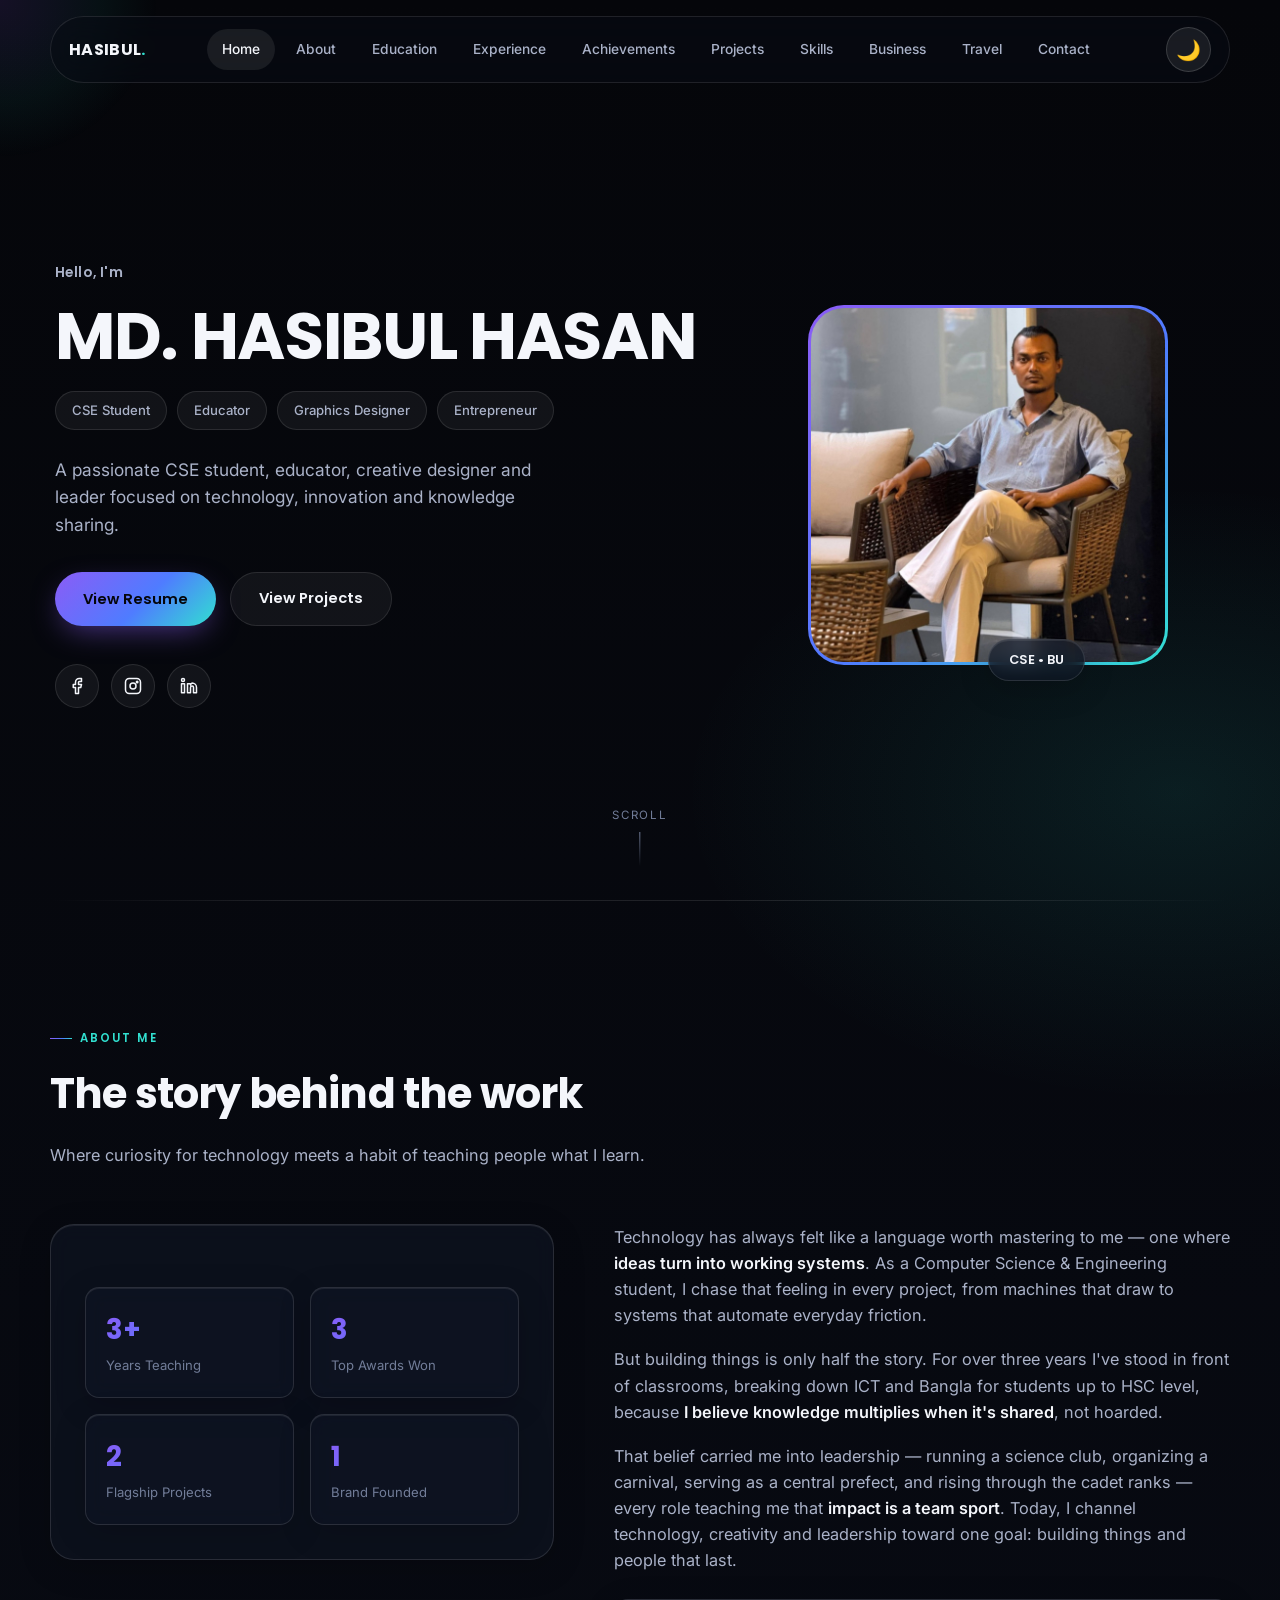
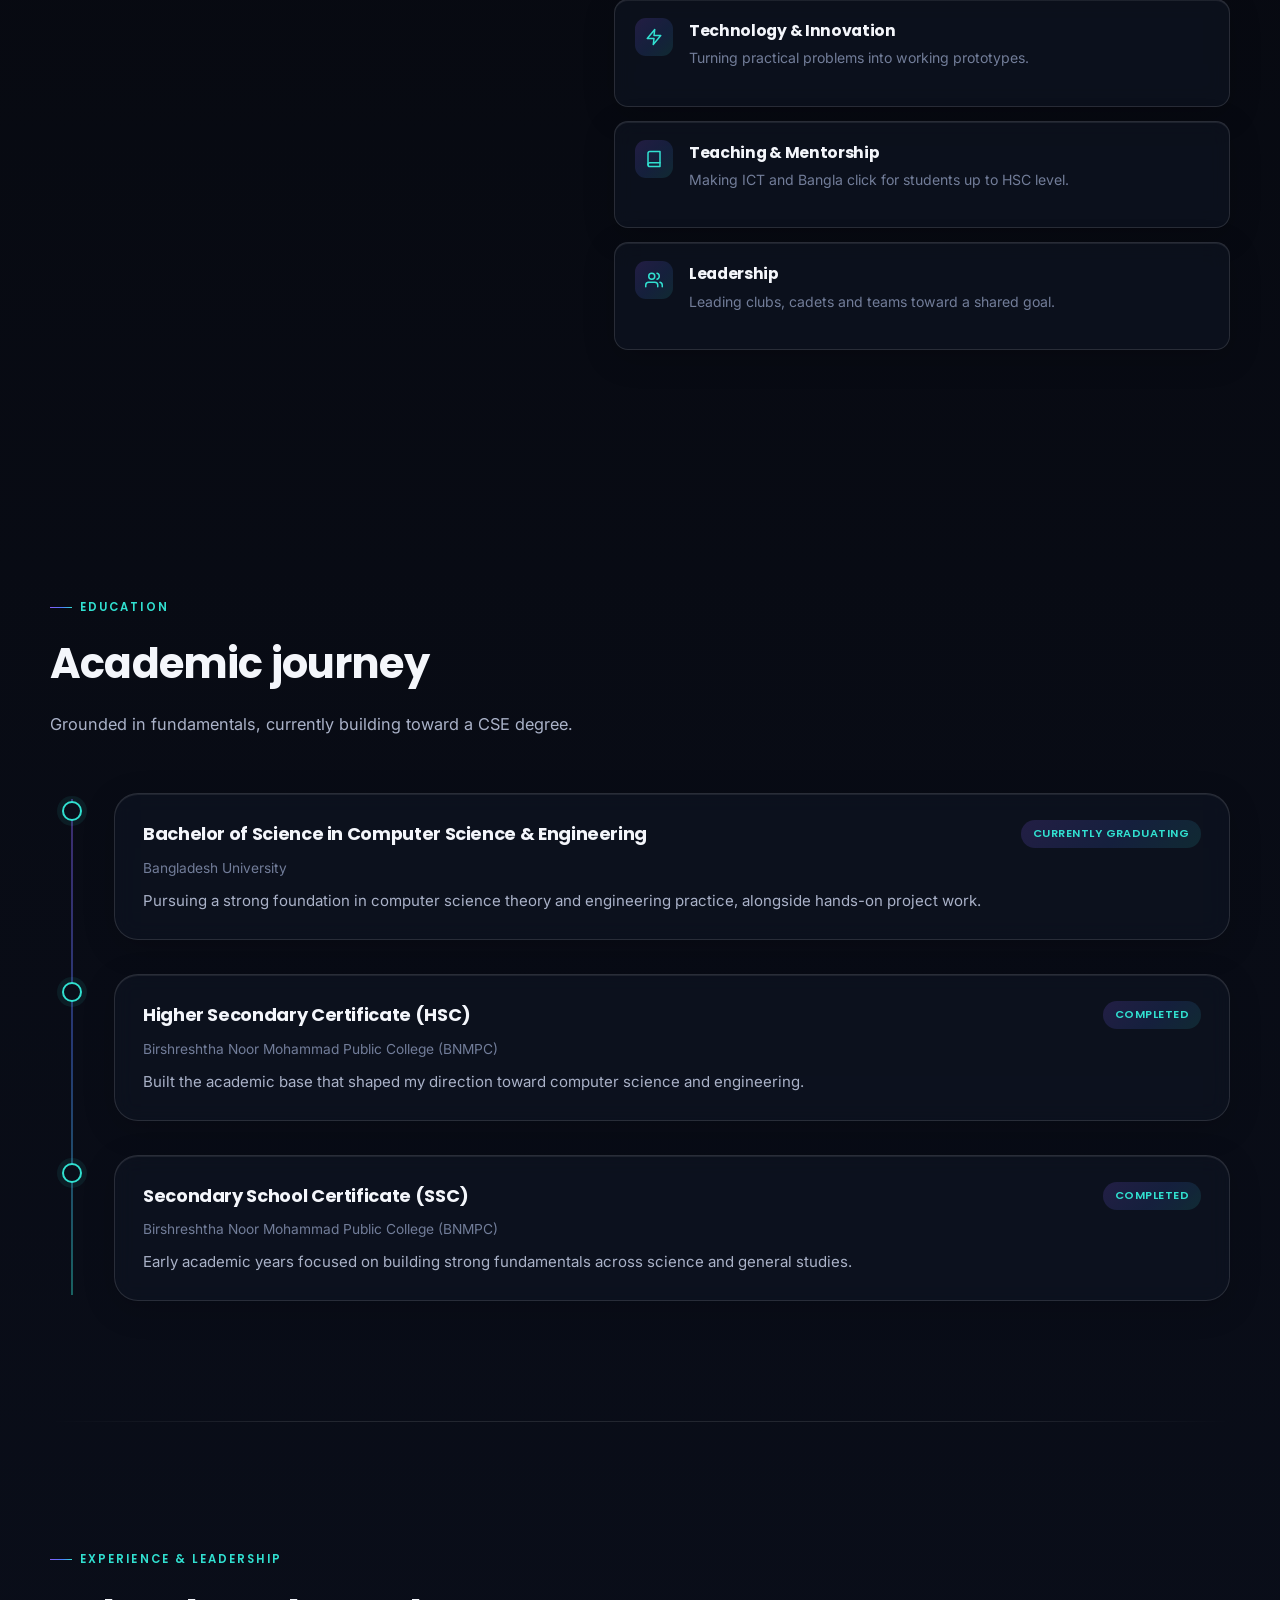
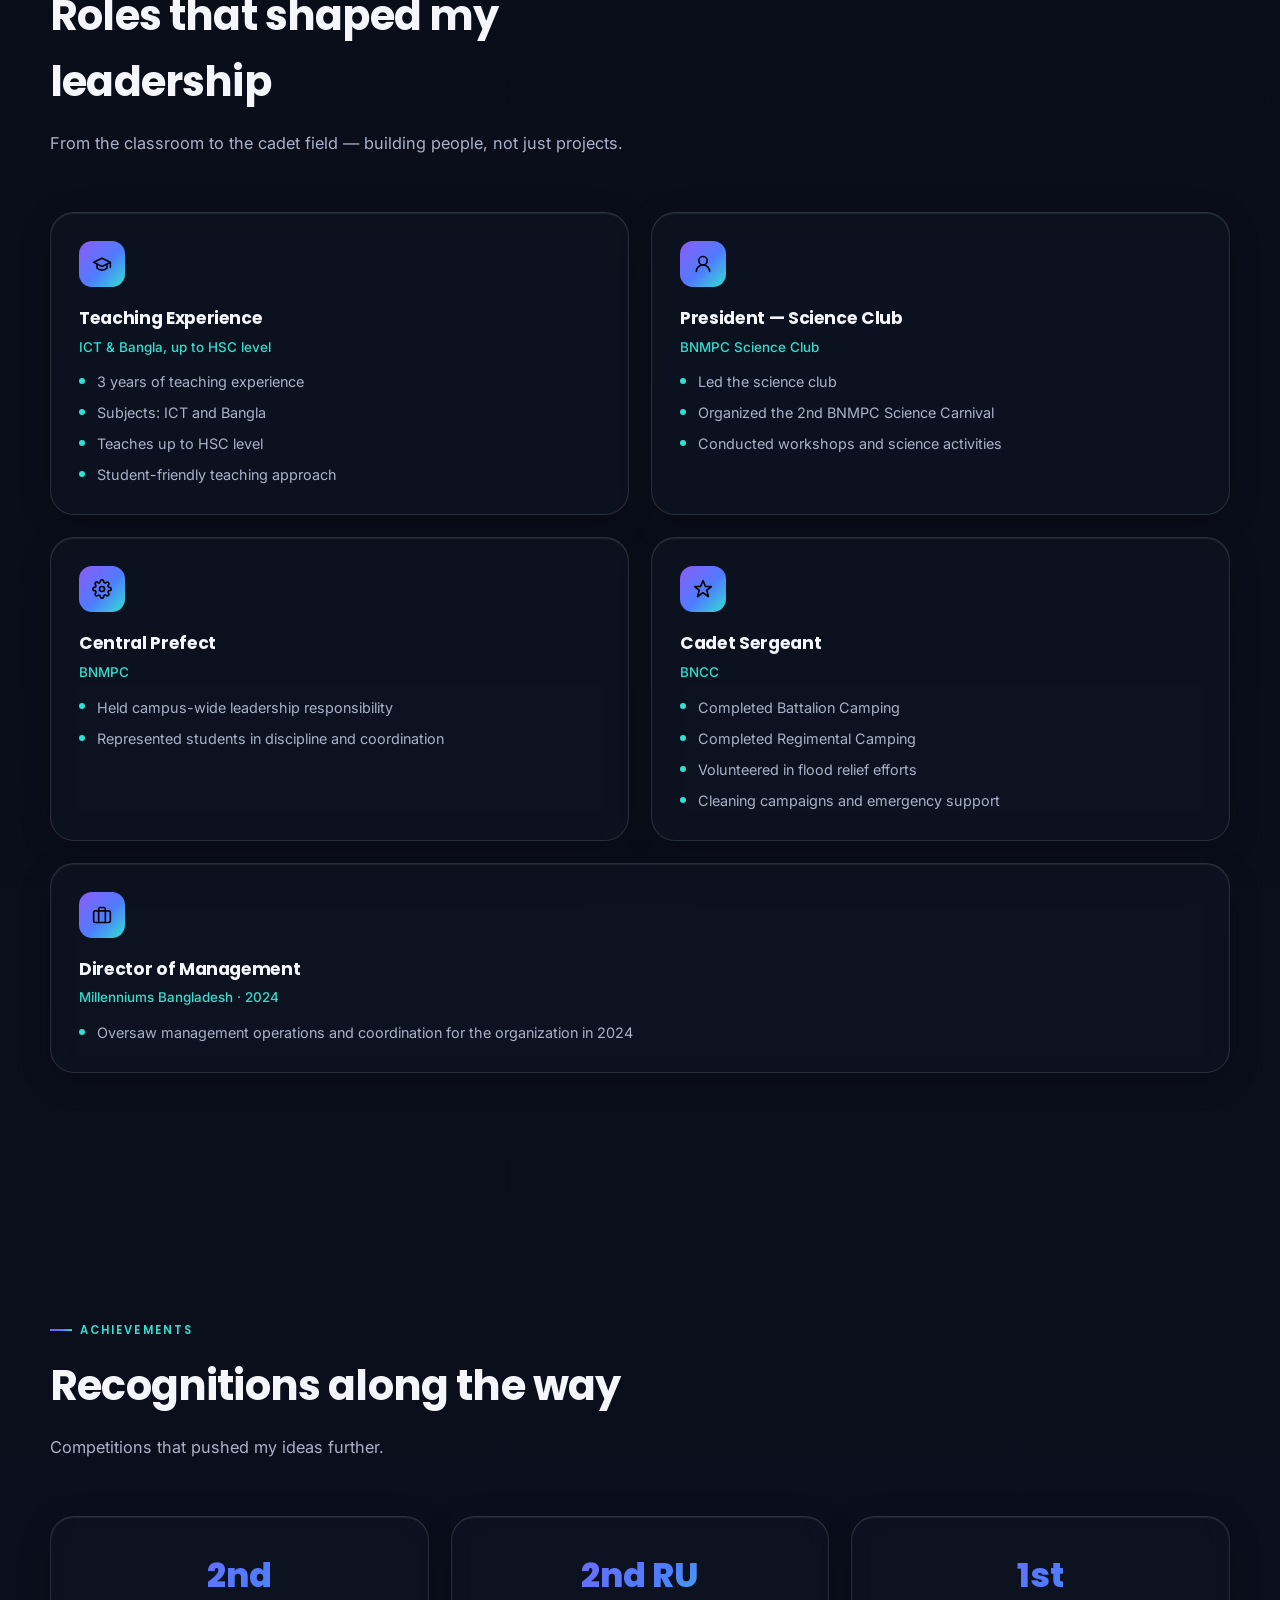
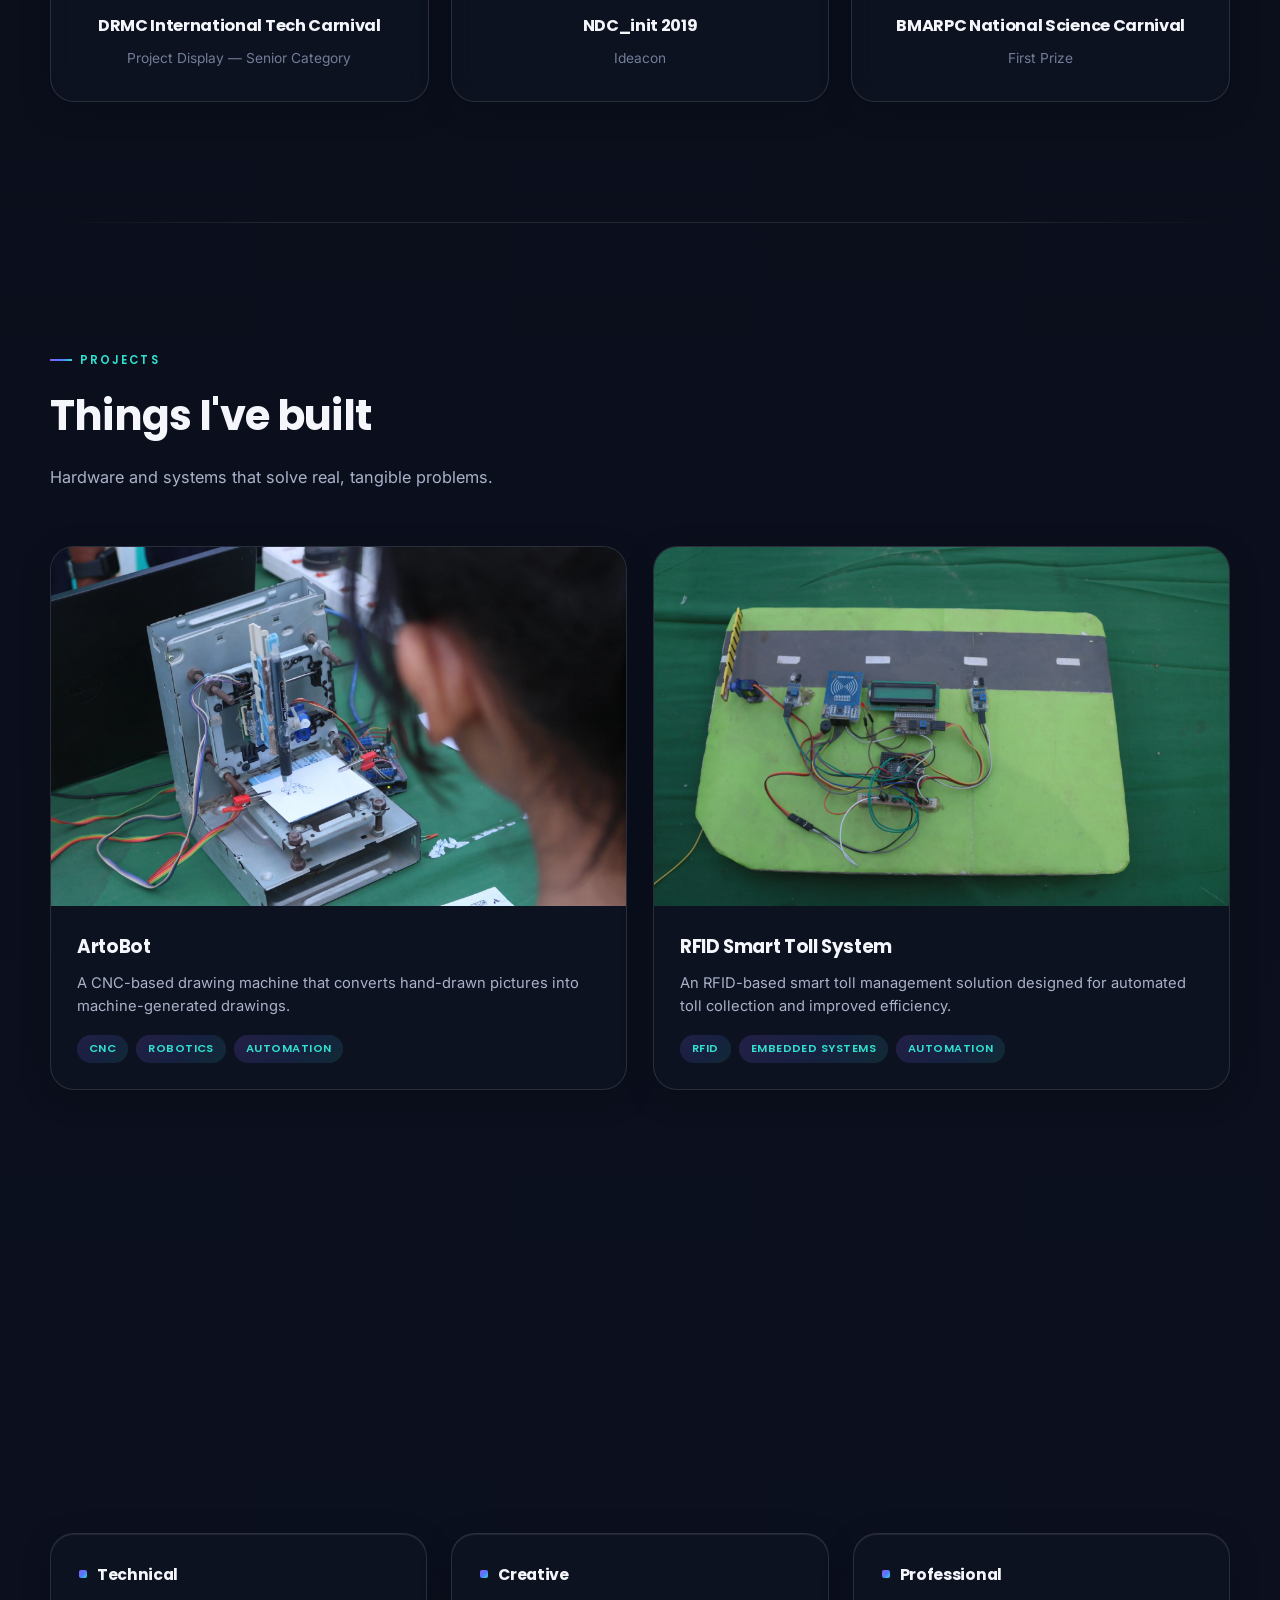
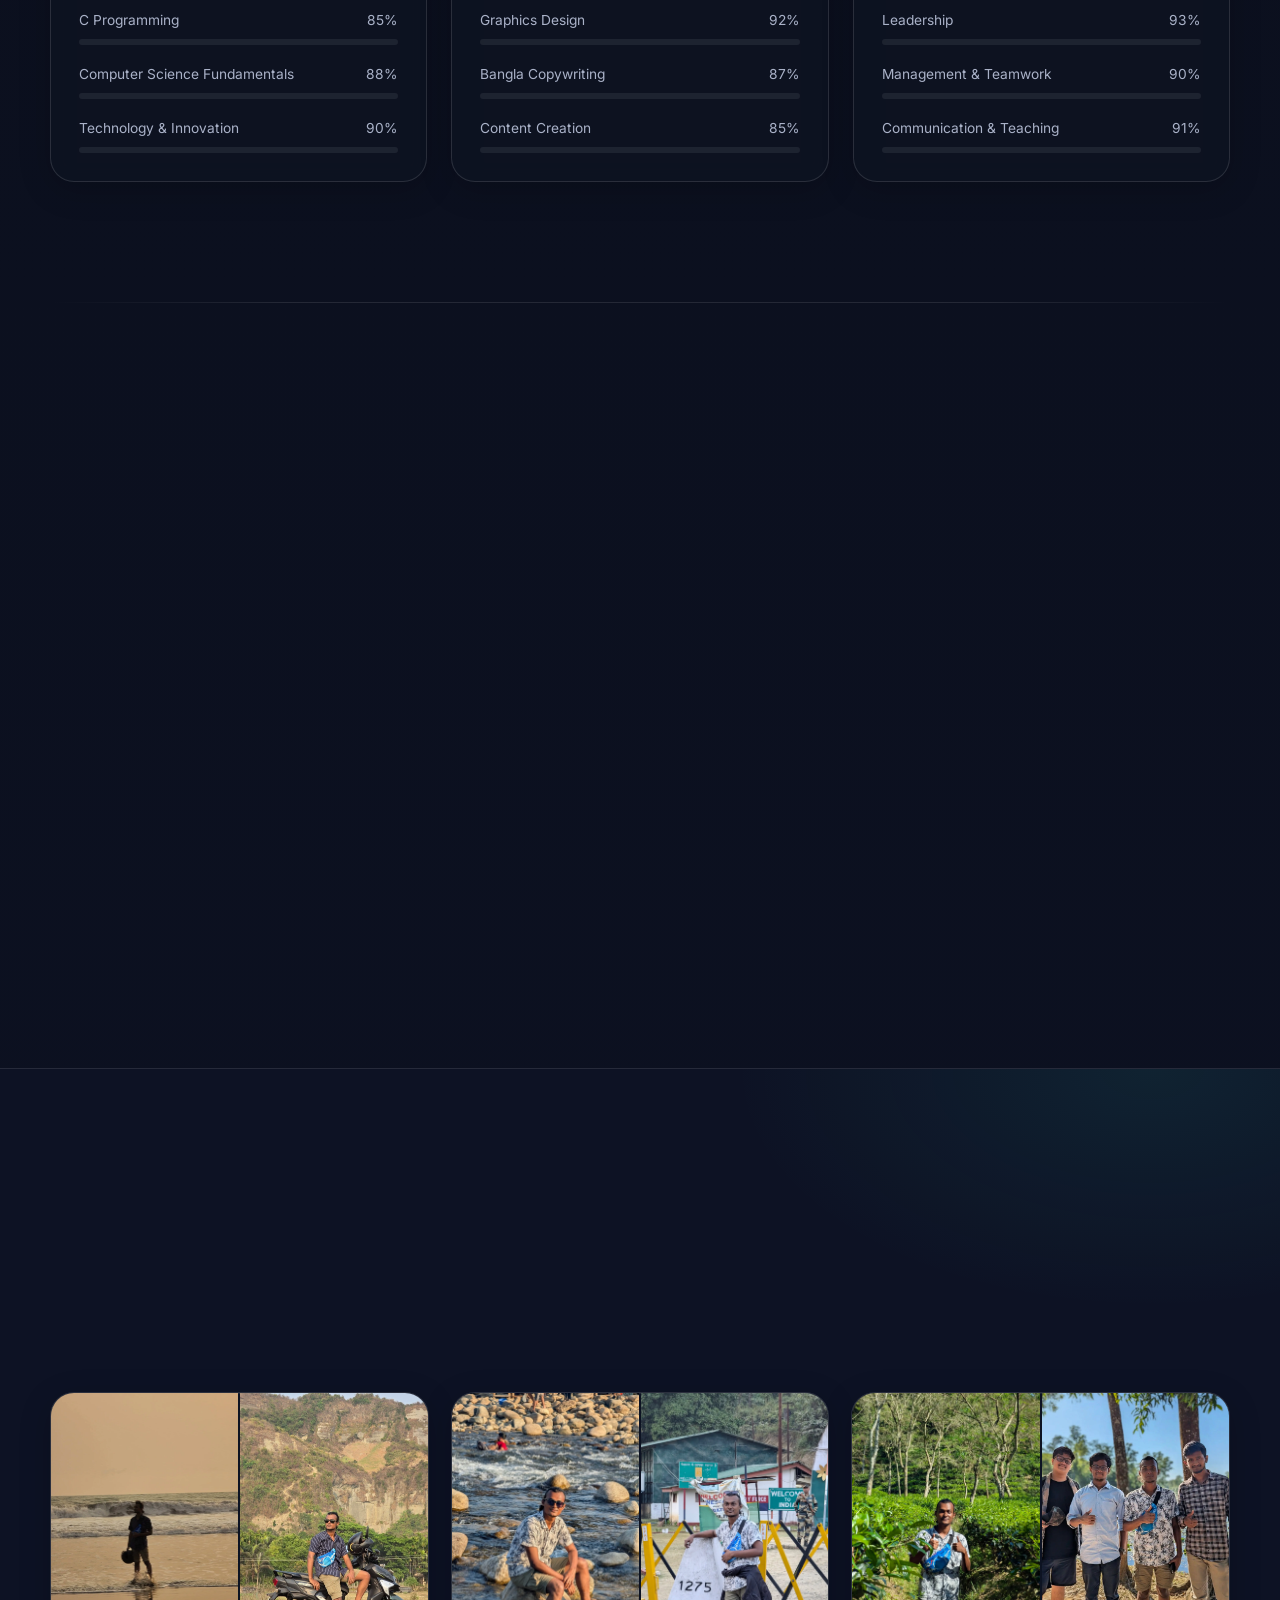
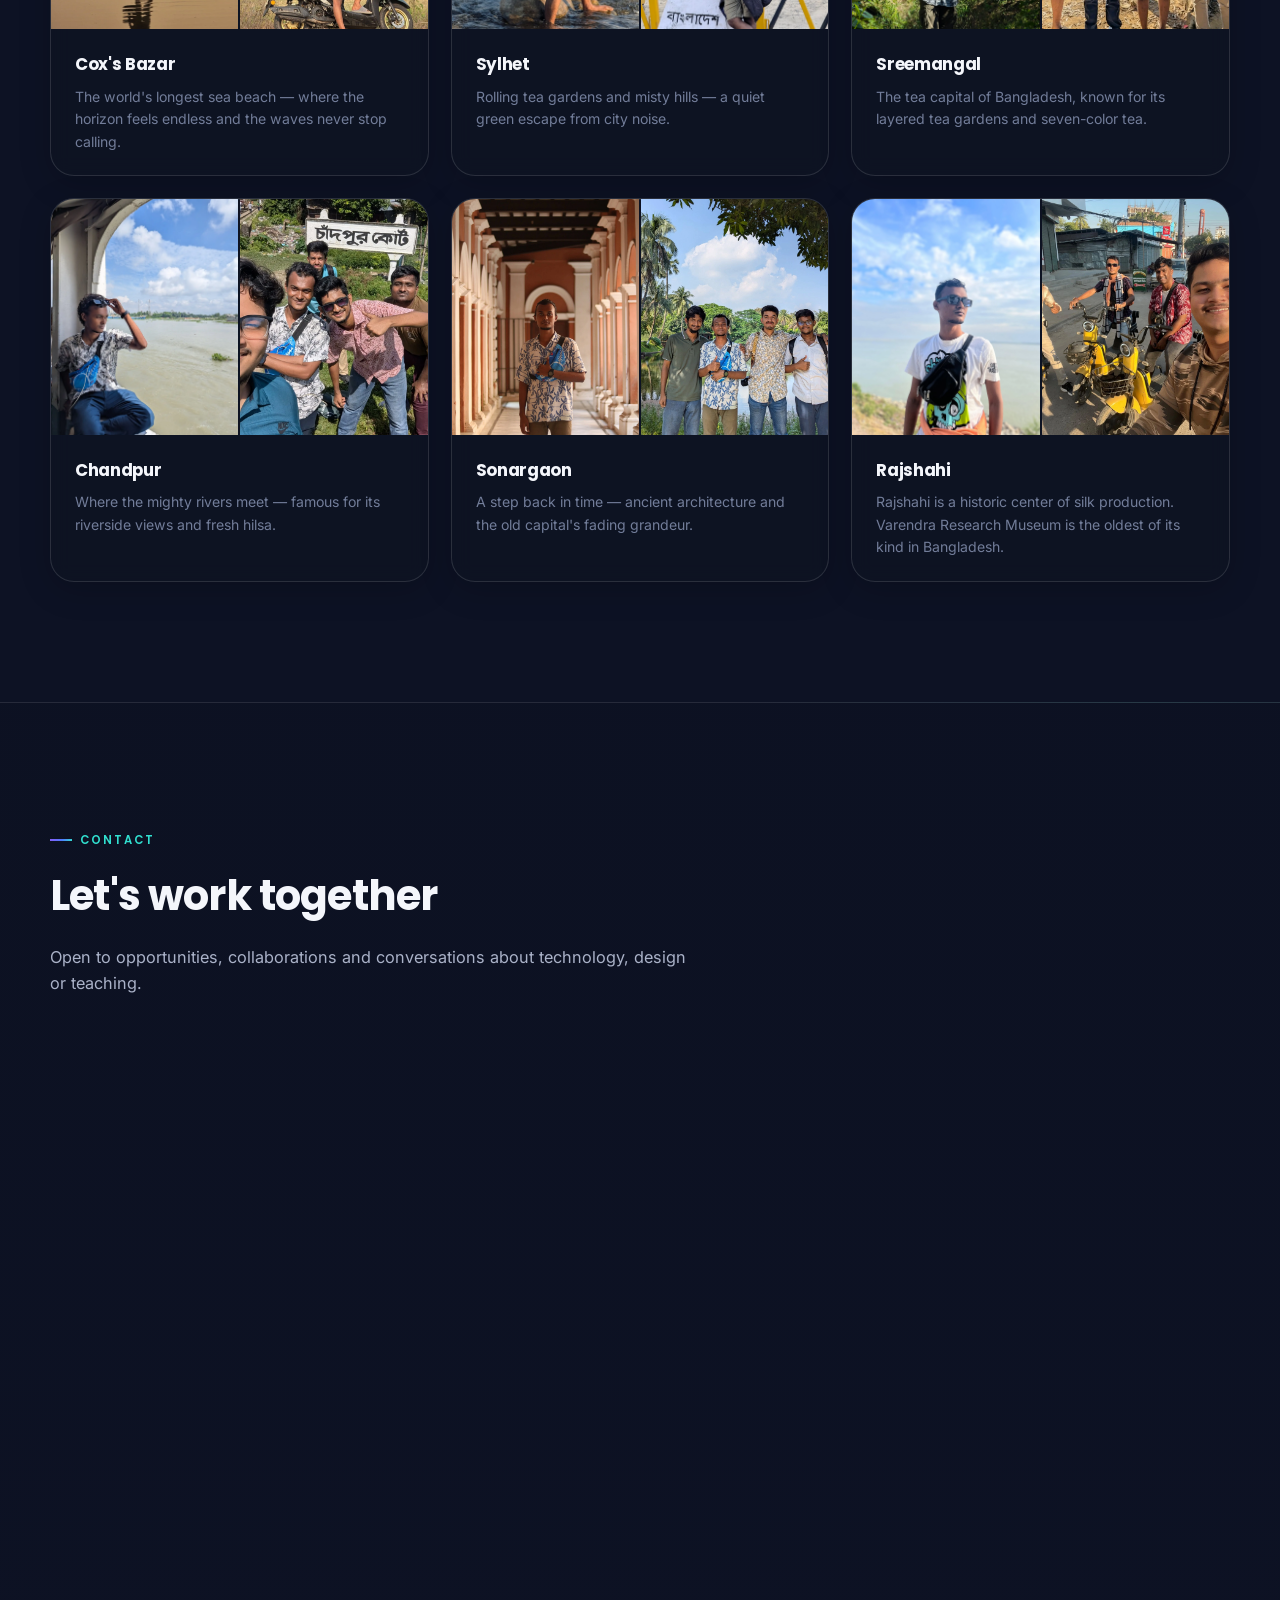
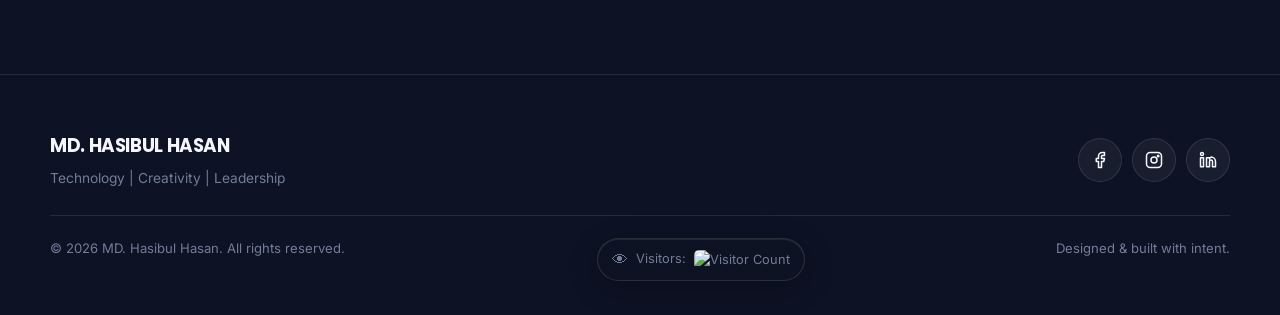
==== index.html @ 478b95ca "Update index.html" ====
<!DOCTYPE html>
<html lang="en">
<head>

<meta charset="UTF-8">
<meta name="viewport" content="width=device-width, initial-scale=1.0">

<title>MD. Hasibul Hasan | CSE Student, Educator & Portfolio</title>

<meta name="description"
content="Official portfolio of MD. Hasibul Hasan, a CSE student, educator, graphics designer, entrepreneur and technology enthusiast. Explore projects, achievements, leadership experience and travel.">

<meta name="keywords"
content="MD Hasibul Hasan, Hasibul Hasan, CSE Student Bangladesh, Bangladesh University, Portfolio, Graphics Designer, Educator, ArtoBot, RFID Smart Toll System">

<meta name="author" content="MD. Hasibul Hasan">

<meta name="robots" content="index, follow">

<link rel="canonical" href="https://mdhasibulhasann.github.io/">

<link rel="icon" type="image/png" href="images/logo.png">

<meta name="theme-color" content="#08111f">

<!-- Open Graph -->
<meta property="og:type" content="website">
<meta property="og:title" content="MD. Hasibul Hasan | Portfolio">
<meta property="og:description"
content="CSE Student • Educator • Graphics Designer • Entrepreneur">
<meta property="og:url" content="https://mdhasibulhasann.github.io/">
<meta property="og:image" content="https://mdhasibulhasann.github.io/images/profile-image.jpg">

<!-- Twitter -->
<meta name="twitter:card" content="summary_large_image">
<meta name="twitter:title" content="MD. Hasibul Hasan | Portfolio">
<meta name="twitter:description"
content="CSE Student • Educator • Graphics Designer • Entrepreneur">
<meta name="twitter:image" content="https://mdhasibulhasann.github.io/images/profile-image.jpg">

<!-- PWA -->
<link rel="manifest" href="manifest.json">

<!-- Fonts -->
<link rel="preconnect" href="https://fonts.googleapis.com">
<link rel="preconnect" href="https://fonts.gstatic.com" crossorigin>

<link href="https://fonts.googleapis.com/css2?family=Poppins:wght@500;600;700;800&family=Inter:wght@400;500;600&display=swap" rel="stylesheet">

<link rel="stylesheet" href="style.css">

     <script type="application/ld+json">
{
  "@context": "https://schema.org",
  "@type": "Person",
  "name": "MD. Hasibul Hasan",
  "url": "https://mdhasibulhasann.github.io/",
  "sameAs": [
    "https://www.facebook.com/hacccib",
    "https://www.instagram.com/hacccib",
    "https://www.linkedin.com/in/hasibul-hasan-bbb658238/"
  ],
  "jobTitle": "CSE Student"
}
</script>

</head>

<!-- Fonts: Poppins (headings) + Inter (body) -->
<link rel="preconnect" href="https://fonts.googleapis.com">
<link rel="preconnect" href="https://fonts.gstatic.com" crossorigin>
<link href="https://fonts.googleapis.com/css2?family=Poppins:wght@500;600;700;800&family=Inter:wght@400;500;600&display=swap" rel="stylesheet">

<link rel="stylesheet" href="style.css">

     <link rel="manifest" href="manifest.json">
<meta name="theme-color" content="#0a0a0f">
</head>
<body>

<div id="cursor-glow"></div>
<div id="progress-bar"></div>

<!-- ============================================================
     NAVBAR
     ============================================================ -->
<header class="nav">
  <div class="nav-inner">
   <a href="#home" class="nav-logo">HASIBUL<span>.</span></a>
    <nav class="nav-links" id="navLinks">
      <a href="#home">Home</a>
      <a href="#about">About</a>
      <a href="#education">Education</a>
      <a href="#experience">Experience</a>
      <a href="#achievements">Achievements</a>
      <a href="#projects">Projects</a>
      <a href="#skills">Skills</a>
      <a href="#entrepreneurship">Business</a>
      <a href="#travel">Travel</a>
      <a href="#contact">Contact</a>
    </nav>
       <button class="theme-toggle" id="themeToggle" aria-label="Toggle Theme">
    🌙
</button>
    <button class="nav-toggle" id="navToggle" aria-label="Toggle menu"><span></span></button>
  </div>
</header>

<!-- ============================================================
     1. HERO
     ============================================================ -->
<section class="hero" id="home">
  <div class="wrap hero-grid">
    <div class="reveal-stagger is-visible">
      <div class="hero-kicker">Hello, I'm</div>
      <h1>MD. HASIBUL HASAN</h1>
      <div class="role-strip">
        <span class="role-chip">CSE Student</span>
        <span class="role-chip">Educator</span>
        <span class="role-chip">Graphics Designer</span>
        <span class="role-chip">Entrepreneur</span>
      </div>
      <p class="lead">A passionate CSE student, educator, creative designer and leader focused on technology, innovation and knowledge sharing.</p>
      <div class="hero-actions">
        <!-- CV placeholder: replace with the real file at cv/Hasibul_Hasan_CV.pdf -->
       <button class="btn btn-primary" onclick="openCV()">
    View Resume
</button>
        <a class="btn btn-ghost" href="#projects">View Projects</a>
      </div>
      <div class="social-row">
        <a class="social-btn" href="https://www.facebook.com/hacccib" target="_blank" rel="noopener" aria-label="Facebook">
          <svg viewBox="0 0 24 24" fill="none" stroke-width="2" stroke-linecap="round" stroke-linejoin="round"><path d="M18 2h-3a5 5 0 0 0-5 5v3H7v4h3v8h4v-8h3l1-4h-4V7a1 1 0 0 1 1-1h3z"/></svg>
        </a>
        <a class="social-btn" href="https://www.instagram.com/hacccib" target="_blank" rel="noopener" aria-label="Instagram">
          <svg viewBox="0 0 24 24" fill="none" stroke-width="2" stroke-linecap="round" stroke-linejoin="round"><rect x="2" y="2" width="20" height="20" rx="5"/><circle cx="12" cy="12" r="4"/><circle cx="17.5" cy="6.5" r="1"/></svg>
        </a>
        <a class="social-btn" href="https://www.linkedin.com/in/hasibul-hasan-bbb658238/" target="_blank" rel="noopener" aria-label="LinkedIn">
          <svg viewBox="0 0 24 24" fill="none" stroke-width="2" stroke-linecap="round" stroke-linejoin="round"><path d="M16 8a6 6 0 0 1 6 6v7h-4v-7a2 2 0 0 0-4 0v7h-4V9h4v1.5A6 6 0 0 1 16 8z"/><rect x="2" y="9" width="4" height="12"/><circle cx="4" cy="4" r="2"/></svg>
        </a>
      </div>
    </div>

    <div class="hero-portrait reveal-stagger is-visible">
      <div class="portrait-ring">
        <div class="portrait-inner">
          <!-- Profile image placeholder: replace src with images/profile-image.jpg -->
         <img src="images/profile-image.jpg"
     alt="MD. Hasibul Hasan"
     fetchpriority="high"
     decoding="async"
     onerror="this.style.display='none'; this.parentElement.querySelector('.portrait-placeholder').style.display='flex';">
          
          </div>
        </div>
        <div class="portrait-badge glass">CSE • BU</div>
      </div>
    </div>
  </div>

  <div class="scroll-cue">
    <span>Scroll</span>
    <span class="line"></span>
  </div>
</section>

<div class="divider"></div>

<!-- ============================================================
     2. ABOUT
     ============================================================ -->
<section id="about">
  <div class="wrap">
    <div class="section-head reveal">
      <div class="eyebrow">About Me</div>
      <h2>The story behind the work</h2>
      <p>Where curiosity for technology meets a habit of teaching people what I learn.</p>
    </div>

    <div class="about-grid">
      <div class="about-card glass reveal">
        <div class="about-stat-grid">
          <div class="stat glass"><b>3+</b><span>Years Teaching</span></div>
          <div class="stat glass"><b>3</b><span>Top Awards Won</span></div>
          <div class="stat glass"><b>2</b><span>Flagship Projects</span></div>
          <div class="stat glass"><b>1</b><span>Brand Founded</span></div>
        </div>
      </div>

      <div class="about-copy reveal">
        <p>Technology has always felt like a language worth mastering to me — one where <strong>ideas turn into working systems</strong>. As a Computer Science & Engineering student, I chase that feeling in every project, from machines that draw to systems that automate everyday friction.</p>
        <p>But building things is only half the story. For over three years I've stood in front of classrooms, breaking down ICT and Bangla for students up to HSC level, because <strong>I believe knowledge multiplies when it's shared</strong>, not hoarded.</p>
        <p>That belief carried me into leadership — running a science club, organizing a carnival, serving as a central prefect, and rising through the cadet ranks — every role teaching me that <strong>impact is a team sport</strong>. Today, I channel technology, creativity and leadership toward one goal: building things and people that last.</p>

        <div class="pillar-list">
          <div class="pillar glass">
            <div class="pillar-icon">
              <svg width="18" height="18" viewBox="0 0 24 24" fill="none" stroke="currentColor" stroke-width="2" stroke-linecap="round" stroke-linejoin="round"><polygon points="13 2 3 14 12 14 11 22 21 10 12 10 13 2"/></svg>
            </div>
            <div><h4>Technology &amp; Innovation</h4><p>Turning practical problems into working prototypes.</p></div>
          </div>
          <div class="pillar glass">
            <div class="pillar-icon">
              <svg width="18" height="18" viewBox="0 0 24 24" fill="none" stroke="currentColor" stroke-width="2" stroke-linecap="round" stroke-linejoin="round"><path d="M4 19.5A2.5 2.5 0 0 1 6.5 17H20"/><path d="M6.5 2H20v20H6.5A2.5 2.5 0 0 1 4 19.5v-15A2.5 2.5 0 0 1 6.5 2z"/></svg>
            </div>
            <div><h4>Teaching &amp; Mentorship</h4><p>Making ICT and Bangla click for students up to HSC level.</p></div>
          </div>
          <div class="pillar glass">
            <div class="pillar-icon">
              <svg width="18" height="18" viewBox="0 0 24 24" fill="none" stroke="currentColor" stroke-width="2" stroke-linecap="round" stroke-linejoin="round"><path d="M17 21v-2a4 4 0 0 0-4-4H5a4 4 0 0 0-4 4v2"/><circle cx="9" cy="7" r="4"/><path d="M23 21v-2a4 4 0 0 0-3-3.87"/><path d="M16 3.13a4 4 0 0 1 0 7.75"/></svg>
            </div>
            <div><h4>Leadership</h4><p>Leading clubs, cadets and teams toward a shared goal.</p></div>
          </div>
        </div>
      </div>
    </div>
  </div>
</section>

<!-- ============================================================
     3. EDUCATION
     ============================================================ -->
     
<section id="education">
  <div class="wrap">
    <div class="section-head reveal">
      <div class="eyebrow">Education</div>
      <h2>Academic journey</h2>
      <p>Grounded in fundamentals, currently building toward a CSE degree.</p>
    </div>

    <div class="timeline reveal-stagger is-visible">
      <div class="timeline-item">
        <div class="timeline-dot"></div>
        <div class="timeline-card glass">
          <div class="tc-top">
            <h3>Bachelor of Science in Computer Science &amp; Engineering</h3>
            <span class="tag">Currently Graduating</span>
          </div>
          <div class="org">Bangladesh University</div>
          <p>Pursuing a strong foundation in computer science theory and engineering practice, alongside hands-on project work.</p>
        </div>
      </div>

      <div class="timeline-item">
        <div class="timeline-dot"></div>
        <div class="timeline-card glass">
          <div class="tc-top">
            <h3>Higher Secondary Certificate (HSC)</h3>
            <span class="tag">Completed</span>
          </div>
          <div class="org">Birshreshtha Noor Mohammad Public College (BNMPC)</div>
          <p>Built the academic base that shaped my direction toward computer science and engineering.</p>
        </div>
      </div>

      <div class="timeline-item">
        <div class="timeline-dot"></div>
        <div class="timeline-card glass">
          <div class="tc-top">
            <h3>Secondary School Certificate (SSC)</h3>
            <span class="tag">Completed</span>
          </div>
          <div class="org">Birshreshtha Noor Mohammad Public College (BNMPC)</div>
          <p>Early academic years focused on building strong fundamentals across science and general studies.</p>
        </div>
      </div>
    </div>
  </div>
</section>

<div class="divider"></div>

<!-- ============================================================
     4. EXPERIENCE & LEADERSHIP
     ============================================================ -->
<section id="experience">
  <div class="wrap">
    <div class="section-head reveal">
      <div class="eyebrow">Experience &amp; Leadership</div>
      <h2>Roles that shaped my leadership</h2>
      <p>From the classroom to the cadet field — building people, not just projects.</p>
    </div>

    <div class="exp-grid reveal-stagger is-visible">
      <div class="exp-card glass">
        <div class="exp-icon">
          <svg width="20" height="20" viewBox="0 0 24 24" fill="none" stroke="currentColor" stroke-width="2" stroke-linecap="round" stroke-linejoin="round"><path d="M22 10v6M2 10l10-5 10 5-10 5-10-5z"/><path d="M6 12v5c3 3 9 3 12 0v-5"/></svg>
        </div>
        <h3>Teaching Experience</h3>
        <div class="org">ICT &amp; Bangla, up to HSC level</div>
        <ul>
          <li>3 years of teaching experience</li>
          <li>Subjects: ICT and Bangla</li>
          <li>Teaches up to HSC level</li>
          <li>Student-friendly teaching approach</li>
        </ul>
      </div>

      <div class="exp-card glass">
        <div class="exp-icon">
          <svg width="20" height="20" viewBox="0 0 24 24" fill="none" stroke="currentColor" stroke-width="2" stroke-linecap="round" stroke-linejoin="round"><circle cx="12" cy="8" r="5"/><path d="M20 21a8 8 0 0 0-16 0"/></svg>
        </div>
        <h3>President — Science Club</h3>
        <div class="org">BNMPC Science Club</div>
        <ul>
          <li>Led the science club</li>
          <li>Organized the 2nd BNMPC Science Carnival</li>
          <li>Conducted workshops and science activities</li>
        </ul>
      </div>

      <div class="exp-card glass">
        <div class="exp-icon">
          <svg width="20" height="20" viewBox="0 0 24 24" fill="none" stroke="currentColor" stroke-width="2" stroke-linecap="round" stroke-linejoin="round"><path d="M12 15a3 3 0 1 0 0-6 3 3 0 0 0 0 6z"/><path d="M19.4 15a1.65 1.65 0 0 0 .33 1.82l.06.06a2 2 0 1 1-2.83 2.83l-.06-.06a1.65 1.65 0 0 0-1.82-.33 1.65 1.65 0 0 0-1 1.51V21a2 2 0 0 1-4 0v-.09A1.65 1.65 0 0 0 9 19.4a1.65 1.65 0 0 0-1.82.33l-.06.06a2 2 0 1 1-2.83-2.83l.06-.06A1.65 1.65 0 0 0 4.6 15a1.65 1.65 0 0 0-1.51-1H3a2 2 0 0 1 0-4h.09A1.65 1.65 0 0 0 4.6 9a1.65 1.65 0 0 0-.33-1.82l-.06-.06a2 2 0 1 1 2.83-2.83l.06.06A1.65 1.65 0 0 0 9 4.6a1.65 1.65 0 0 0 1-1.51V3a2 2 0 0 1 4 0v.09a1.65 1.65 0 0 0 1 1.51 1.65 1.65 0 0 0 1.82-.33l.06-.06a2 2 0 1 1 2.83 2.83l-.06.06A1.65 1.65 0 0 0 19.4 9a1.65 1.65 0 0 0 1.51 1H21a2 2 0 0 1 0 4h-.09a1.65 1.65 0 0 0-1.51 1z"/></svg>
        </div>
        <h3>Central Prefect</h3>
        <div class="org">BNMPC</div>
        <ul>
          <li>Held campus-wide leadership responsibility</li>
          <li>Represented students in discipline and coordination</li>
        </ul>
      </div>

      <div class="exp-card glass">
        <div class="exp-icon">
          <svg width="20" height="20" viewBox="0 0 24 24" fill="none" stroke="currentColor" stroke-width="2" stroke-linecap="round" stroke-linejoin="round"><path d="M12 2l3 7h7l-5.5 4.5L18.5 21 12 16.5 5.5 21l2-7.5L2 9h7l3-7z"/></svg>
        </div>
        <h3>Cadet Sergeant</h3>
        <div class="org">BNCC</div>
        <ul>
          <li>Completed Battalion Camping</li>
          <li>Completed Regimental Camping</li>
          <li>Volunteered in flood relief efforts</li>
          <li>Cleaning campaigns and emergency support</li>
        </ul>
      </div>

      <div class="exp-card glass" style="grid-column:1 / -1;">
        <div class="exp-icon">
          <svg width="20" height="20" viewBox="0 0 24 24" fill="none" stroke="currentColor" stroke-width="2" stroke-linecap="round" stroke-linejoin="round"><rect x="2" y="7" width="20" height="14" rx="2"/><path d="M16 21V5a2 2 0 0 0-2-2h-4a2 2 0 0 0-2 2v16"/></svg>
        </div>
        <h3>Director of Management</h3>
        <div class="org">Millenniums Bangladesh · 2024</div>
        <ul>
          <li>Oversaw management operations and coordination for the organization in 2024</li>
        </ul>
      </div>
    </div>
  </div>
</section>

<!-- ============================================================
     5. ACHIEVEMENTS
     ============================================================ -->
<section id="achievements">
  <div class="wrap">
    <div class="section-head reveal">
      <div class="eyebrow">Achievements</div>
      <h2>Recognitions along the way</h2>
      <p>Competitions that pushed my ideas further.</p>
    </div>

    <div class="ach-grid reveal-stagger is-visible">
      <div class="ach-card glass">
        <div class="ach-rank">2nd</div>
        <h3>DRMC International Tech Carnival</h3>
        <p>Project Display — Senior Category</p>
      </div>
      <div class="ach-card glass">
        <div class="ach-rank">2nd RU</div>
        <h3>NDC_init 2019</h3>
        <p>Ideacon</p>
      </div>
      <div class="ach-card glass">
        <div class="ach-rank">1st</div>
        <h3>BMARPC National Science Carnival</h3>
        <p>First Prize</p>
      </div>
    </div>
  </div>
</section>

<div class="divider"></div>

<!-- ============================================================
     6. PROJECTS
     ============================================================ -->
<section id="projects">
  <div class="wrap">
    <div class="section-head reveal">
      <div class="eyebrow">Projects</div>
      <h2>Things I've built</h2>
      <p>Hardware and systems that solve real, tangible problems.</p>
    </div>

    <div class="proj-grid reveal-stagger is-visible">
      <div class="proj-card glass">
        <div class="proj-media">
          <!-- Project image placeholder: replace with images/artobot.webp-->
          <img src="images/artobot.webp" alt="ArtoBot"
               onerror="this.style.display='none'; this.nextElementSibling.style.display='block';">
          <div class="proj-media-label" style="display:none;">Project Image<br>images/artobot.webp</div>
        </div>
        <div class="proj-body">
          <h3>ArtoBot</h3>
          <p>A CNC-based drawing machine that converts hand-drawn pictures into machine-generated drawings.</p>
          <div class="proj-tags">
            <span class="tag">CNC</span>
            <span class="tag">Robotics</span>
            <span class="tag">Automation</span>
          </div>
        </div>
      </div>

      <div class="proj-card glass">
        <div class="proj-media">
          <!-- Project image placeholder: replace with images/rfid-smart-toll-system.jpg -->
          <img src="images/rfid-smart-toll-system.webp" alt="RFID Smart Toll System"
               onerror="this.style.display='none'; this.nextElementSibling.style.display='block';">
          <div class="proj-media-label" style="display:none;">Project Image<br>images/rfid-smart-toll-system.webp</div>
        </div>
        <div class="proj-body">
          <h3>RFID Smart Toll System</h3>
          <p>An RFID-based smart toll management solution designed for automated toll collection and improved efficiency.</p>
          <div class="proj-tags">
            <span class="tag">RFID</span>
            <span class="tag">Embedded Systems</span>
            <span class="tag">Automation</span>
          </div>
        </div>
      </div>
    </div>
  </div>
</section>

<!-- ============================================================
     7. SKILLS
     ============================================================ -->
<section id="skills">
  <div class="wrap">
    <div class="section-head reveal">
      <div class="eyebrow">Skills</div>
      <h2>What I bring to the table</h2>
      <p>A blend of technical depth, creative craft and people skills.</p>
    </div>

    <div class="skills-cols reveal-stagger is-visible">
      <div class="skill-col glass">
        <h3>Technical</h3>
        <div class="skill-item">
          <div class="skill-label"><span>C Programming</span><span>85%</span></div>
          <div class="skill-track"><div class="skill-fill" data-fill="85"></div></div>
        </div>
        <div class="skill-item">
          <div class="skill-label"><span>Computer Science Fundamentals</span><span>88%</span></div>
          <div class="skill-track"><div class="skill-fill" data-fill="88"></div></div>
        </div>
        <div class="skill-item">
          <div class="skill-label"><span>Technology &amp; Innovation</span><span>90%</span></div>
          <div class="skill-track"><div class="skill-fill" data-fill="90"></div></div>
        </div>
      </div>

      <div class="skill-col glass">
        <h3>Creative</h3>
        <div class="skill-item">
          <div class="skill-label"><span>Graphics Design</span><span>92%</span></div>
          <div class="skill-track"><div class="skill-fill" data-fill="92"></div></div>
        </div>
        <div class="skill-item">
          <div class="skill-label"><span>Bangla Copywriting</span><span>87%</span></div>
          <div class="skill-track"><div class="skill-fill" data-fill="87"></div></div>
        </div>
        <div class="skill-item">
          <div class="skill-label"><span>Content Creation</span><span>85%</span></div>
          <div class="skill-track"><div class="skill-fill" data-fill="85"></div></div>
        </div>
      </div>

      <div class="skill-col glass">
        <h3>Professional</h3>
        <div class="skill-item">
          <div class="skill-label"><span>Leadership</span><span>93%</span></div>
          <div class="skill-track"><div class="skill-fill" data-fill="93"></div></div>
        </div>
        <div class="skill-item">
          <div class="skill-label"><span>Management &amp; Teamwork</span><span>90%</span></div>
          <div class="skill-track"><div class="skill-fill" data-fill="90"></div></div>
        </div>
        <div class="skill-item">
          <div class="skill-label"><span>Communication &amp; Teaching</span><span>91%</span></div>
          <div class="skill-track"><div class="skill-fill" data-fill="91"></div></div>
        </div>
      </div>
    </div>
  </div>
</section>

<div class="divider"></div>

<!-- ============================================================
     8. ENTREPRENEURSHIP
     ============================================================ -->
<section id="entrepreneurship">
  <div class="wrap">
    <div class="section-head reveal">
      <div class="eyebrow">Entrepreneurship</div>
      <h2>Building a brand</h2>
      <p>Where creativity meets business.</p>
    </div>

    <div class="brand-card glass reveal">
      <div class="brand-media">
        <!-- Brand image placeholder: replace with images/equinox-attire.jpg -->
        <img src="images/equinox-attire.jpg" alt="Equinox Attire"
             onerror="this.style.display='none'; this.nextElementSibling.style.display='block';">
        <div class="brand-media-label" style="display:none;">Brand Image<br>images/equinox-attire.jpg</div>
      </div>
      <div class="brand-body">
        <div class="eyebrow">Founder</div>
        <h3>Equinox Attire</h3>
        <p>A clothing brand crafting t-shirts and hoodies with anime-inspired designs and creative merchandise — built for a generation that wears its interests proudly.</p>
        <div class="brand-tags">
          <span class="tag">T-Shirts</span>
          <span class="tag">Hoodies</span>
          <span class="tag">Anime-Inspired</span>
          <span class="tag">Merchandise</span>
        </div>
      </div>
    </div>
  </div>
</section>

<!-- ============================================================
     9. TRAVELLING
     ============================================================ -->
<section id="travel" class="travel-section">
  <div class="wrap">
    <div class="section-head reveal">
      <div class="eyebrow">Travelling</div>
      <h2>Places that stayed with me</h2>
      <p>A few corners of Bangladesh worth remembering.</p>
    </div>

    <div class="travel-grid reveal-stagger is-visible">
      <div class="travel-card glass">
        <div class="travel-photos">
          <!-- Travel image placeholder: replace with images/travel/coxs-bazar-1.jpg -->
          <div class="travel-photo"><img src="images/travel/coxs-bazar-1.webp" alt="Cox's Bazar" onerror="this.style.display='none'; this.nextElementSibling.style.display='block';"><div class="travel-photo-label" style="display:none;">images/travel/coxs-bazar-1.jpg</div></div>
          <!-- Travel image placeholder: replace with images/travel/coxs-bazar-2.jpg -->
          <div class="travel-photo"><img src="images/travel/coxs-bazar-2.webp" alt="Cox's Bazar" onerror="this.style.display='none'; this.nextElementSibling.style.display='block';"><div class="travel-photo-label" style="display:none;">images/travel/coxs-bazar-2.jpg</div></div>
        </div>
        <div class="travel-body">
          <h3>Cox's Bazar</h3>
          <p>The world's longest sea beach — where the horizon feels endless and the waves never stop calling.</p>
        </div>
      </div>

      <div class="travel-card glass">
        <div class="travel-photos">
          <!-- Travel image placeholder: replace with images/travel/sylhet-1.jpg -->
          <div class="travel-photo"><img src="images/travel/sylhet-1.webp" alt="Sylhet" onerror="this.style.display='none'; this.nextElementSibling.style.display='block';"><div class="travel-photo-label" style="display:none;">images/travel/sylhet-1.jpg</div></div>
          <!-- Travel image placeholder: replace with images/travel/sylhet-2.jpg -->
          <div class="travel-photo"><img src="images/travel/sylhet-2.webp" alt="Sylhet" onerror="this.style.display='none'; this.nextElementSibling.style.display='block';"><div class="travel-photo-label" style="display:none;">images/travel/sylhet-2.jpg</div></div>
        </div>
        <div class="travel-body">
          <h3>Sylhet</h3>
          <p>Rolling tea gardens and misty hills — a quiet green escape from city noise.</p>
        </div>
      </div>

      <div class="travel-card glass">
        <div class="travel-photos">
          <!-- Travel image placeholder: replace with images/travel/sreemangal-1.jpg -->
          <div class="travel-photo"><img src="images/travel/sreemangal-1.webp" alt="Sreemangal" onerror="this.style.display='none'; this.nextElementSibling.style.display='block';"><div class="travel-photo-label" style="display:none;">images/travel/sreemangal-1.jpg</div></div>
          <!-- Travel image placeholder: replace with images/travel/sreemangal-2.jpg -->
          <div class="travel-photo"><img src="images/travel/sreemangal-2.webp" alt="Sreemangal" onerror="this.style.display='none'; this.nextElementSibling.style.display='block';"><div class="travel-photo-label" style="display:none;">images/travel/sreemangal-2.jpg</div></div>
        </div>
        <div class="travel-body">
          <h3>Sreemangal</h3>
          <p>The tea capital of Bangladesh, known for its layered tea gardens and seven-color tea.</p>
        </div>
      </div>

      <div class="travel-card glass">
        <div class="travel-photos">
          <!-- Travel image placeholder: replace with images/travel/chandpur-1.jpg -->
          <div class="travel-photo"><img src="images/travel/chandpur-1.webp" alt="Chandpur" onerror="this.style.display='none'; this.nextElementSibling.style.display='block';"><div class="travel-photo-label" style="display:none;">images/travel/chandpur-1.jpg</div></div>
          <!-- Travel image placeholder: replace with images/travel/chandpur-2.jpg -->
          <div class="travel-photo"><img src="images/travel/chandpur-2.webp" alt="Chandpur" onerror="this.style.display='none'; this.nextElementSibling.style.display='block';"><div class="travel-photo-label" style="display:none;">images/travel/chandpur-2.jpg</div></div>
        </div>
        <div class="travel-body">
          <h3>Chandpur</h3>
          <p>Where the mighty rivers meet — famous for its riverside views and fresh hilsa.</p>
        </div>
      </div>

      <div class="travel-card glass">
        <div class="travel-photos">
          <!-- Travel image placeholder: replace with images/travel/sonargaon-1.jpg -->
          <div class="travel-photo"><img src="images/travel/sonargaon-1.webp" alt="Sonargaon" onerror="this.style.display='none'; this.nextElementSibling.style.display='block';"><div class="travel-photo-label" style="display:none;">images/travel/sonargaon-1.jpg</div></div>
          <!-- Travel image placeholder: replace with images/travel/sonargaon-2.jpg -->
          <div class="travel-photo"><img src="images/travel/sonargaon-2.webp" alt="Sonargaon" onerror="this.style.display='none'; this.nextElementSibling.style.display='block';"><div class="travel-photo-label" style="display:none;">images/travel/sonargaon-2.jpg</div></div>
        </div>
        <div class="travel-body">
          <h3>Sonargaon</h3>
          <p>A step back in time — ancient architecture and the old capital's fading grandeur.</p>
        </div>
      </div>
         
          <div class="travel-card glass">
        <div class="travel-photos">
          <!-- Travel image placeholder: replace with images/travel/rajshahi-1.jpg -->
          <div class="travel-photo"><img src="images/travel/rajshahi-1.webp" alt="rajshahi" onerror="this.style.display='none'; this.nextElementSibling.style.display='block';"><div class="travel-photo-label" style="display:none;">images/travel/rajshahi-1.jpg</div></div>
          <!-- Travel image placeholder: replace with images/travel/rajshahi-2.jpg -->
          <div class="travel-photo"><img src="images/travel/rajshahi-2.webp" alt="rajshahi" onerror="this.style.display='none'; this.nextElementSibling.style.display='block';"><div class="travel-photo-label" style="display:none;">images/travel/rajshahi-2.jpg</div></div>
        </div>
        <div class="travel-body">
          <h3>Rajshahi</h3>
          <p>Rajshahi is a historic center of silk production. Varendra Research Museum is the oldest of its kind in Bangladesh.</p>
        </div>
      </div>
    </div>
  </div>
     
     
</section>

<!-- ============================================================
     10. CONTACT
     ============================================================ -->
<section id="contact">
  <div class="wrap">
    <div class="section-head reveal">
      <div class="eyebrow">Contact</div>
      <h2>Let's work together</h2>
      <p>Open to opportunities, collaborations and conversations about technology, design or teaching.</p>
    </div>

    <div class="contact-grid reveal">
      <div class="contact-info glass">
        <div>
          <div class="contact-line">
            <div class="contact-icon">
              <svg width="18" height="18" viewBox="0 0 24 24" fill="none" stroke="currentColor" stroke-width="2" stroke-linecap="round" stroke-linejoin="round"><path d="M22 16.92v3a2 2 0 0 1-2.18 2 19.79 19.79 0 0 1-8.63-3.07 19.5 19.5 0 0 1-6-6 19.79 19.79 0 0 1-3.07-8.67A2 2 0 0 1 4.11 2h3a2 2 0 0 1 2 1.72c.127.96.361 1.903.7 2.81a2 2 0 0 1-.45 2.11L8.09 9.91a16 16 0 0 0 6 6l1.27-1.27a2 2 0 0 1 2.11-.45c.907.339 1.85.573 2.81.7A2 2 0 0 1 22 16.92z"/></svg>
            </div>
            <a href="tel:01332392247">+880 1332-392247</a>
          </div>
          <div class="contact-line">
            <div class="contact-icon">
              <svg width="18" height="18" viewBox="0 0 24 24" fill="none" stroke="currentColor" stroke-width="2" stroke-linecap="round" stroke-linejoin="round"><path d="M4 4h16v16H4z" opacity="0"/><path d="M22 6l-10 7L2 6"/><rect x="2" y="4" width="20" height="16" rx="2"/></svg>
            </div>
            <a href="mailto:himelhasib2001@gmail.com">himelhasib2001@gmail.com</a>
          </div>
        </div>
        <div>
          <p style="color:var(--text-2);font-size:.82rem;margin-bottom:14px;letter-spacing:.08em;text-transform:uppercase;">Find me on</p>
          <div class="social-row">
            <a class="social-btn" href="https://www.facebook.com/hacccib" target="_blank" rel="noopener" aria-label="Facebook">
              <svg viewBox="0 0 24 24" fill="none" stroke-width="2" stroke-linecap="round" stroke-linejoin="round"><path d="M18 2h-3a5 5 0 0 0-5 5v3H7v4h3v8h4v-8h3l1-4h-4V7a1 1 0 0 1 1-1h3z"/></svg>
            </a>
            <a class="social-btn" href="https://www.instagram.com/hacccib" target="_blank" rel="noopener" aria-label="Instagram">
              <svg viewBox="0 0 24 24" fill="none" stroke-width="2" stroke-linecap="round" stroke-linejoin="round"><rect x="2" y="2" width="20" height="20" rx="5"/><circle cx="12" cy="12" r="4"/><circle cx="17.5" cy="6.5" r="1"/></svg>
            </a>
            <a class="social-btn" href="https://www.linkedin.com/in/hasibul-hasan-bbb658238/" target="_blank" rel="noopener" aria-label="LinkedIn">
              <svg viewBox="0 0 24 24" fill="none" stroke-width="2" stroke-linecap="round" stroke-linejoin="round"><path d="M16 8a6 6 0 0 1 6 6v7h-4v-7a2 2 0 0 0-4 0v7h-4V9h4v1.5A6 6 0 0 1 16 8z"/><rect x="2" y="9" width="4" height="12"/><circle cx="4" cy="4" r="2"/></svg>
            </a>
          </div>
        </div>
      </div>

     <form 
    class="contact-form glass"
    id="contactForm"
    action="https://formsubmit.co/ajax/himelhasib2001@gmail.com"
    method="POST"
>

    <!-- FormSubmit Settings -->
    <input type="hidden" name="_captcha" value="false">

    <!-- Redirect back to website after successful submission -->
   <input type="hidden" name="_captcha" value="false">

<input 
    type="hidden" 
    name="_subject" 
    value="New Message from Hasibul Hasan Portfolio!"
>

<input type="text" name="_honey" style="display:none">

    <!-- Email Subject -->
    <input 
        type="hidden" 
        name="_subject" 
        value="New Message from Hasibul Hasan Portfolio!"
    >

    <!-- Anti-spam -->
    <input type="text" name="_honey" style="display:none">

    <div class="form-row">

        <div class="field">
            <label for="cf-name">Name</label>
            <input 
                id="cf-name"
                name="name"
                type="text"
                placeholder="Your name"
                required
            >
        </div>

        <div class="field">
            <label for="cf-email">Email</label>
            <input 
                id="cf-email"
                name="email"
                type="email"
                placeholder="you@example.com"
                required
            >
        </div>

    </div>

    <div class="field full" style="margin-bottom:16px;">
        <label for="cf-subject">Subject</label>
        <input 
            id="cf-subject"
            name="subject"
            type="text"
            placeholder="What's this about?"
            required
        >
    </div>

    <div class="field full" style="margin-bottom:20px;">
        <label for="cf-message">Message</label>
        <textarea 
            id="cf-message"
            name="message"
            placeholder="Write your message..."
            required
        ></textarea>
    </div>

    <button type="submit" class="btn btn-primary">
        Send Message
    </button>

    <p class="form-note" id="formNote"></p>

</form>
    </div>
  </div>
</section>

<!-- ============================================================
     FOOTER
     ============================================================ -->
<footer>
  <div class="footer-inner">
    <div class="footer-brand">
      <h3>MD. HASIBUL HASAN</h3>
      <p>Technology | Creativity | Leadership</p>
    </div>
    <div class="footer-social">
      <a class="social-btn" href="https://www.facebook.com/hacccib" target="_blank" rel="noopener" aria-label="Facebook">
        <svg viewBox="0 0 24 24" fill="none" stroke-width="2" stroke-linecap="round" stroke-linejoin="round"><path d="M18 2h-3a5 5 0 0 0-5 5v3H7v4h3v8h4v-8h3l1-4h-4V7a1 1 0 0 1 1-1h3z"/></svg>
      </a>
      <a class="social-btn" href="https://www.instagram.com/hacccib" target="_blank" rel="noopener" aria-label="Instagram">
        <svg viewBox="0 0 24 24" fill="none" stroke-width="2" stroke-linecap="round" stroke-linejoin="round"><rect x="2" y="2" width="20" height="20" rx="5"/><circle cx="12" cy="12" r="4"/><circle cx="17.5" cy="6.5" r="1"/></svg>
      </a>
      <a class="social-btn" href="https://www.linkedin.com/in/hasibul-hasan-bbb658238/" target="_blank" rel="noopener" aria-label="LinkedIn">
        <svg viewBox="0 0 24 24" fill="none" stroke-width="2" stroke-linecap="round" stroke-linejoin="round"><path d="M16 8a6 6 0 0 1 6 6v7h-4v-7a2 2 0 0 0-4 0v7h-4V9h4v1.5A6 6 0 0 1 16 8z"/><rect x="2" y="9" width="4" height="12"/><circle cx="4" cy="4" r="2"/></svg>
      </a>
    </div>
  </div>
  <div class="footer-bottom">
    <span>&copy; <span id="year"></span> MD. Hasibul Hasan. All rights reserved.</span>
       <div class="visitor-counter glass">
    <span class="visitor-icon">👁</span>
    <span>Visitors:</span>
    
    <img 
        src="https://visitor-badge.laobi.icu/badge?page_id=mdhasibulhasann.github.io"
        alt="Visitor Count"
    >
</div>
    <span>Designed &amp; built with intent.</span>
  </div>
</footer>

     <!-- Success Popup -->
<div class="success-popup" id="successPopup">
  <div class="success-popup-box">

    <div class="success-icon">
      ✓
    </div>

    <h3>Message Sent!</h3>

    <p>
      Thank you for reaching out. Your message has been sent successfully.
    </p>

    <button id="closePopup">
      Awesome!
    </button>

  </div>
</div>

<script src="script.js"></script>
<!-- CV Preview Popup -->

<div id="cvModal" class="cv-modal">

    <div class="cv-box">

        <button class="cv-close" onclick="closeCV()">
            ✕
        </button>

        <h2>My Resume</h2>

        <iframe 
        src="cv/Hasibul_Hasan_CV.pdf">
        </iframe>


        <a 
        href="cv/Hasibul_Hasan_CV.pdf" 
        download 
        class="btn btn-primary cv-download">
            Download CV
        </a>

    </div>

</div>

     <script src="https://cdn.counter.dev/script.js" data-id="d47bc0b9-fb80-4392-a248-371542a888fc" data-utcoffset="6"></script>
</body>
</html>
---- style.css ----
/* ============================================================
   0. TOKENS
   ============================================================ */
:root{
  --bg-0:#05060a;
  --bg-1:#0a0e1a;
  --bg-2:#0d1224;
  --glass:rgba(255,255,255,0.05);
  --glass-strong:rgba(255,255,255,0.08);
  --glass-border:rgba(255,255,255,0.10);
  --text-0:#f4f6fb;
  --text-1:#aab2c8;
  --text-2:#727d99;
  --accent-purple:#8b5cf6;
  --accent-blue:#4f7cff;
  --accent-cyan:#31e0d0;
  --grad-main:linear-gradient(135deg,var(--accent-purple),var(--accent-blue) 55%,var(--accent-cyan));
  --grad-soft:linear-gradient(135deg,rgba(139,92,246,.18),rgba(79,124,255,.14) 55%,rgba(49,224,208,.12));
  --radius-lg:22px;
  --radius-md:14px;
  --radius-sm:8px;
  --ease:cubic-bezier(.16,.84,.44,1);
  --maxw:1180px;
}

*,*::before,*::after{box-sizing:border-box;margin:0;padding:0;}
html{scroll-behavior:smooth;}
@media (prefers-reduced-motion:reduce){
  html{scroll-behavior:auto;}
  *,*::before,*::after{animation-duration:.01ms !important;animation-iteration-count:1 !important;transition-duration:.01ms !important;scroll-behavior:auto !important;}
}

body{
  font-family:'Inter',sans-serif;
  background:
    radial-gradient(1100px 620px at 12% -8%, rgba(139,92,246,.16), transparent 60%),
    radial-gradient(900px 560px at 92% 8%, rgba(49,224,208,.10), transparent 55%),
    radial-gradient(1000px 700px at 50% 110%, rgba(79,124,255,.12), transparent 60%),
    linear-gradient(180deg,var(--bg-0),var(--bg-1) 35%,var(--bg-2));
  
  color:var(--text-0);
  line-height:1.6;
  min-height:100vh;
  overflow-x:hidden;
}

h1,h2,h3,h4{font-family:'Poppins',sans-serif;font-weight:700;letter-spacing:-0.02em;color:var(--text-0);}
a{color:inherit;text-decoration:none;}
img{max-width:100%;display:block;}
ul{list-style:none;}
button{font-family:inherit;cursor:pointer;border:none;background:none;color:inherit;}
section{position:relative;padding:120px 24px;}
.wrap{max-width:var(--maxw);margin:0 auto;}

/* ============================================================
   1. UTILITIES
   ============================================================ */
.eyebrow{
  display:inline-flex;align-items:center;gap:8px;
  font-family:'Poppins',sans-serif;font-weight:600;font-size:.72rem;
  letter-spacing:.18em;text-transform:uppercase;color:var(--accent-cyan);
  margin-bottom:14px;
}
.eyebrow::before{content:'';width:22px;height:1.5px;background:var(--grad-main);display:inline-block;}

.section-head{max-width:640px;margin-bottom:56px;}
.section-head h2{font-size:clamp(1.8rem,3.4vw,2.6rem);margin-bottom:14px;}
.section-head p{color:var(--text-1);font-size:1.02rem;}

.glass{
  background: rgba(15,20,35,0.65);
  border: 1px solid rgba(255,255,255,0.12);

  border-radius: 24px;

  backdrop-filter: blur(10px);
  -webkit-backdrop-filter: blur(10px);

  box-shadow:
    0 8px 32px rgba(0,0,0,0.18),
    inset 0 1px 0 rgba(255,255,255,0.08);

  overflow: hidden;
}
.btn{
  display:inline-flex;align-items:center;gap:10px;
  padding:14px 28px;border-radius:999px;
  font-family:'Poppins',sans-serif;font-weight:600;font-size:.92rem;
  transition:transform .35s var(--ease),box-shadow .35s var(--ease);
  white-space:nowrap;
}
.btn-primary{
  background:var(--grad-main);color:#05060a;
  box-shadow:0 10px 30px -8px rgba(139,92,246,.55);
}
.btn-primary:hover{transform:translateY(-3px);box-shadow:0 16px 38px -8px rgba(139,92,246,.7);}
.btn-ghost{
  border:1px solid var(--glass-border);color:var(--text-0);
  background:var(--glass);
}
.btn-ghost:hover{border-color:rgba(255,255,255,.32);transform:translateY(-3px);}

.reveal{opacity:0;transform:translateY(34px);transition:opacity .8s var(--ease),transform .8s var(--ease);}
.reveal.is-visible{opacity:1;transform:translateY(0);}
.reveal-stagger > *{opacity:0;transform:translateY(28px);transition:opacity .7s var(--ease),transform .7s var(--ease);}
.reveal-stagger.is-visible > *{opacity:1;transform:translateY(0);}
.reveal-stagger.is-visible > *:nth-child(1){transition-delay:.05s;}
.reveal-stagger.is-visible > *:nth-child(2){transition-delay:.14s;}
.reveal-stagger.is-visible > *:nth-child(3){transition-delay:.23s;}
.reveal-stagger.is-visible > *:nth-child(4){transition-delay:.32s;}
.reveal-stagger.is-visible > *:nth-child(5){transition-delay:.41s;}
.reveal-stagger.is-visible > *:nth-child(6){transition-delay:.5s;}

.grad-text{
  background:var(--grad-main);
  -webkit-background-clip:text;background-clip:text;color:transparent;
}

/* ============================================================
   2. cursor-glow
   ============================================================ */

#cursor-glow{
  position:fixed;
  top:0;
  left:0;

  width:320px;
  height:320px;

  border-radius:50%;
  pointer-events:none;
  z-index:1;

  background:radial-gradient(
    circle,
    rgba(139,92,246,.12),
    rgba(49,224,208,.05) 45%,
    transparent 70%
  );

  transform:translate(-50%,-50%);
  will-change:transform;
}
/* ============================================================
   3. SCROLL PROGRESS
   ============================================================ */
#progress-bar{
  position:fixed;top:0;left:0;height:3px;width:0%;
  background:var(--grad-main);z-index:999;
  transition:width .1s linear;
}

/* ============================================================
   4. NAVBAR
   ============================================================ */
header.nav{
  position:fixed;top:0;left:0;right:0;z-index:900;
  padding:16px 24px;
}
.nav-inner{
  max-width:var(--maxw);margin:0 auto;
  display:flex;align-items:center;justify-content:space-between;
  padding:10px 18px;border-radius:999px;
  background:rgba(9,11,20,.55);
  border:1px solid var(--glass-border);
  backdrop-filter:blur(16px);
  -webkit-backdrop-filter:blur(16px);
  transition:box-shadow .3s ease;
}
.nav-logo{font-family:'Poppins',sans-serif;font-weight:700;font-size:1rem;letter-spacing:.02em;}
.nav-logo span{color:var(--accent-cyan);}
.nav-links{display:flex;align-items:center;gap:6px;}
.nav-links a{
  padding:9px 15px;border-radius:999px;font-size:.86rem;font-weight:500;
  color:var(--text-1);transition:color .25s ease,background .25s ease;
}
.nav-links a:hover,.nav-links a.active{color:var(--text-0);background:var(--glass-strong);}
.nav-cta{display:none;}
.nav-toggle{display:none;width:38px;height:38px;border-radius:10px;background:var(--glass-strong);align-items:center;justify-content:center;}
.nav-toggle span,.nav-toggle span::before,.nav-toggle span::after{
  content:'';display:block;width:16px;height:2px;background:var(--text-0);position:relative;transition:.3s;
}
.nav-toggle span::before{position:absolute;top:-5px;}
.nav-toggle span::after{position:absolute;top:5px;}
.nav-toggle.open span{background:transparent;}
.nav-toggle.open span::before{transform:rotate(45deg);top:0;}
.nav-toggle.open span::after{transform:rotate(-45deg);top:0;}

@media (max-width:880px){
  .nav-links{
    position:fixed;top:74px;left:16px;right:16px;
    flex-direction:column;align-items:stretch;gap:2px;
    padding:14px;border-radius:18px;
    background:rgba(9,11,20,.92);border:1px solid var(--glass-border);
    backdrop-filter:blur(20px);
    transform:translateY(-14px);opacity:0;pointer-events:none;
    transition:.3s var(--ease);
  }
  .nav-links.open{transform:translateY(0);opacity:1;pointer-events:auto;}
  .nav-links a{text-align:center;padding:12px;}
  .nav-toggle{display:flex;}
}

/* ============================================================
   5. HERO
   ============================================================ */
.hero{
  min-height:100vh;display:flex;align-items:center;
  padding-top:150px;padding-bottom:80px;
}
.hero-grid{
  display:grid;grid-template-columns:1.15fr .85fr;gap:56px;align-items:center;
}
.hero-kicker{
  font-family:'Poppins',sans-serif;font-size:.85rem;font-weight:600;
  color:var(--text-1);letter-spacing:.04em;margin-bottom:18px;
}
.hero h1{
  font-size:clamp(2.4rem,5.6vw,4.1rem);line-height:1.05;margin-bottom:20px;
}
.role-strip{
  display:flex;flex-wrap:wrap;gap:10px;margin-bottom:26px;
}
.role-chip{
  padding:8px 16px;border-radius:999px;font-size:.82rem;font-weight:500;
  color:var(--text-1);border:1px solid var(--glass-border);background:var(--glass);
}
.hero p.lead{color:var(--text-1);font-size:1.08rem;max-width:520px;margin-bottom:34px;}
.hero-actions{display:flex;flex-wrap:wrap;gap:14px;margin-bottom:38px;}
.social-row{display:flex;gap:12px;}
.social-btn{
  width:44px;height:44px;border-radius:50%;
  display:flex;align-items:center;justify-content:center;
  border:1px solid var(--glass-border);background:var(--glass);
  transition:.3s var(--ease);
}
.social-btn:hover{transform:translateY(-4px);border-color:transparent;background:var(--grad-main);}
.social-btn:hover svg{stroke:#05060a;}
.social-btn svg{width:18px;height:18px;stroke:var(--text-0);transition:.3s;}

.hero-portrait{position:relative;display:flex;justify-content:center;}
.portrait-ring{
  position:relative;width:min(360px,80vw);aspect-ratio:1;
  border-radius:36px;padding:3px;
  background:var(--grad-main);
  animation:ring-glow 6s ease-in-out infinite;
}
@keyframes ring-glow{
  0%,100%{filter:drop-shadow(0 0 24px rgba(139,92,246,.35));}
  50%{filter:drop-shadow(0 0 40px rgba(49,224,208,.4));}
}
.portrait-inner{
  width:100%;height:100%;border-radius:33px;overflow:hidden;
  background:linear-gradient(160deg,#12162a,#0a0d18);
  display:flex;align-items:center;justify-content:center;position:relative;
}
/* Replace this image tag src with the real headshot */
.portrait-inner img{width:100%;height:100%;object-fit:cover;}
.portrait-placeholder{
  color:var(--text-2);font-family:'Poppins',sans-serif;font-size:.78rem;
  text-align:center;padding:20px;line-height:1.5;
}
.portrait-badge{
  position:absolute;bottom:-16px;left:50%;transform:translateX(-50%);
  padding:10px 20px;border-radius:999px;white-space:nowrap;
  font-family:'Poppins',sans-serif;font-weight:600;font-size:.8rem;
}

.scroll-cue{
  position:absolute;bottom:34px;left:50%;transform:translateX(-50%);
  display:flex;flex-direction:column;align-items:center;gap:8px;
  color:var(--text-2);font-size:.72rem;letter-spacing:.15em;text-transform:uppercase;
}
.scroll-cue .line{width:1px;height:34px;background:linear-gradient(var(--text-2),transparent);
  animation:cue-move 1.8s ease-in-out infinite;}
@keyframes cue-move{0%{opacity:0;}50%{opacity:1;}100%{opacity:0;}}

@media (max-width:940px){
  .hero-grid{grid-template-columns:1fr;text-align:center;}
  .hero p.lead{margin-left:auto;margin-right:auto;}
  .hero-actions,.social-row,.role-strip{justify-content:center;}
  .hero-portrait{order:-1;}
}

/* ============================================================
   6. ABOUT
   ============================================================ */
.about-grid{display:grid;grid-template-columns:.9fr 1.1fr;gap:60px;align-items:start;}
.about-card{padding:34px;}
.about-stat-grid{display:grid;grid-template-columns:repeat(2,1fr);gap:16px;margin-top:28px;}
.stat{padding:20px;border-radius:var(--radius-md);}
.stat b{font-family:'Poppins',sans-serif;font-size:1.7rem;display:block;background:var(--grad-main);-webkit-background-clip:text;background-clip:text;color:transparent;}
.stat span{color:var(--text-2);font-size:.82rem;}
.about-copy p{color:var(--text-1);margin-bottom:18px;font-size:1.02rem;}
.about-copy p strong{color:var(--text-0);font-weight:600;}
.pillar-list{display:grid;gap:14px;margin-top:26px;}
.pillar{
  display:flex;gap:16px;align-items:flex-start;padding:18px 20px;
  border-radius:var(--radius-md);transition:.3s var(--ease);
}
.pillar:hover{transform:translateX(6px);background:var(--glass-strong);}
.pillar-icon{
  flex-shrink:0;width:38px;height:38px;border-radius:11px;
  display:flex;align-items:center;justify-content:center;
  background:var(--grad-soft);color:var(--accent-cyan);
}
.pillar h4{font-size:.98rem;margin-bottom:4px;}
.pillar p{color:var(--text-2);font-size:.88rem;}

@media (max-width:900px){.about-grid{grid-template-columns:1fr;}}

/* ============================================================
   7. TIMELINE (Education / Experience)
   ============================================================ */
.timeline{position:relative;margin-top:10px;}
.timeline::before{
  content:'';position:absolute;left:21px;top:6px;bottom:6px;width:2px;
  background:linear-gradient(var(--accent-purple),var(--accent-blue),var(--accent-cyan));
  opacity:.4;
}
.timeline-item{position:relative;padding-left:64px;margin-bottom:34px;}
.timeline-item:last-child{margin-bottom:0;}
.timeline-dot{
  position:absolute;left:12px;top:8px;width:20px;height:20px;border-radius:50%;
  background:var(--bg-1);border:2px solid var(--accent-cyan);
  box-shadow:0 0 0 5px rgba(49,224,208,.08);
}
.timeline-card{padding:26px 28px;transition:.35s var(--ease);}
.timeline-card:hover{transform:translateY(-4px);border-color:rgba(255,255,255,.22);}
.tc-top{display:flex;flex-wrap:wrap;justify-content:space-between;gap:10px;margin-bottom:8px;}
.tc-top h3{font-size:1.12rem;}
.tag{
  font-family:'Poppins',sans-serif;font-size:.7rem;font-weight:600;
  padding:5px 12px;border-radius:999px;letter-spacing:.04em;text-transform:uppercase;
  background:var(--grad-soft);color:var(--accent-cyan);white-space:nowrap;height:fit-content;
}
.timeline-card p{color:var(--text-1);font-size:.94rem;}
.timeline-card .org{color:var(--text-2);font-size:.86rem;margin-bottom:10px;}
.timeline-card ul{margin-top:10px;display:grid;gap:6px;}
.timeline-card ul li{color:var(--text-1);font-size:.9rem;padding-left:18px;position:relative;}
.timeline-card ul li::before{content:'';position:absolute;left:0;top:.55em;width:6px;height:6px;border-radius:50%;background:var(--accent-cyan);}

/* ============================================================
   8. EXPERIENCE CARDS GRID
   ============================================================ */
.exp-grid{display:grid;grid-template-columns:repeat(2,1fr);gap:22px;}
.exp-card{padding:28px;transition:.35s var(--ease);}
.exp-card:hover{transform:translateY(-6px);border-color:rgba(255,255,255,.22);box-shadow:0 20px 40px -20px rgba(0,0,0,.6);}
.exp-icon{
  width:46px;height:46px;border-radius:13px;display:flex;align-items:center;justify-content:center;
  background:var(--grad-main);margin-bottom:18px;color:#05060a;
}
.exp-card h3{font-size:1.08rem;margin-bottom:4px;}
.exp-card .org{color:var(--accent-cyan);font-size:.84rem;font-weight:500;margin-bottom:12px;}
.exp-card ul{display:grid;gap:8px;}
.exp-card ul li{color:var(--text-1);font-size:.9rem;padding-left:18px;position:relative;}
.exp-card ul li::before{content:'';position:absolute;left:0;top:.55em;width:6px;height:6px;border-radius:50%;background:var(--accent-cyan);}
@media (max-width:760px){.exp-grid{grid-template-columns:1fr;}}

/* ============================================================
   9. ACHIEVEMENTS
   ============================================================ */
.ach-grid{display:grid;grid-template-columns:repeat(3,1fr);gap:22px;}
.ach-card{
  padding:32px 26px;text-align:center;position:relative;overflow:hidden;
  transition:.35s var(--ease);
}
.ach-card::before{
  content:'';position:absolute;inset:0;background:var(--grad-soft);opacity:0;transition:.35s ease;
}
.ach-card:hover::before{opacity:1;}
.ach-card:hover{transform:translateY(-6px);}
.ach-rank{
  font-family:'Poppins',sans-serif;font-weight:800;font-size:2.1rem;
  background:var(--grad-main);-webkit-background-clip:text;background-clip:text;color:transparent;
  margin-bottom:10px;position:relative;
}
.ach-card h3{font-size:1.02rem;margin-bottom:8px;position:relative;}
.ach-card p{color:var(--text-2);font-size:.86rem;position:relative;}
@media (max-width:820px){.ach-grid{grid-template-columns:1fr;}}

/* ============================================================
   10. PROJECTS
   ============================================================ */
.proj-grid{display:grid;grid-template-columns:repeat(2,1fr);gap:26px;}
.proj-card{overflow:hidden;transition:.4s var(--ease);}
.proj-card:hover{transform:translateY(-6px);border-color:rgba(255,255,255,.22);}
.proj-media{
  aspect-ratio:16/10;position:relative;overflow:hidden;
  background:linear-gradient(150deg,#141a30,#0b0e1a);
  display:flex;align-items:center;justify-content:center;
}
.proj-media img{width:100%;height:100%;object-fit:cover;transition:transform .6s var(--ease);}
.proj-card:hover .proj-media img{transform:scale(1.06);}
.proj-media-label{color:var(--text-2);font-size:.78rem;font-family:'Poppins',sans-serif;text-align:center;padding:16px;}
.proj-body{padding:26px;}
.proj-body h3{font-size:1.15rem;margin-bottom:10px;}
.proj-body p{color:var(--text-1);font-size:.92rem;margin-bottom:16px;}
.proj-tags{display:flex;flex-wrap:wrap;gap:8px;}
@media (max-width:820px){.proj-grid{grid-template-columns:1fr;}}

/* ============================================================
   11. SKILLS
   ============================================================ */
.skills-cols{display:grid;grid-template-columns:repeat(3,1fr);gap:24px;}
.skill-col{padding:28px;}
.skill-col h3{
  font-size:.98rem;margin-bottom:22px;display:flex;align-items:center;gap:10px;
}
.skill-col h3::before{content:'';width:8px;height:8px;border-radius:2px;background:var(--grad-main);display:inline-block;}
.skill-item{margin-bottom:18px;}
.skill-item:last-child{margin-bottom:0;}
.skill-label{display:flex;justify-content:space-between;font-size:.86rem;color:var(--text-1);margin-bottom:8px;}
.skill-track{height:6px;border-radius:999px;background:rgba(255,255,255,.07);overflow:hidden;}
.skill-fill{
  height:100%;border-radius:999px;background:var(--grad-main);width:0;
  transition:width 1.2s var(--ease);
}
@media (max-width:900px){.skills-cols{grid-template-columns:1fr;}}

/* ============================================================
   12. ENTREPRENEURSHIP
   ============================================================ */
.brand-card{
  display:grid;grid-template-columns:.9fr 1.1fr;gap:0;overflow:hidden;
}
.brand-media{
  position:relative;min-height:320px;
  background:linear-gradient(150deg,#171225,#0a0d18);
  display:flex;align-items:center;justify-content:center;
}
.brand-media img{width:100%;height:100%;object-fit:cover;position:absolute;inset:0;}
.brand-media-label{color:var(--text-2);font-size:.8rem;text-align:center;padding:20px;position:relative;font-family:'Poppins',sans-serif;}
.brand-body{padding:44px;display:flex;flex-direction:column;justify-content:center;}
.brand-body .eyebrow{margin-bottom:10px;}
.brand-body h3{font-size:1.7rem;margin-bottom:14px;}
.brand-body p{color:var(--text-1);margin-bottom:22px;}
.brand-tags{display:flex;flex-wrap:wrap;gap:10px;}
@media (max-width:820px){.brand-card{grid-template-columns:1fr;}.brand-body{padding:30px;}}

/* ============================================================
   13. TRAVELLING
   ============================================================ */
.travel-section{
  background:
    radial-gradient(700px 400px at 90% 0%, rgba(49,224,208,.08), transparent 60%),
    var(--bg-2);
  border-top:1px solid var(--glass-border);
  border-bottom:1px solid var(--glass-border);
}
.travel-grid{display:grid;grid-template-columns:repeat(3,1fr);gap:22px;}
.travel-card{overflow:hidden;transition:.35s var(--ease);}
.travel-card:hover{transform:translateY(-6px);border-color:rgba(255,255,255,.22);}
.travel-photos{display:grid;grid-template-columns:1fr 1fr;gap:2px;aspect-ratio:16/10;}
.travel-photo{
  position:relative;overflow:hidden;background:linear-gradient(150deg,#141a30,#0b0e1a);
  display:flex;align-items:center;justify-content:center;
}
.travel-photo img{width:100%;height:100%;object-fit:cover;}
.travel-photo-label{color:var(--text-2);font-size:.68rem;text-align:center;padding:8px;font-family:'Poppins',sans-serif;}
.travel-body{padding:22px 24px;}
.travel-body h3{font-size:1.05rem;margin-bottom:8px;}
.travel-body p{color:var(--text-2);font-size:.88rem;}
@media (max-width:900px){.travel-grid{grid-template-columns:1fr 1fr;}}
@media (max-width:600px){.travel-grid{grid-template-columns:1fr;}}

/* ============================================================
   14. CONTACT
   ============================================================ */
.contact-grid{display:grid;grid-template-columns:.85fr 1.15fr;gap:40px;}
.contact-info{padding:36px;display:flex;flex-direction:column;justify-content:space-between;}
.contact-line{display:flex;gap:16px;align-items:center;margin-bottom:22px;}
.contact-line:last-of-type{margin-bottom:32px;}
.contact-icon{
  width:42px;height:42px;border-radius:12px;flex-shrink:0;
  display:flex;align-items:center;justify-content:center;
  background:var(--grad-soft);color:var(--accent-cyan);
}
.contact-line a, .contact-line span{color:var(--text-1);font-size:.95rem;}
.contact-line a:hover{color:var(--text-0);}
.contact-form{padding:36px;}
.form-row{display:grid;grid-template-columns:1fr 1fr;gap:16px;margin-bottom:16px;}
.field{display:flex;flex-direction:column;gap:8px;}
.field.full{grid-column:1/-1;}
.field label{font-size:.8rem;color:var(--text-2);font-weight:500;}
.field input,.field textarea{
  background:rgba(255,255,255,.04);border:1px solid var(--glass-border);
  border-radius:var(--radius-sm);padding:13px 16px;color:var(--text-0);
  font-family:'Inter',sans-serif;font-size:.92rem;transition:.25s ease;resize:vertical;
}
.field input:focus,.field textarea:focus{
  outline:none;border-color:var(--accent-cyan);background:rgba(255,255,255,.06);
}
.field textarea{min-height:120px;}
.form-note{margin-top:14px;font-size:.82rem;color:var(--text-2);min-height:1.2em;}
@media (max-width:880px){.contact-grid{grid-template-columns:1fr;}.form-row{grid-template-columns:1fr;}}

/* ============================================================
   15. FOOTER
   ============================================================ */
footer{padding:56px 24px 34px;border-top:1px solid var(--glass-border);}
.footer-inner{
  max-width:var(--maxw);margin:0 auto;
  display:flex;flex-wrap:wrap;justify-content:space-between;align-items:center;gap:22px;
}
.footer-brand h3{font-size:1.15rem;margin-bottom:6px;}
.footer-brand p{color:var(--text-2);font-size:.86rem;}
.footer-social{display:flex;gap:10px;}
.footer-bottom{
  max-width:var(--maxw);margin:26px auto 0;padding-top:22px;
  border-top:1px solid var(--glass-border);
  display:flex;flex-wrap:wrap;justify-content:space-between;gap:10px;
  color:var(--text-2);font-size:.82rem;
}

/* Section top divider glow */
.divider{
  height:1px;max-width:var(--maxw);margin:0 auto;
  background:linear-gradient(90deg,transparent,var(--glass-border) 20%,var(--glass-border) 80%,transparent);
}

/* ==============================
   SUCCESS MESSAGE POPUP
============================== */

.success-popup {
  position: fixed;
  inset: 0;
  display: none;
  align-items: center;
  justify-content: center;
  background: rgba(5, 10, 20, 0.72);
  backdrop-filter: blur(8px);
  z-index: 9999;
  padding: 20px;
}

.success-popup.show {
  display: flex;
  animation: popupFadeIn 0.3s ease;
}

.success-popup-box {
  width: min(420px, 100%);
  padding: 40px 32px;
  text-align: center;

  background: linear-gradient(
    135deg,
    rgba(30, 35, 60, 0.98),
    rgba(20, 25, 45, 0.98)
  );

  border: 1px solid rgba(120, 150, 255, 0.25);
  border-radius: 24px;

  box-shadow:
    0 20px 60px rgba(0, 0, 0, 0.45),
    0 0 40px rgba(100, 80, 255, 0.15);

  animation: popupScale 0.35s ease;
}

.success-icon {
  width: 70px;
  height: 70px;

  margin: 0 auto 20px;

  display: flex;
  align-items: center;
  justify-content: center;

  border-radius: 50%;

  font-size: 32px;
  font-weight: bold;

  color: white;

  background: linear-gradient(
    135deg,
    #7c5cff,
    #28d7f5
  );

  box-shadow:
    0 10px 30px rgba(100, 100, 255, 0.4);
}

.success-popup-box h3 {
  font-size: 1.6rem;
  margin-bottom: 12px;
}

.success-popup-box p {
  color: var(--text-2);
  line-height: 1.7;
  margin-bottom: 24px;
}

.success-popup-box button {
  border: none;
  cursor: pointer;

  padding: 12px 28px;

  border-radius: 999px;

  font-weight: 600;

  color: #fff;

  background: linear-gradient(
    135deg,
    #7c5cff,
    #28d7f5
  );

  transition: 0.3s ease;
}

.success-popup-box button:hover {
  transform: translateY(-2px);
  box-shadow:
    0 8px 25px rgba(100, 100, 255, 0.4);
}

@keyframes popupFadeIn {
  from {
    opacity: 0;
  }

  to {
    opacity: 1;
  }
}

@keyframes popupScale {
  from {
    opacity: 0;
    transform: scale(0.8) translateY(20px);
  }

  to {
    opacity: 1;
    transform: scale(1) translateY(0);
  }
}

/* ===== Theme Toggle ===== */

.theme-toggle{
    width:45px;
    height:45px;
    border-radius:50%;
    border:1px solid rgba(255,255,255,0.15);
    background:rgba(255,255,255,0.08);
    color:white;
    font-size:20px;
    cursor:pointer;
    display:flex;
    align-items:center;
    justify-content:center;
    transition:.3s ease;
}

.theme-toggle:hover{
    transform:rotate(15deg) scale(1.1);
}


/* ===== Light Mode ===== */

body.light-mode{

    --bg-0:#f8fafc;
    --bg-1:#eef2ff;
    --bg-2:#ffffff;

    --text-0:#111827;
    --text-1:#374151;
    --text-2:#6b7280;

    --glass:rgba(255,255,255,.65);
    --glass-border:rgba(0,0,0,.08);

}


body.light-mode .glass{
    background:rgba(255,255,255,.65);
    border-color:rgba(0,0,0,.08);
    box-shadow:
    0 8px 30px rgba(0,0,0,.08);
}


body.light-mode .theme-toggle{
    background:#111827;
    color:white;
}

/* CV Popup */

.cv-modal{
    display:none;
    position:fixed;
    inset:0;
    background:rgba(0,0,0,0.75);
    backdrop-filter:blur(10px);
    z-index:9999;
    align-items:center;
    justify-content:center;
}


.cv-box{

    position: relative;
    width:90%;
    max-width:900px;
    height:90vh;

    background:rgba(255,255,255,0.08);
    border:1px solid rgba(255,255,255,0.2);
    border-radius:25px;

    padding:25px;

    display:flex;
    flex-direction:column;
    gap:20px;

}


.cv-box h2{
    text-align:center;
}


.cv-box iframe{

    flex:1;
    width:100%;
    border:none;
    border-radius:15px;
    background:white;

}


.cv-close {
    position: absolute;
    top: 15px;
    right: 15px;

    width: 40px;
    height: 40px;

    display: flex;
    align-items: center;
    justify-content: center;

    background: linear-gradient(135deg, #7c5cff, #4f7cff, #22d3ee);
    color: #ffffff;

    border: none;
    border-radius: 50%;

    font-size: 19px;
    font-weight: 600;
    cursor: pointer;

    z-index: 100;

    box-shadow: 0 5px 20px rgba(79, 124, 255, 0.35);

    transition:
        transform 0.2s ease,
        box-shadow 0.2s ease;
}

.cv-close:hover {
    transform: scale(1.1) rotate(90deg);
    box-shadow: 0 7px 28px rgba(79, 124, 255, 0.55);
}

.cv-close:active {
    transform: scale(0.95);
}


.cv-download{

    align-self:center;
}

/* visitor */

.visitor-counter{
    display:flex;
    align-items:center;
    justify-content:center;
    gap:8px;

    padding:8px 14px;
    border-radius:50px;

    font-size:0.8rem;
}

.visitor-counter img{
    height:20px;
    width:auto;
    border-radius:5px;
}

.visitor-icon{
    font-size:1rem;
}

/* mobile scroll*/
@media (max-width:768px){

    .social-row{
        margin-bottom: 30px;
    }

}
---- style.css ----
/* ============================================================
   0. TOKENS
   ============================================================ */
:root{
  --bg-0:#05060a;
  --bg-1:#0a0e1a;
  --bg-2:#0d1224;
  --glass:rgba(255,255,255,0.05);
  --glass-strong:rgba(255,255,255,0.08);
  --glass-border:rgba(255,255,255,0.10);
  --text-0:#f4f6fb;
  --text-1:#aab2c8;
  --text-2:#727d99;
  --accent-purple:#8b5cf6;
  --accent-blue:#4f7cff;
  --accent-cyan:#31e0d0;
  --grad-main:linear-gradient(135deg,var(--accent-purple),var(--accent-blue) 55%,var(--accent-cyan));
  --grad-soft:linear-gradient(135deg,rgba(139,92,246,.18),rgba(79,124,255,.14) 55%,rgba(49,224,208,.12));
  --radius-lg:22px;
  --radius-md:14px;
  --radius-sm:8px;
  --ease:cubic-bezier(.16,.84,.44,1);
  --maxw:1180px;
}

*,*::before,*::after{box-sizing:border-box;margin:0;padding:0;}
html{scroll-behavior:smooth;}
@media (prefers-reduced-motion:reduce){
  html{scroll-behavior:auto;}
  *,*::before,*::after{animation-duration:.01ms !important;animation-iteration-count:1 !important;transition-duration:.01ms !important;scroll-behavior:auto !important;}
}

body{
  font-family:'Inter',sans-serif;
  background:
    radial-gradient(1100px 620px at 12% -8%, rgba(139,92,246,.16), transparent 60%),
    radial-gradient(900px 560px at 92% 8%, rgba(49,224,208,.10), transparent 55%),
    radial-gradient(1000px 700px at 50% 110%, rgba(79,124,255,.12), transparent 60%),
    linear-gradient(180deg,var(--bg-0),var(--bg-1) 35%,var(--bg-2));
  
  color:var(--text-0);
  line-height:1.6;
  min-height:100vh;
  overflow-x:hidden;
}

h1,h2,h3,h4{font-family:'Poppins',sans-serif;font-weight:700;letter-spacing:-0.02em;color:var(--text-0);}
a{color:inherit;text-decoration:none;}
img{max-width:100%;display:block;}
ul{list-style:none;}
button{font-family:inherit;cursor:pointer;border:none;background:none;color:inherit;}
section{position:relative;padding:120px 24px;}
.wrap{max-width:var(--maxw);margin:0 auto;}

/* ============================================================
   1. UTILITIES
   ============================================================ */
.eyebrow{
  display:inline-flex;align-items:center;gap:8px;
  font-family:'Poppins',sans-serif;font-weight:600;font-size:.72rem;
  letter-spacing:.18em;text-transform:uppercase;color:var(--accent-cyan);
  margin-bottom:14px;
}
.eyebrow::before{content:'';width:22px;height:1.5px;background:var(--grad-main);display:inline-block;}

.section-head{max-width:640px;margin-bottom:56px;}
.section-head h2{font-size:clamp(1.8rem,3.4vw,2.6rem);margin-bottom:14px;}
.section-head p{color:var(--text-1);font-size:1.02rem;}

.glass{
  background: rgba(15,20,35,0.65);
  border: 1px solid rgba(255,255,255,0.12);

  border-radius: 24px;

  backdrop-filter: blur(10px);
  -webkit-backdrop-filter: blur(10px);

  box-shadow:
    0 8px 32px rgba(0,0,0,0.18),
    inset 0 1px 0 rgba(255,255,255,0.08);

  overflow: hidden;
}
.btn{
  display:inline-flex;align-items:center;gap:10px;
  padding:14px 28px;border-radius:999px;
  font-family:'Poppins',sans-serif;font-weight:600;font-size:.92rem;
  transition:transform .35s var(--ease),box-shadow .35s var(--ease);
  white-space:nowrap;
}
.btn-primary{
  background:var(--grad-main);color:#05060a;
  box-shadow:0 10px 30px -8px rgba(139,92,246,.55);
}
.btn-primary:hover{transform:translateY(-3px);box-shadow:0 16px 38px -8px rgba(139,92,246,.7);}
.btn-ghost{
  border:1px solid var(--glass-border);color:var(--text-0);
  background:var(--glass);
}
.btn-ghost:hover{border-color:rgba(255,255,255,.32);transform:translateY(-3px);}

.reveal{opacity:0;transform:translateY(34px);transition:opacity .8s var(--ease),transform .8s var(--ease);}
.reveal.is-visible{opacity:1;transform:translateY(0);}
.reveal-stagger > *{opacity:0;transform:translateY(28px);transition:opacity .7s var(--ease),transform .7s var(--ease);}
.reveal-stagger.is-visible > *{opacity:1;transform:translateY(0);}
.reveal-stagger.is-visible > *:nth-child(1){transition-delay:.05s;}
.reveal-stagger.is-visible > *:nth-child(2){transition-delay:.14s;}
.reveal-stagger.is-visible > *:nth-child(3){transition-delay:.23s;}
.reveal-stagger.is-visible > *:nth-child(4){transition-delay:.32s;}
.reveal-stagger.is-visible > *:nth-child(5){transition-delay:.41s;}
.reveal-stagger.is-visible > *:nth-child(6){transition-delay:.5s;}

.grad-text{
  background:var(--grad-main);
  -webkit-background-clip:text;background-clip:text;color:transparent;
}

/* ============================================================
   2. cursor-glow
   ============================================================ */

#cursor-glow{
  position:fixed;
  top:0;
  left:0;

  width:320px;
  height:320px;

  border-radius:50%;
  pointer-events:none;
  z-index:1;

  background:radial-gradient(
    circle,
    rgba(139,92,246,.12),
    rgba(49,224,208,.05) 45%,
    transparent 70%
  );

  transform:translate(-50%,-50%);
  will-change:transform;
}
/* ============================================================
   3. SCROLL PROGRESS
   ============================================================ */
#progress-bar{
  position:fixed;top:0;left:0;height:3px;width:0%;
  background:var(--grad-main);z-index:999;
  transition:width .1s linear;
}

/* ============================================================
   4. NAVBAR
   ============================================================ */
header.nav{
  position:fixed;top:0;left:0;right:0;z-index:900;
  padding:16px 24px;
}
.nav-inner{
  max-width:var(--maxw);margin:0 auto;
  display:flex;align-items:center;justify-content:space-between;
  padding:10px 18px;border-radius:999px;
  background:rgba(9,11,20,.55);
  border:1px solid var(--glass-border);
  backdrop-filter:blur(16px);
  -webkit-backdrop-filter:blur(16px);
  transition:box-shadow .3s ease;
}
.nav-logo{font-family:'Poppins',sans-serif;font-weight:700;font-size:1rem;letter-spacing:.02em;}
.nav-logo span{color:var(--accent-cyan);}
.nav-links{display:flex;align-items:center;gap:6px;}
.nav-links a{
  padding:9px 15px;border-radius:999px;font-size:.86rem;font-weight:500;
  color:var(--text-1);transition:color .25s ease,background .25s ease;
}
.nav-links a:hover,.nav-links a.active{color:var(--text-0);background:var(--glass-strong);}
.nav-cta{display:none;}
.nav-toggle{display:none;width:38px;height:38px;border-radius:10px;background:var(--glass-strong);align-items:center;justify-content:center;}
.nav-toggle span,.nav-toggle span::before,.nav-toggle span::after{
  content:'';display:block;width:16px;height:2px;background:var(--text-0);position:relative;transition:.3s;
}
.nav-toggle span::before{position:absolute;top:-5px;}
.nav-toggle span::after{position:absolute;top:5px;}
.nav-toggle.open span{background:transparent;}
.nav-toggle.open span::before{transform:rotate(45deg);top:0;}
.nav-toggle.open span::after{transform:rotate(-45deg);top:0;}

@media (max-width:880px){
  .nav-links{
    position:fixed;top:74px;left:16px;right:16px;
    flex-direction:column;align-items:stretch;gap:2px;
    padding:14px;border-radius:18px;
    background:rgba(9,11,20,.92);border:1px solid var(--glass-border);
    backdrop-filter:blur(20px);
    transform:translateY(-14px);opacity:0;pointer-events:none;
    transition:.3s var(--ease);
  }
  .nav-links.open{transform:translateY(0);opacity:1;pointer-events:auto;}
  .nav-links a{text-align:center;padding:12px;}
  .nav-toggle{display:flex;}
}

/* ============================================================
   5. HERO
   ============================================================ */
.hero{
  min-height:100vh;display:flex;align-items:center;
  padding-top:150px;padding-bottom:80px;
}
.hero-grid{
  display:grid;grid-template-columns:1.15fr .85fr;gap:56px;align-items:center;
}
.hero-kicker{
  font-family:'Poppins',sans-serif;font-size:.85rem;font-weight:600;
  color:var(--text-1);letter-spacing:.04em;margin-bottom:18px;
}
.hero h1{
  font-size:clamp(2.4rem,5.6vw,4.1rem);line-height:1.05;margin-bottom:20px;
}
.role-strip{
  display:flex;flex-wrap:wrap;gap:10px;margin-bottom:26px;
}
.role-chip{
  padding:8px 16px;border-radius:999px;font-size:.82rem;font-weight:500;
  color:var(--text-1);border:1px solid var(--glass-border);background:var(--glass);
}
.hero p.lead{color:var(--text-1);font-size:1.08rem;max-width:520px;margin-bottom:34px;}
.hero-actions{display:flex;flex-wrap:wrap;gap:14px;margin-bottom:38px;}
.social-row{display:flex;gap:12px;}
.social-btn{
  width:44px;height:44px;border-radius:50%;
  display:flex;align-items:center;justify-content:center;
  border:1px solid var(--glass-border);background:var(--glass);
  transition:.3s var(--ease);
}
.social-btn:hover{transform:translateY(-4px);border-color:transparent;background:var(--grad-main);}
.social-btn:hover svg{stroke:#05060a;}
.social-btn svg{width:18px;height:18px;stroke:var(--text-0);transition:.3s;}

.hero-portrait{position:relative;display:flex;justify-content:center;}
.portrait-ring{
  position:relative;width:min(360px,80vw);aspect-ratio:1;
  border-radius:36px;padding:3px;
  background:var(--grad-main);
  animation:ring-glow 6s ease-in-out infinite;
}
@keyframes ring-glow{
  0%,100%{filter:drop-shadow(0 0 24px rgba(139,92,246,.35));}
  50%{filter:drop-shadow(0 0 40px rgba(49,224,208,.4));}
}
.portrait-inner{
  width:100%;height:100%;border-radius:33px;overflow:hidden;
  background:linear-gradient(160deg,#12162a,#0a0d18);
  display:flex;align-items:center;justify-content:center;position:relative;
}
/* Replace this image tag src with the real headshot */
.portrait-inner img{width:100%;height:100%;object-fit:cover;}
.portrait-placeholder{
  color:var(--text-2);font-family:'Poppins',sans-serif;font-size:.78rem;
  text-align:center;padding:20px;line-height:1.5;
}
.portrait-badge{
  position:absolute;bottom:-16px;left:50%;transform:translateX(-50%);
  padding:10px 20px;border-radius:999px;white-space:nowrap;
  font-family:'Poppins',sans-serif;font-weight:600;font-size:.8rem;
}

.scroll-cue{
  position:absolute;bottom:34px;left:50%;transform:translateX(-50%);
  display:flex;flex-direction:column;align-items:center;gap:8px;
  color:var(--text-2);font-size:.72rem;letter-spacing:.15em;text-transform:uppercase;
}
.scroll-cue .line{width:1px;height:34px;background:linear-gradient(var(--text-2),transparent);
  animation:cue-move 1.8s ease-in-out infinite;}
@keyframes cue-move{0%{opacity:0;}50%{opacity:1;}100%{opacity:0;}}

@media (max-width:940px){
  .hero-grid{grid-template-columns:1fr;text-align:center;}
  .hero p.lead{margin-left:auto;margin-right:auto;}
  .hero-actions,.social-row,.role-strip{justify-content:center;}
  .hero-portrait{order:-1;}
}

/* ============================================================
   6. ABOUT
   ============================================================ */
.about-grid{display:grid;grid-template-columns:.9fr 1.1fr;gap:60px;align-items:start;}
.about-card{padding:34px;}
.about-stat-grid{display:grid;grid-template-columns:repeat(2,1fr);gap:16px;margin-top:28px;}
.stat{padding:20px;border-radius:var(--radius-md);}
.stat b{font-family:'Poppins',sans-serif;font-size:1.7rem;display:block;background:var(--grad-main);-webkit-background-clip:text;background-clip:text;color:transparent;}
.stat span{color:var(--text-2);font-size:.82rem;}
.about-copy p{color:var(--text-1);margin-bottom:18px;font-size:1.02rem;}
.about-copy p strong{color:var(--text-0);font-weight:600;}
.pillar-list{display:grid;gap:14px;margin-top:26px;}
.pillar{
  display:flex;gap:16px;align-items:flex-start;padding:18px 20px;
  border-radius:var(--radius-md);transition:.3s var(--ease);
}
.pillar:hover{transform:translateX(6px);background:var(--glass-strong);}
.pillar-icon{
  flex-shrink:0;width:38px;height:38px;border-radius:11px;
  display:flex;align-items:center;justify-content:center;
  background:var(--grad-soft);color:var(--accent-cyan);
}
.pillar h4{font-size:.98rem;margin-bottom:4px;}
.pillar p{color:var(--text-2);font-size:.88rem;}

@media (max-width:900px){.about-grid{grid-template-columns:1fr;}}

/* ============================================================
   7. TIMELINE (Education / Experience)
   ============================================================ */
.timeline{position:relative;margin-top:10px;}
.timeline::before{
  content:'';position:absolute;left:21px;top:6px;bottom:6px;width:2px;
  background:linear-gradient(var(--accent-purple),var(--accent-blue),var(--accent-cyan));
  opacity:.4;
}
.timeline-item{position:relative;padding-left:64px;margin-bottom:34px;}
.timeline-item:last-child{margin-bottom:0;}
.timeline-dot{
  position:absolute;left:12px;top:8px;width:20px;height:20px;border-radius:50%;
  background:var(--bg-1);border:2px solid var(--accent-cyan);
  box-shadow:0 0 0 5px rgba(49,224,208,.08);
}
.timeline-card{padding:26px 28px;transition:.35s var(--ease);}
.timeline-card:hover{transform:translateY(-4px);border-color:rgba(255,255,255,.22);}
.tc-top{display:flex;flex-wrap:wrap;justify-content:space-between;gap:10px;margin-bottom:8px;}
.tc-top h3{font-size:1.12rem;}
.tag{
  font-family:'Poppins',sans-serif;font-size:.7rem;font-weight:600;
  padding:5px 12px;border-radius:999px;letter-spacing:.04em;text-transform:uppercase;
  background:var(--grad-soft);color:var(--accent-cyan);white-space:nowrap;height:fit-content;
}
.timeline-card p{color:var(--text-1);font-size:.94rem;}
.timeline-card .org{color:var(--text-2);font-size:.86rem;margin-bottom:10px;}
.timeline-card ul{margin-top:10px;display:grid;gap:6px;}
.timeline-card ul li{color:var(--text-1);font-size:.9rem;padding-left:18px;position:relative;}
.timeline-card ul li::before{content:'';position:absolute;left:0;top:.55em;width:6px;height:6px;border-radius:50%;background:var(--accent-cyan);}

/* ============================================================
   8. EXPERIENCE CARDS GRID
   ============================================================ */
.exp-grid{display:grid;grid-template-columns:repeat(2,1fr);gap:22px;}
.exp-card{padding:28px;transition:.35s var(--ease);}
.exp-card:hover{transform:translateY(-6px);border-color:rgba(255,255,255,.22);box-shadow:0 20px 40px -20px rgba(0,0,0,.6);}
.exp-icon{
  width:46px;height:46px;border-radius:13px;display:flex;align-items:center;justify-content:center;
  background:var(--grad-main);margin-bottom:18px;color:#05060a;
}
.exp-card h3{font-size:1.08rem;margin-bottom:4px;}
.exp-card .org{color:var(--accent-cyan);font-size:.84rem;font-weight:500;margin-bottom:12px;}
.exp-card ul{display:grid;gap:8px;}
.exp-card ul li{color:var(--text-1);font-size:.9rem;padding-left:18px;position:relative;}
.exp-card ul li::before{content:'';position:absolute;left:0;top:.55em;width:6px;height:6px;border-radius:50%;background:var(--accent-cyan);}
@media (max-width:760px){.exp-grid{grid-template-columns:1fr;}}

/* ============================================================
   9. ACHIEVEMENTS
   ============================================================ */
.ach-grid{display:grid;grid-template-columns:repeat(3,1fr);gap:22px;}
.ach-card{
  padding:32px 26px;text-align:center;position:relative;overflow:hidden;
  transition:.35s var(--ease);
}
.ach-card::before{
  content:'';position:absolute;inset:0;background:var(--grad-soft);opacity:0;transition:.35s ease;
}
.ach-card:hover::before{opacity:1;}
.ach-card:hover{transform:translateY(-6px);}
.ach-rank{
  font-family:'Poppins',sans-serif;font-weight:800;font-size:2.1rem;
  background:var(--grad-main);-webkit-background-clip:text;background-clip:text;color:transparent;
  margin-bottom:10px;position:relative;
}
.ach-card h3{font-size:1.02rem;margin-bottom:8px;position:relative;}
.ach-card p{color:var(--text-2);font-size:.86rem;position:relative;}
@media (max-width:820px){.ach-grid{grid-template-columns:1fr;}}

/* ============================================================
   10. PROJECTS
   ============================================================ */
.proj-grid{display:grid;grid-template-columns:repeat(2,1fr);gap:26px;}
.proj-card{overflow:hidden;transition:.4s var(--ease);}
.proj-card:hover{transform:translateY(-6px);border-color:rgba(255,255,255,.22);}
.proj-media{
  aspect-ratio:16/10;position:relative;overflow:hidden;
  background:linear-gradient(150deg,#141a30,#0b0e1a);
  display:flex;align-items:center;justify-content:center;
}
.proj-media img{width:100%;height:100%;object-fit:cover;transition:transform .6s var(--ease);}
.proj-card:hover .proj-media img{transform:scale(1.06);}
.proj-media-label{color:var(--text-2);font-size:.78rem;font-family:'Poppins',sans-serif;text-align:center;padding:16px;}
.proj-body{padding:26px;}
.proj-body h3{font-size:1.15rem;margin-bottom:10px;}
.proj-body p{color:var(--text-1);font-size:.92rem;margin-bottom:16px;}
.proj-tags{display:flex;flex-wrap:wrap;gap:8px;}
@media (max-width:820px){.proj-grid{grid-template-columns:1fr;}}

/* ============================================================
   11. SKILLS
   ============================================================ */
.skills-cols{display:grid;grid-template-columns:repeat(3,1fr);gap:24px;}
.skill-col{padding:28px;}
.skill-col h3{
  font-size:.98rem;margin-bottom:22px;display:flex;align-items:center;gap:10px;
}
.skill-col h3::before{content:'';width:8px;height:8px;border-radius:2px;background:var(--grad-main);display:inline-block;}
.skill-item{margin-bottom:18px;}
.skill-item:last-child{margin-bottom:0;}
.skill-label{display:flex;justify-content:space-between;font-size:.86rem;color:var(--text-1);margin-bottom:8px;}
.skill-track{height:6px;border-radius:999px;background:rgba(255,255,255,.07);overflow:hidden;}
.skill-fill{
  height:100%;border-radius:999px;background:var(--grad-main);width:0;
  transition:width 1.2s var(--ease);
}
@media (max-width:900px){.skills-cols{grid-template-columns:1fr;}}

/* ============================================================
   12. ENTREPRENEURSHIP
   ============================================================ */
.brand-card{
  display:grid;grid-template-columns:.9fr 1.1fr;gap:0;overflow:hidden;
}
.brand-media{
  position:relative;min-height:320px;
  background:linear-gradient(150deg,#171225,#0a0d18);
  display:flex;align-items:center;justify-content:center;
}
.brand-media img{width:100%;height:100%;object-fit:cover;position:absolute;inset:0;}
.brand-media-label{color:var(--text-2);font-size:.8rem;text-align:center;padding:20px;position:relative;font-family:'Poppins',sans-serif;}
.brand-body{padding:44px;display:flex;flex-direction:column;justify-content:center;}
.brand-body .eyebrow{margin-bottom:10px;}
.brand-body h3{font-size:1.7rem;margin-bottom:14px;}
.brand-body p{color:var(--text-1);margin-bottom:22px;}
.brand-tags{display:flex;flex-wrap:wrap;gap:10px;}
@media (max-width:820px){.brand-card{grid-template-columns:1fr;}.brand-body{padding:30px;}}

/* ============================================================
   13. TRAVELLING
   ============================================================ */
.travel-section{
  background:
    radial-gradient(700px 400px at 90% 0%, rgba(49,224,208,.08), transparent 60%),
    var(--bg-2);
  border-top:1px solid var(--glass-border);
  border-bottom:1px solid var(--glass-border);
}
.travel-grid{display:grid;grid-template-columns:repeat(3,1fr);gap:22px;}
.travel-card{overflow:hidden;transition:.35s var(--ease);}
.travel-card:hover{transform:translateY(-6px);border-color:rgba(255,255,255,.22);}
.travel-photos{display:grid;grid-template-columns:1fr 1fr;gap:2px;aspect-ratio:16/10;}
.travel-photo{
  position:relative;overflow:hidden;background:linear-gradient(150deg,#141a30,#0b0e1a);
  display:flex;align-items:center;justify-content:center;
}
.travel-photo img{width:100%;height:100%;object-fit:cover;}
.travel-photo-label{color:var(--text-2);font-size:.68rem;text-align:center;padding:8px;font-family:'Poppins',sans-serif;}
.travel-body{padding:22px 24px;}
.travel-body h3{font-size:1.05rem;margin-bottom:8px;}
.travel-body p{color:var(--text-2);font-size:.88rem;}
@media (max-width:900px){.travel-grid{grid-template-columns:1fr 1fr;}}
@media (max-width:600px){.travel-grid{grid-template-columns:1fr;}}

/* ============================================================
   14. CONTACT
   ============================================================ */
.contact-grid{display:grid;grid-template-columns:.85fr 1.15fr;gap:40px;}
.contact-info{padding:36px;display:flex;flex-direction:column;justify-content:space-between;}
.contact-line{display:flex;gap:16px;align-items:center;margin-bottom:22px;}
.contact-line:last-of-type{margin-bottom:32px;}
.contact-icon{
  width:42px;height:42px;border-radius:12px;flex-shrink:0;
  display:flex;align-items:center;justify-content:center;
  background:var(--grad-soft);color:var(--accent-cyan);
}
.contact-line a, .contact-line span{color:var(--text-1);font-size:.95rem;}
.contact-line a:hover{color:var(--text-0);}
.contact-form{padding:36px;}
.form-row{display:grid;grid-template-columns:1fr 1fr;gap:16px;margin-bottom:16px;}
.field{display:flex;flex-direction:column;gap:8px;}
.field.full{grid-column:1/-1;}
.field label{font-size:.8rem;color:var(--text-2);font-weight:500;}
.field input,.field textarea{
  background:rgba(255,255,255,.04);border:1px solid var(--glass-border);
  border-radius:var(--radius-sm);padding:13px 16px;color:var(--text-0);
  font-family:'Inter',sans-serif;font-size:.92rem;transition:.25s ease;resize:vertical;
}
.field input:focus,.field textarea:focus{
  outline:none;border-color:var(--accent-cyan);background:rgba(255,255,255,.06);
}
.field textarea{min-height:120px;}
.form-note{margin-top:14px;font-size:.82rem;color:var(--text-2);min-height:1.2em;}
@media (max-width:880px){.contact-grid{grid-template-columns:1fr;}.form-row{grid-template-columns:1fr;}}

/* ============================================================
   15. FOOTER
   ============================================================ */
footer{padding:56px 24px 34px;border-top:1px solid var(--glass-border);}
.footer-inner{
  max-width:var(--maxw);margin:0 auto;
  display:flex;flex-wrap:wrap;justify-content:space-between;align-items:center;gap:22px;
}
.footer-brand h3{font-size:1.15rem;margin-bottom:6px;}
.footer-brand p{color:var(--text-2);font-size:.86rem;}
.footer-social{display:flex;gap:10px;}
.footer-bottom{
  max-width:var(--maxw);margin:26px auto 0;padding-top:22px;
  border-top:1px solid var(--glass-border);
  display:flex;flex-wrap:wrap;justify-content:space-between;gap:10px;
  color:var(--text-2);font-size:.82rem;
}

/* Section top divider glow */
.divider{
  height:1px;max-width:var(--maxw);margin:0 auto;
  background:linear-gradient(90deg,transparent,var(--glass-border) 20%,var(--glass-border) 80%,transparent);
}

/* ==============================
   SUCCESS MESSAGE POPUP
============================== */

.success-popup {
  position: fixed;
  inset: 0;
  display: none;
  align-items: center;
  justify-content: center;
  background: rgba(5, 10, 20, 0.72);
  backdrop-filter: blur(8px);
  z-index: 9999;
  padding: 20px;
}

.success-popup.show {
  display: flex;
  animation: popupFadeIn 0.3s ease;
}

.success-popup-box {
  width: min(420px, 100%);
  padding: 40px 32px;
  text-align: center;

  background: linear-gradient(
    135deg,
    rgba(30, 35, 60, 0.98),
    rgba(20, 25, 45, 0.98)
  );

  border: 1px solid rgba(120, 150, 255, 0.25);
  border-radius: 24px;

  box-shadow:
    0 20px 60px rgba(0, 0, 0, 0.45),
    0 0 40px rgba(100, 80, 255, 0.15);

  animation: popupScale 0.35s ease;
}

.success-icon {
  width: 70px;
  height: 70px;

  margin: 0 auto 20px;

  display: flex;
  align-items: center;
  justify-content: center;

  border-radius: 50%;

  font-size: 32px;
  font-weight: bold;

  color: white;

  background: linear-gradient(
    135deg,
    #7c5cff,
    #28d7f5
  );

  box-shadow:
    0 10px 30px rgba(100, 100, 255, 0.4);
}

.success-popup-box h3 {
  font-size: 1.6rem;
  margin-bottom: 12px;
}

.success-popup-box p {
  color: var(--text-2);
  line-height: 1.7;
  margin-bottom: 24px;
}

.success-popup-box button {
  border: none;
  cursor: pointer;

  padding: 12px 28px;

  border-radius: 999px;

  font-weight: 600;

  color: #fff;

  background: linear-gradient(
    135deg,
    #7c5cff,
    #28d7f5
  );

  transition: 0.3s ease;
}

.success-popup-box button:hover {
  transform: translateY(-2px);
  box-shadow:
    0 8px 25px rgba(100, 100, 255, 0.4);
}

@keyframes popupFadeIn {
  from {
    opacity: 0;
  }

  to {
    opacity: 1;
  }
}

@keyframes popupScale {
  from {
    opacity: 0;
    transform: scale(0.8) translateY(20px);
  }

  to {
    opacity: 1;
    transform: scale(1) translateY(0);
  }
}

/* ===== Theme Toggle ===== */

.theme-toggle{
    width:45px;
    height:45px;
    border-radius:50%;
    border:1px solid rgba(255,255,255,0.15);
    background:rgba(255,255,255,0.08);
    color:white;
    font-size:20px;
    cursor:pointer;
    display:flex;
    align-items:center;
    justify-content:center;
    transition:.3s ease;
}

.theme-toggle:hover{
    transform:rotate(15deg) scale(1.1);
}


/* ===== Light Mode ===== */

body.light-mode{

    --bg-0:#f8fafc;
    --bg-1:#eef2ff;
    --bg-2:#ffffff;

    --text-0:#111827;
    --text-1:#374151;
    --text-2:#6b7280;

    --glass:rgba(255,255,255,.65);
    --glass-border:rgba(0,0,0,.08);

}


body.light-mode .glass{
    background:rgba(255,255,255,.65);
    border-color:rgba(0,0,0,.08);
    box-shadow:
    0 8px 30px rgba(0,0,0,.08);
}


body.light-mode .theme-toggle{
    background:#111827;
    color:white;
}

/* CV Popup */

.cv-modal{
    display:none;
    position:fixed;
    inset:0;
    background:rgba(0,0,0,0.75);
    backdrop-filter:blur(10px);
    z-index:9999;
    align-items:center;
    justify-content:center;
}


.cv-box{

    position: relative;
    width:90%;
    max-width:900px;
    height:90vh;

    background:rgba(255,255,255,0.08);
    border:1px solid rgba(255,255,255,0.2);
    border-radius:25px;

    padding:25px;

    display:flex;
    flex-direction:column;
    gap:20px;

}


.cv-box h2{
    text-align:center;
}


.cv-box iframe{

    flex:1;
    width:100%;
    border:none;
    border-radius:15px;
    background:white;

}


.cv-close {
    position: absolute;
    top: 15px;
    right: 15px;

    width: 40px;
    height: 40px;

    display: flex;
    align-items: center;
    justify-content: center;

    background: linear-gradient(135deg, #7c5cff, #4f7cff, #22d3ee);
    color: #ffffff;

    border: none;
    border-radius: 50%;

    font-size: 19px;
    font-weight: 600;
    cursor: pointer;

    z-index: 100;

    box-shadow: 0 5px 20px rgba(79, 124, 255, 0.35);

    transition:
        transform 0.2s ease,
        box-shadow 0.2s ease;
}

.cv-close:hover {
    transform: scale(1.1) rotate(90deg);
    box-shadow: 0 7px 28px rgba(79, 124, 255, 0.55);
}

.cv-close:active {
    transform: scale(0.95);
}


.cv-download{

    align-self:center;
}

/* visitor */

.visitor-counter{
    display:flex;
    align-items:center;
    justify-content:center;
    gap:8px;

    padding:8px 14px;
    border-radius:50px;

    font-size:0.8rem;
}

.visitor-counter img{
    height:20px;
    width:auto;
    border-radius:5px;
}

.visitor-icon{
    font-size:1rem;
}

/* mobile scroll*/
@media (max-width:768px){

    .social-row{
        margin-bottom: 30px;
    }

}
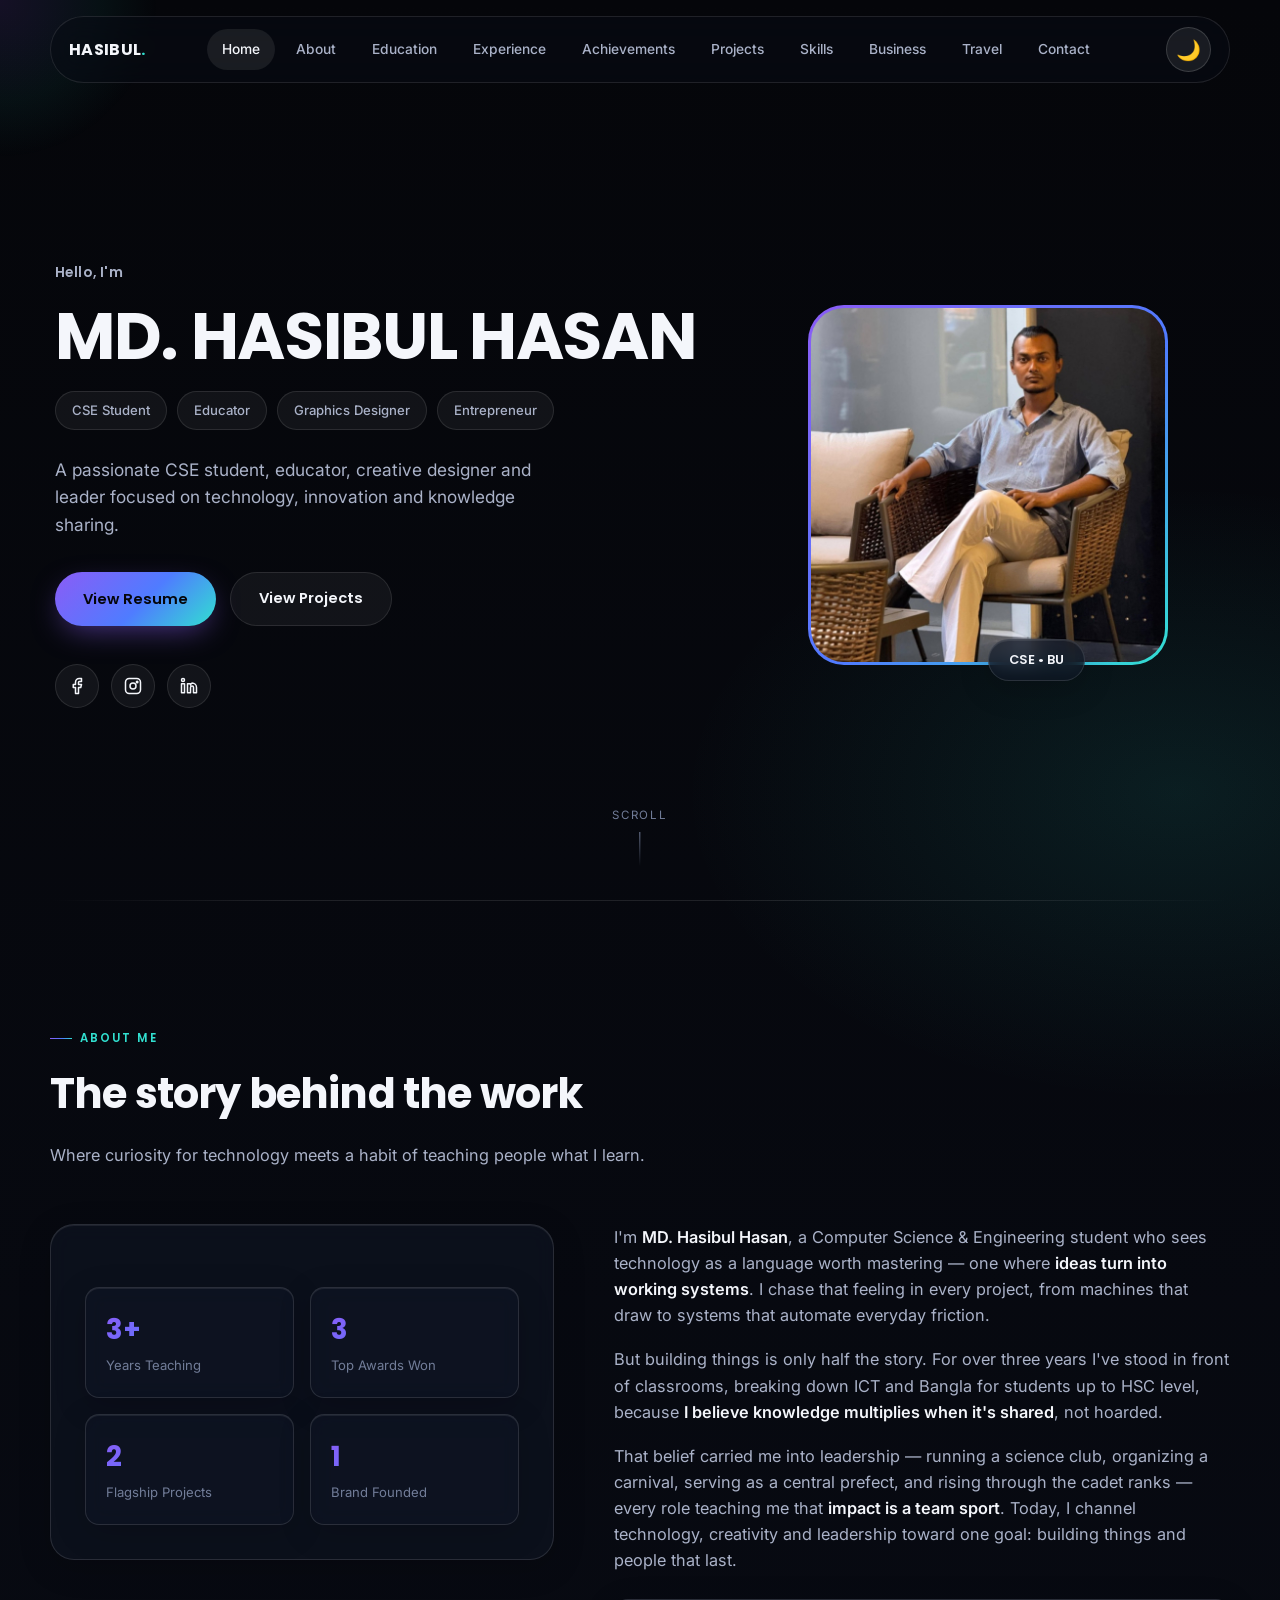
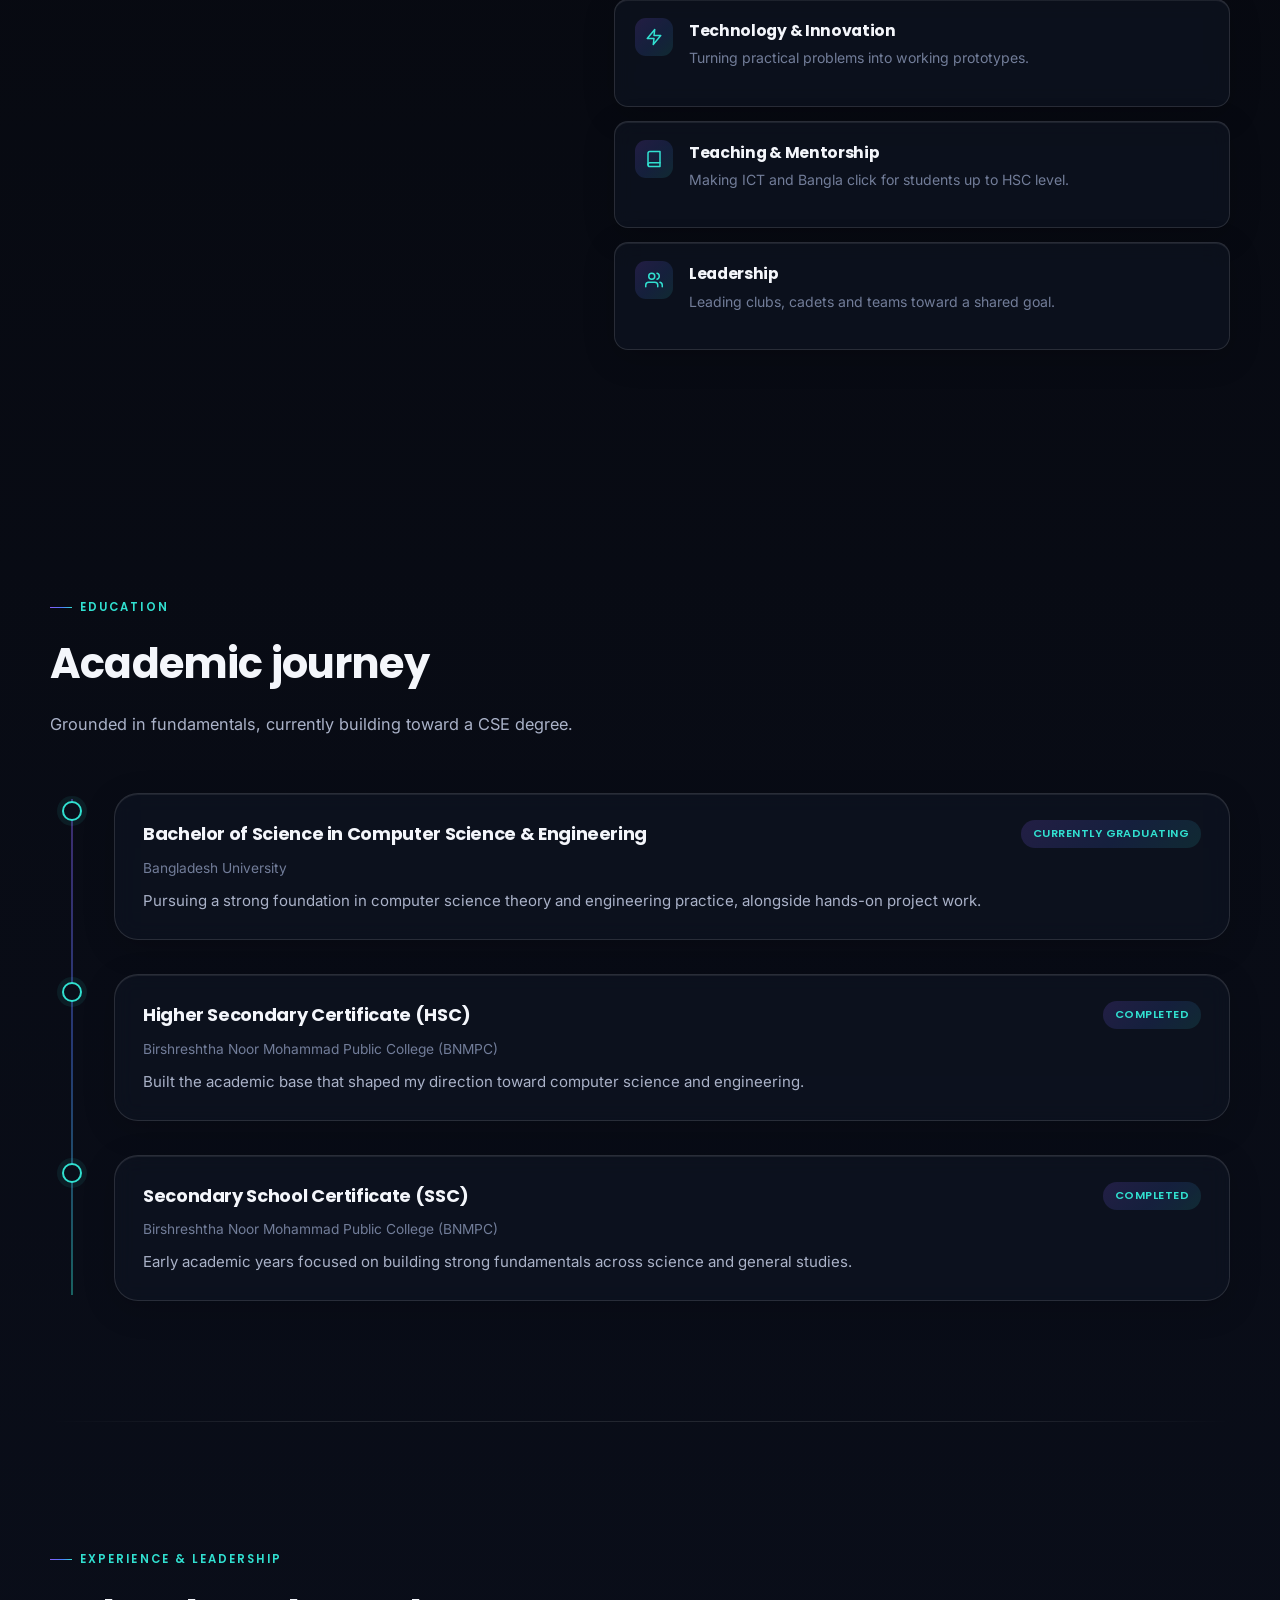
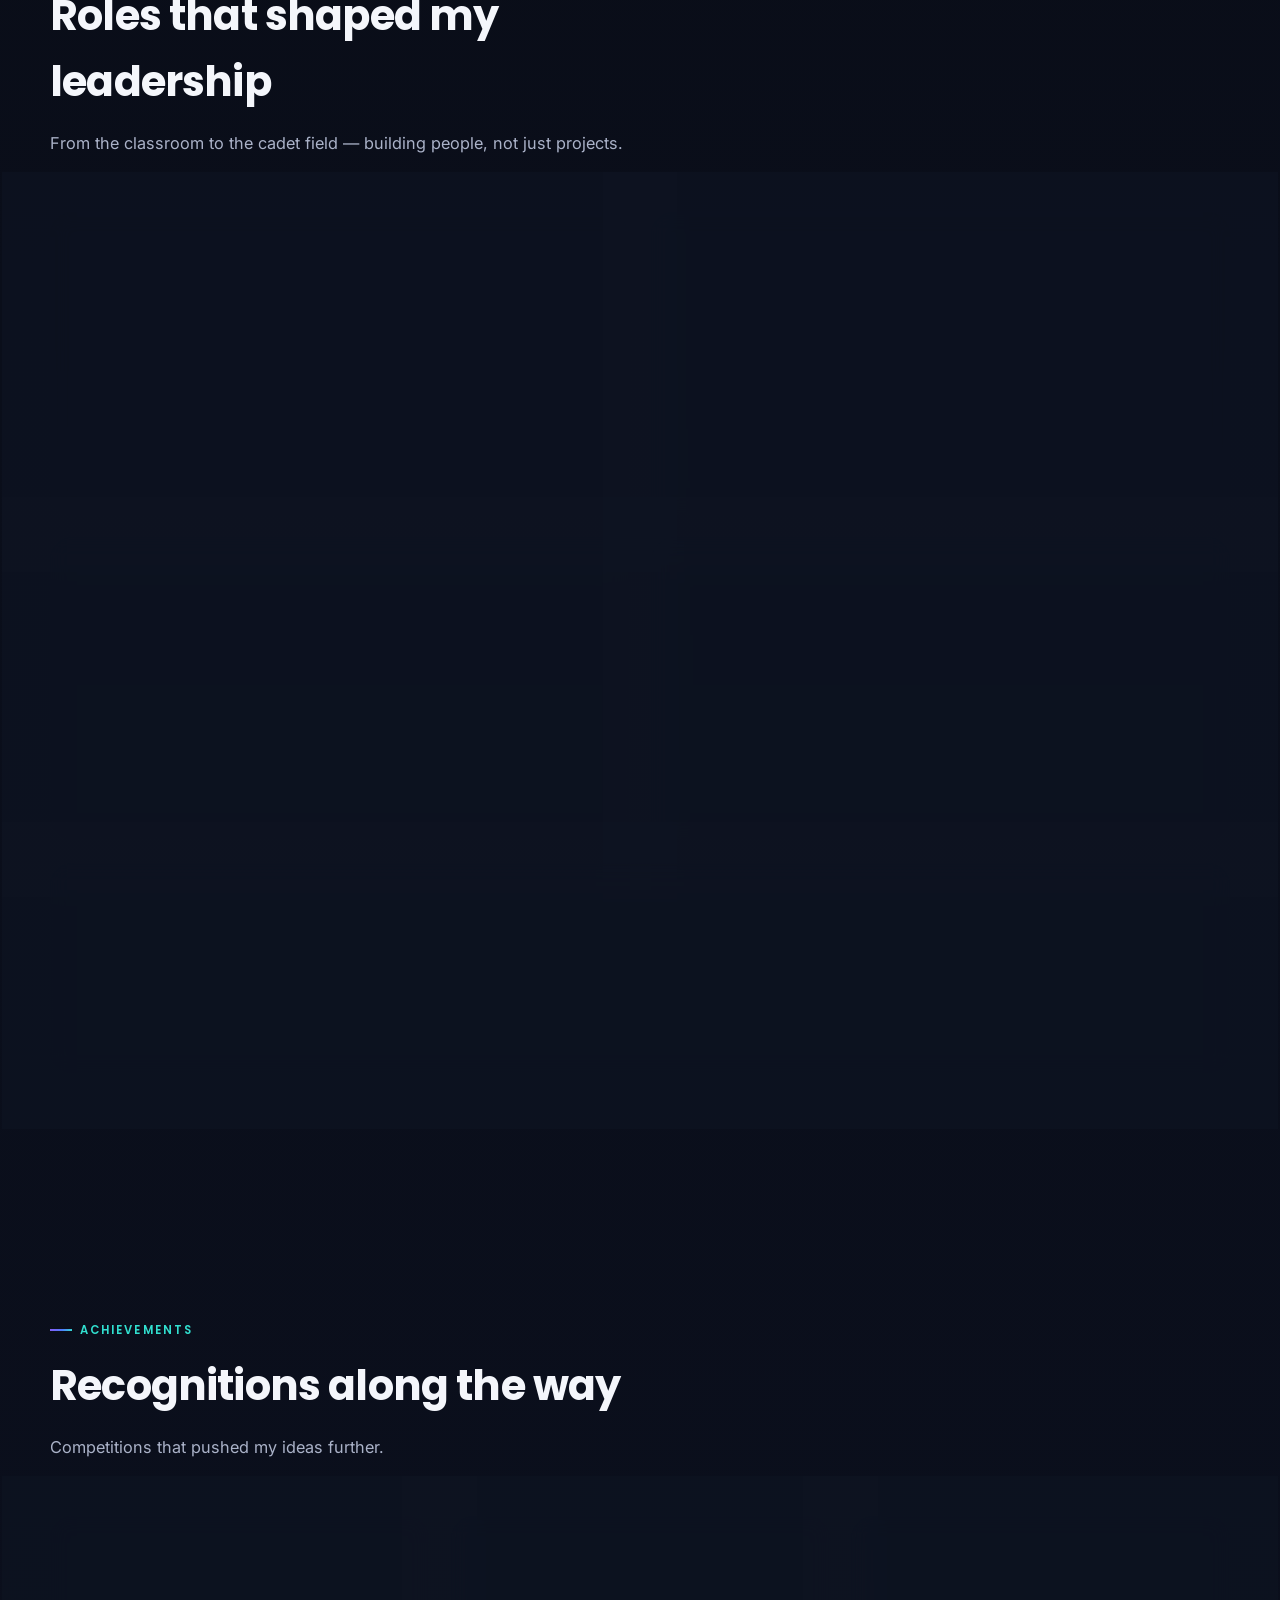
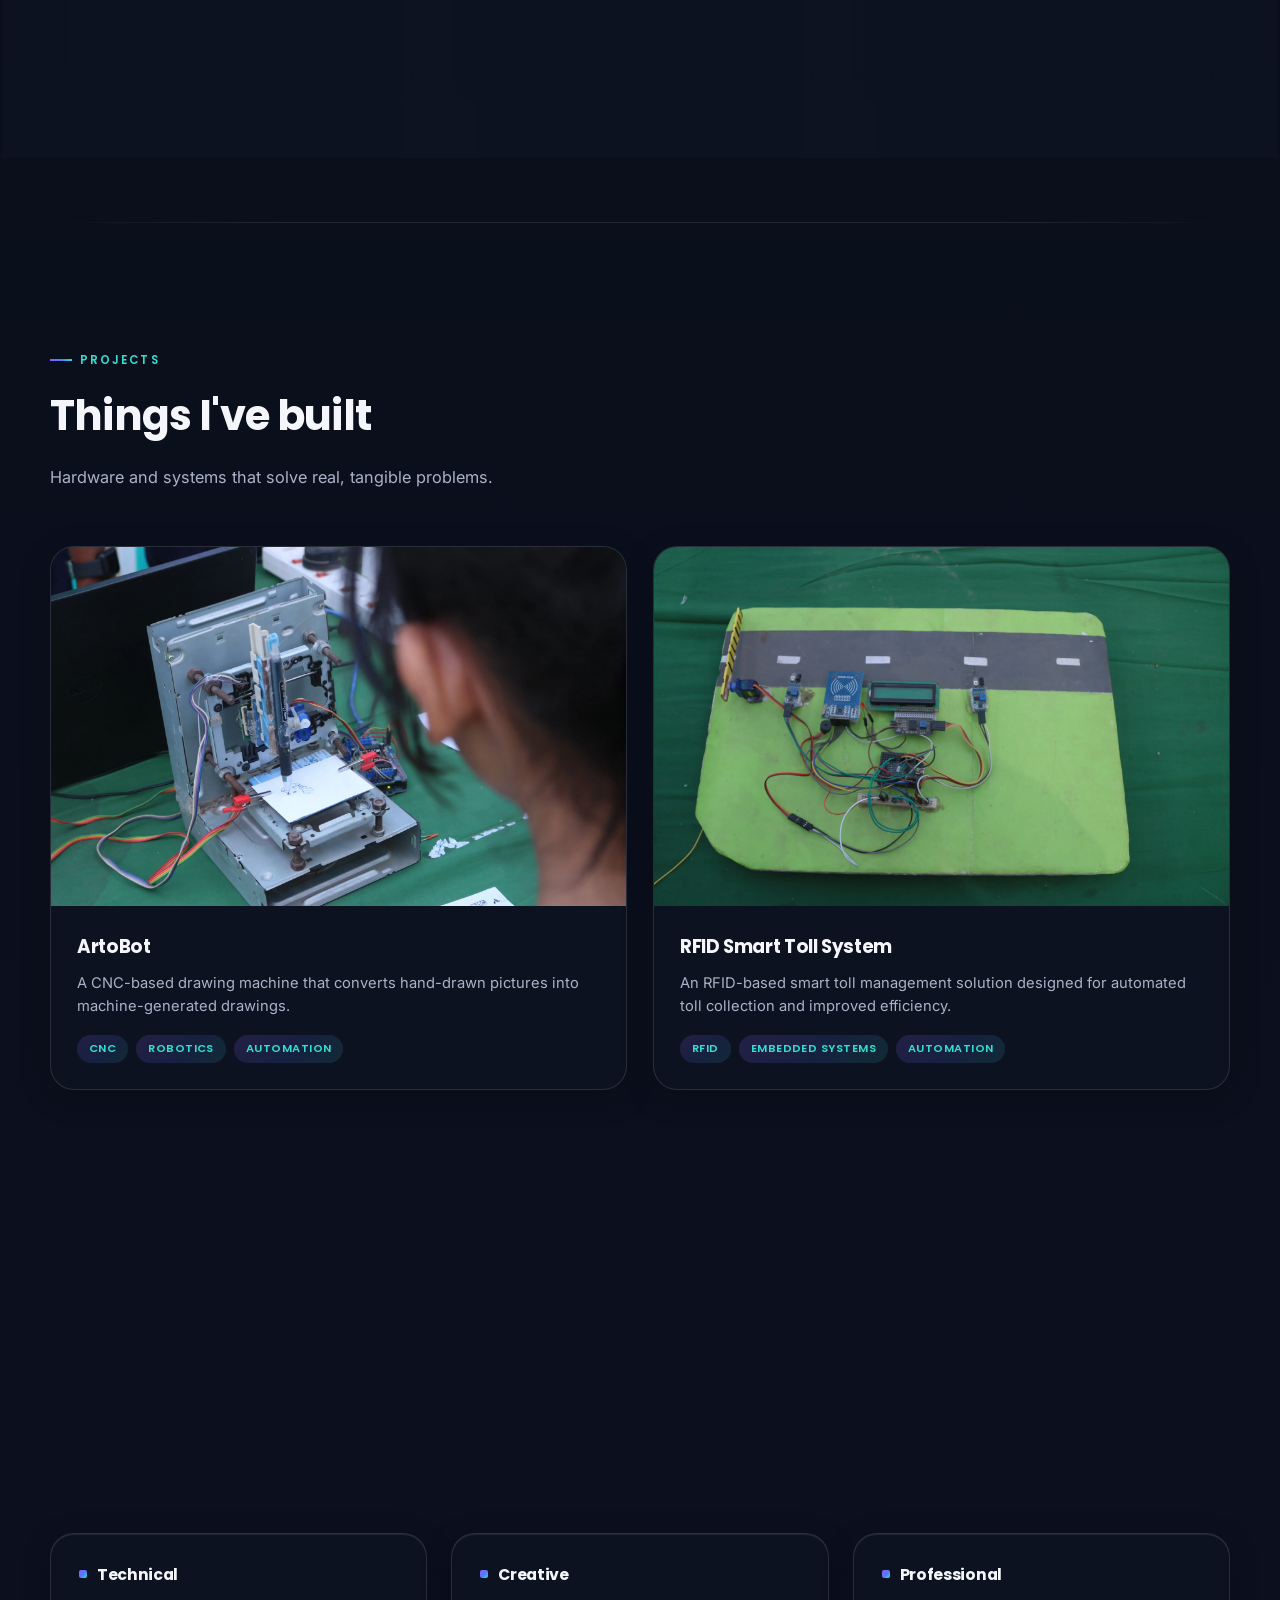
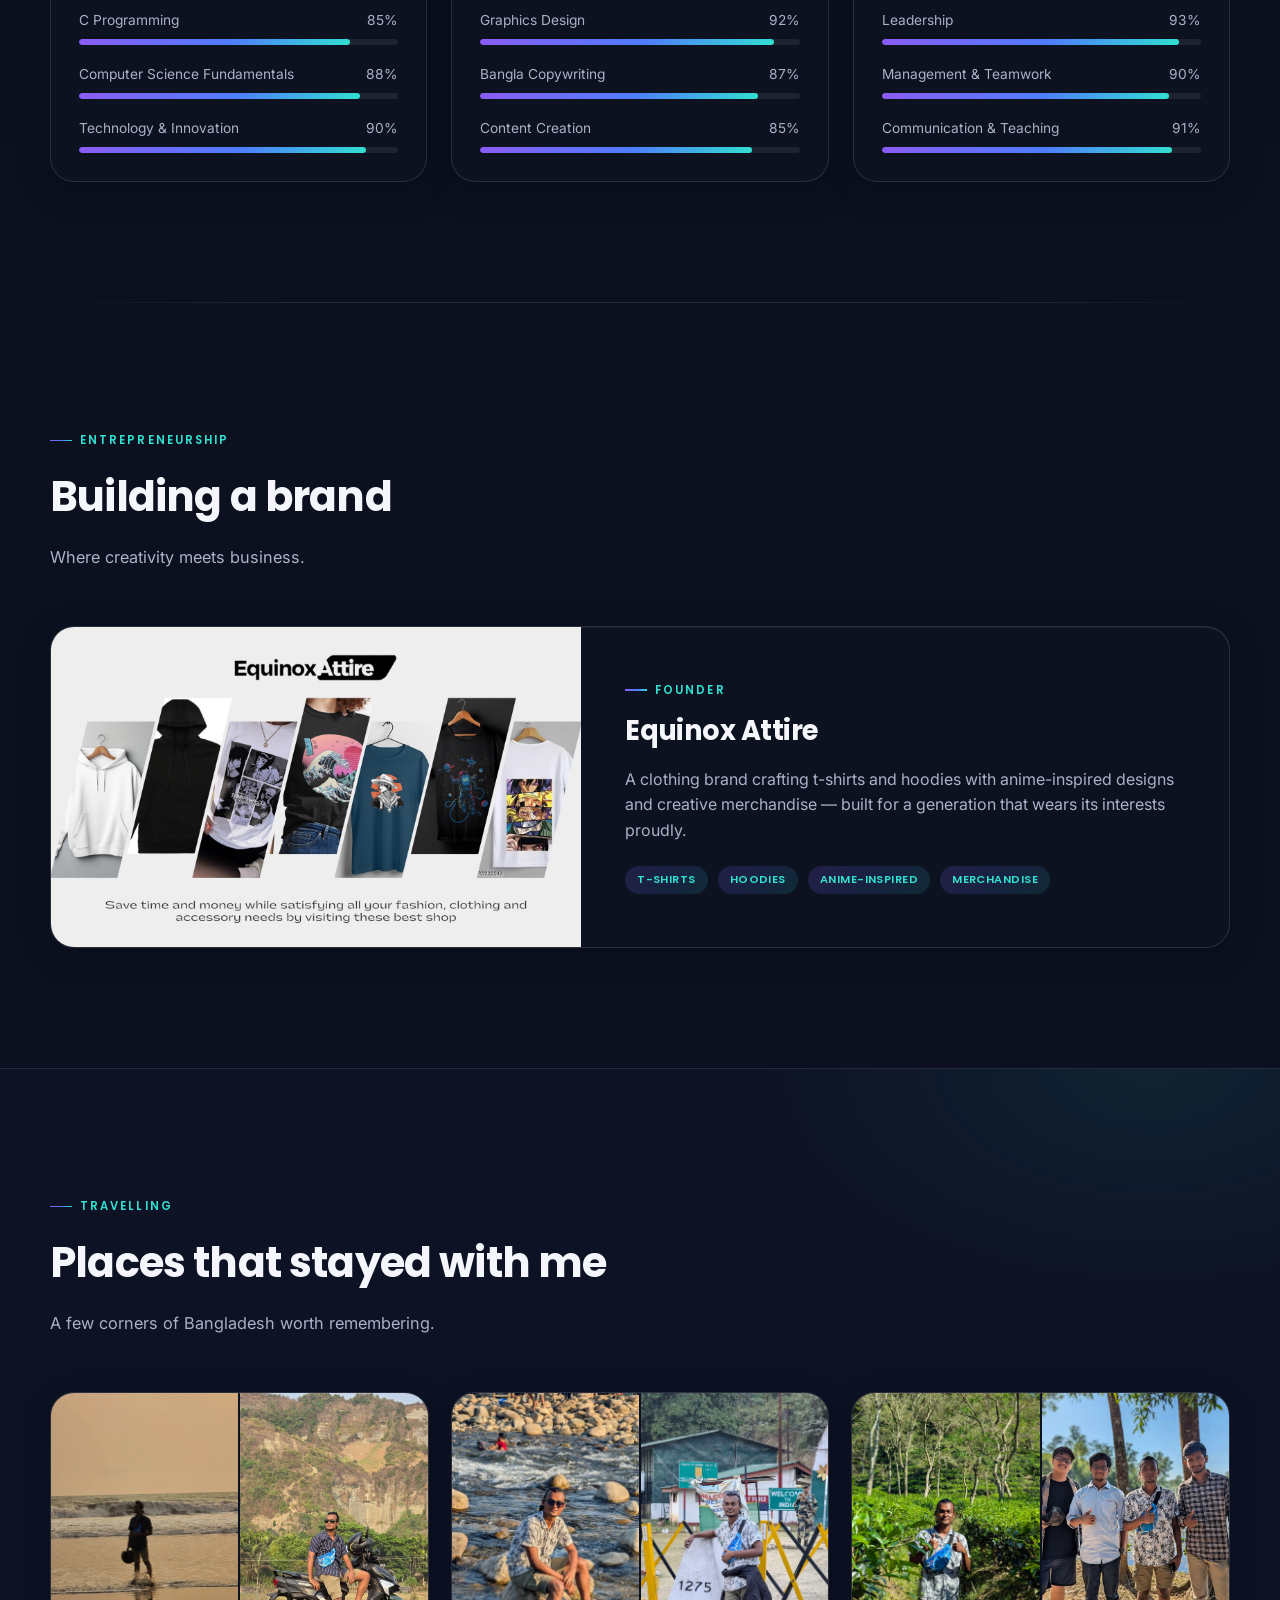
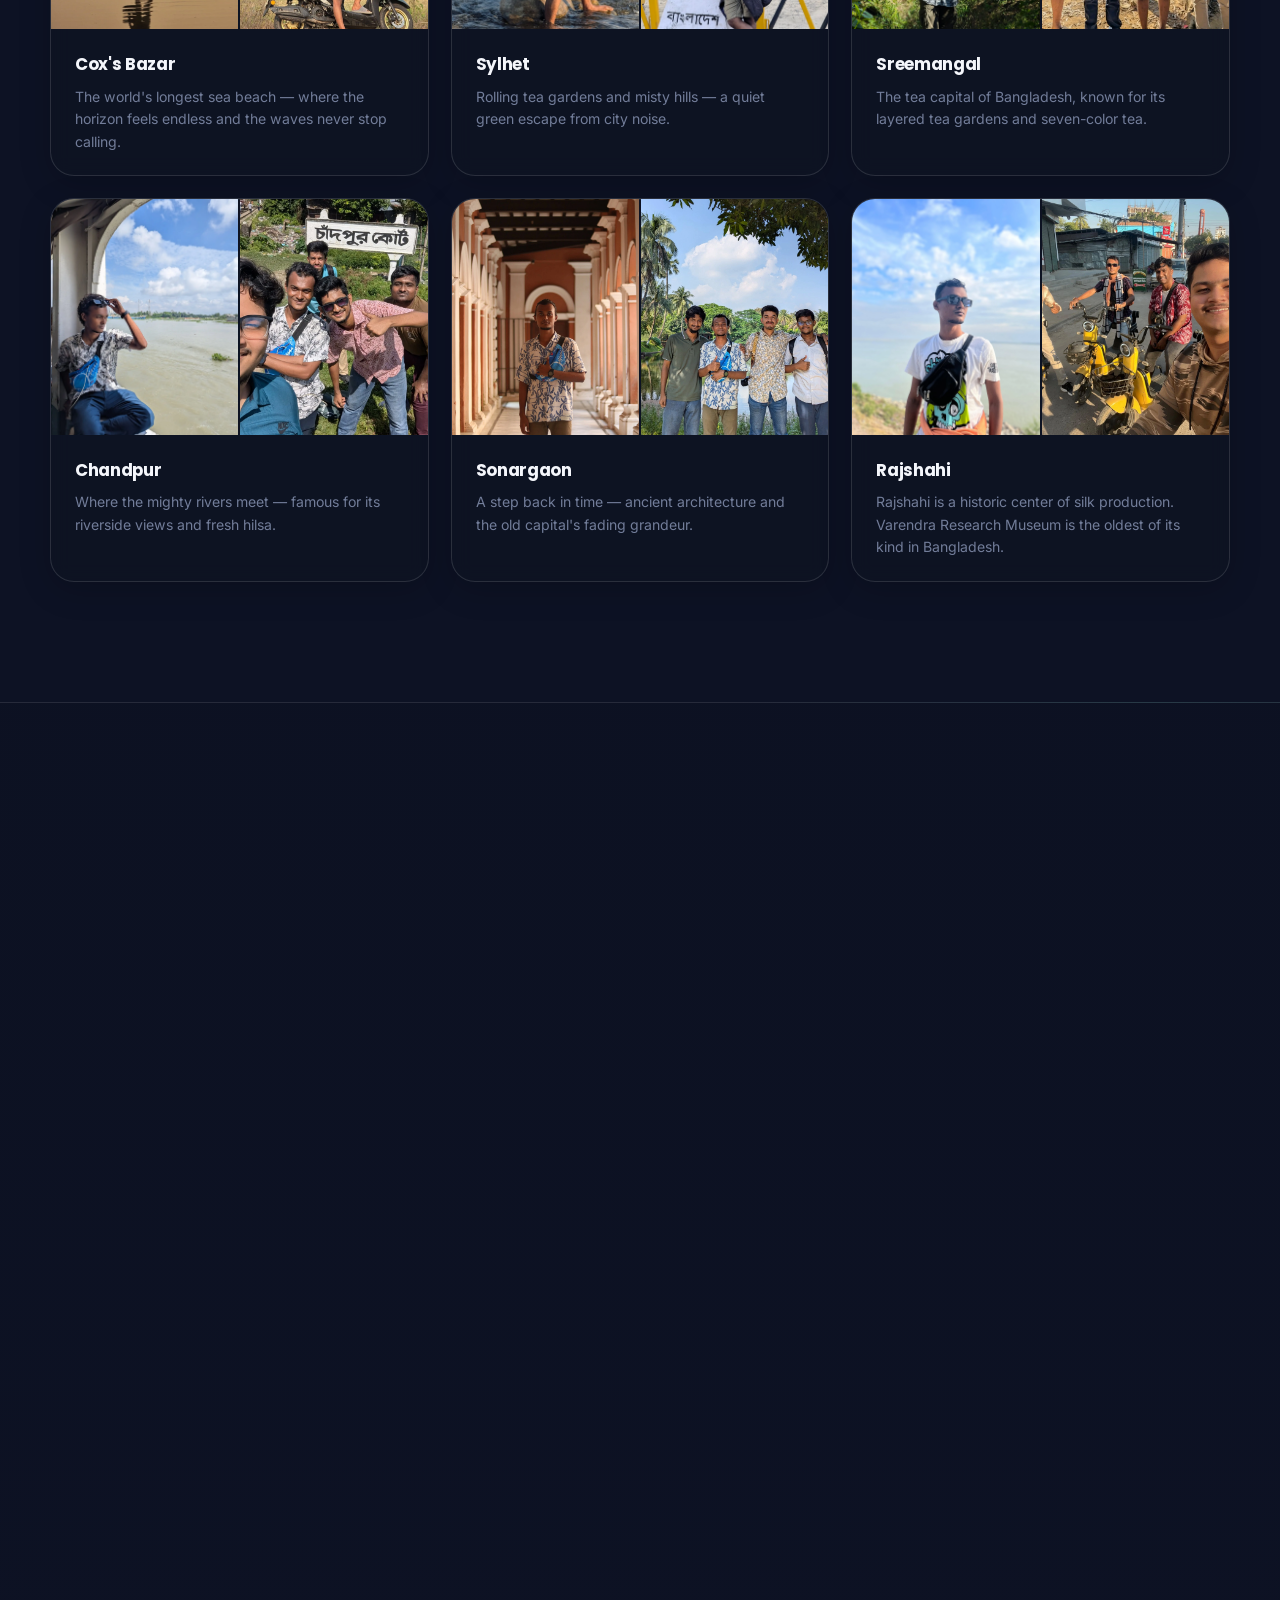
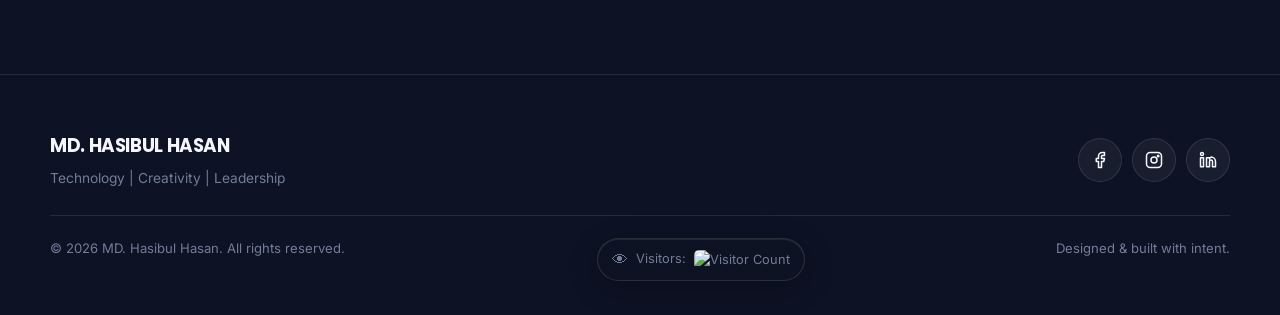
==== commit 1f1d2c1a: "Update index.html" ====
--- a/index.html
+++ b/index.html
@@ -189,9 +189,17 @@
       </div>
 
       <div class="about-copy reveal">
-        <p>Technology has always felt like a language worth mastering to me — one where <strong>ideas turn into working systems</strong>. As a Computer Science & Engineering student, I chase that feeling in every project, from machines that draw to systems that automate everyday friction.</p>
-        <p>But building things is only half the story. For over three years I've stood in front of classrooms, breaking down ICT and Bangla for students up to HSC level, because <strong>I believe knowledge multiplies when it's shared</strong>, not hoarded.</p>
-        <p>That belief carried me into leadership — running a science club, organizing a carnival, serving as a central prefect, and rising through the cadet ranks — every role teaching me that <strong>impact is a team sport</strong>. Today, I channel technology, creativity and leadership toward one goal: building things and people that last.</p>
+        <p>
+    I'm <strong>MD. Hasibul Hasan</strong>, a Computer Science & Engineering student who sees technology as a language worth mastering — one where <strong>ideas turn into working systems</strong>. I chase that feeling in every project, from machines that draw to systems that automate everyday friction.
+</p>
+
+<p>
+    But building things is only half the story. For over three years I've stood in front of classrooms, breaking down ICT and Bangla for students up to HSC level, because <strong>I believe knowledge multiplies when it's shared</strong>, not hoarded.
+</p>
+
+<p>
+    That belief carried me into leadership — running a science club, organizing a carnival, serving as a central prefect, and rising through the cadet ranks — every role teaching me that <strong>impact is a team sport</strong>. Today, I channel technology, creativity and leadership toward one goal: building things and people that last.
+</p>
 
         <div class="pillar-list">
           <div class="pillar glass">
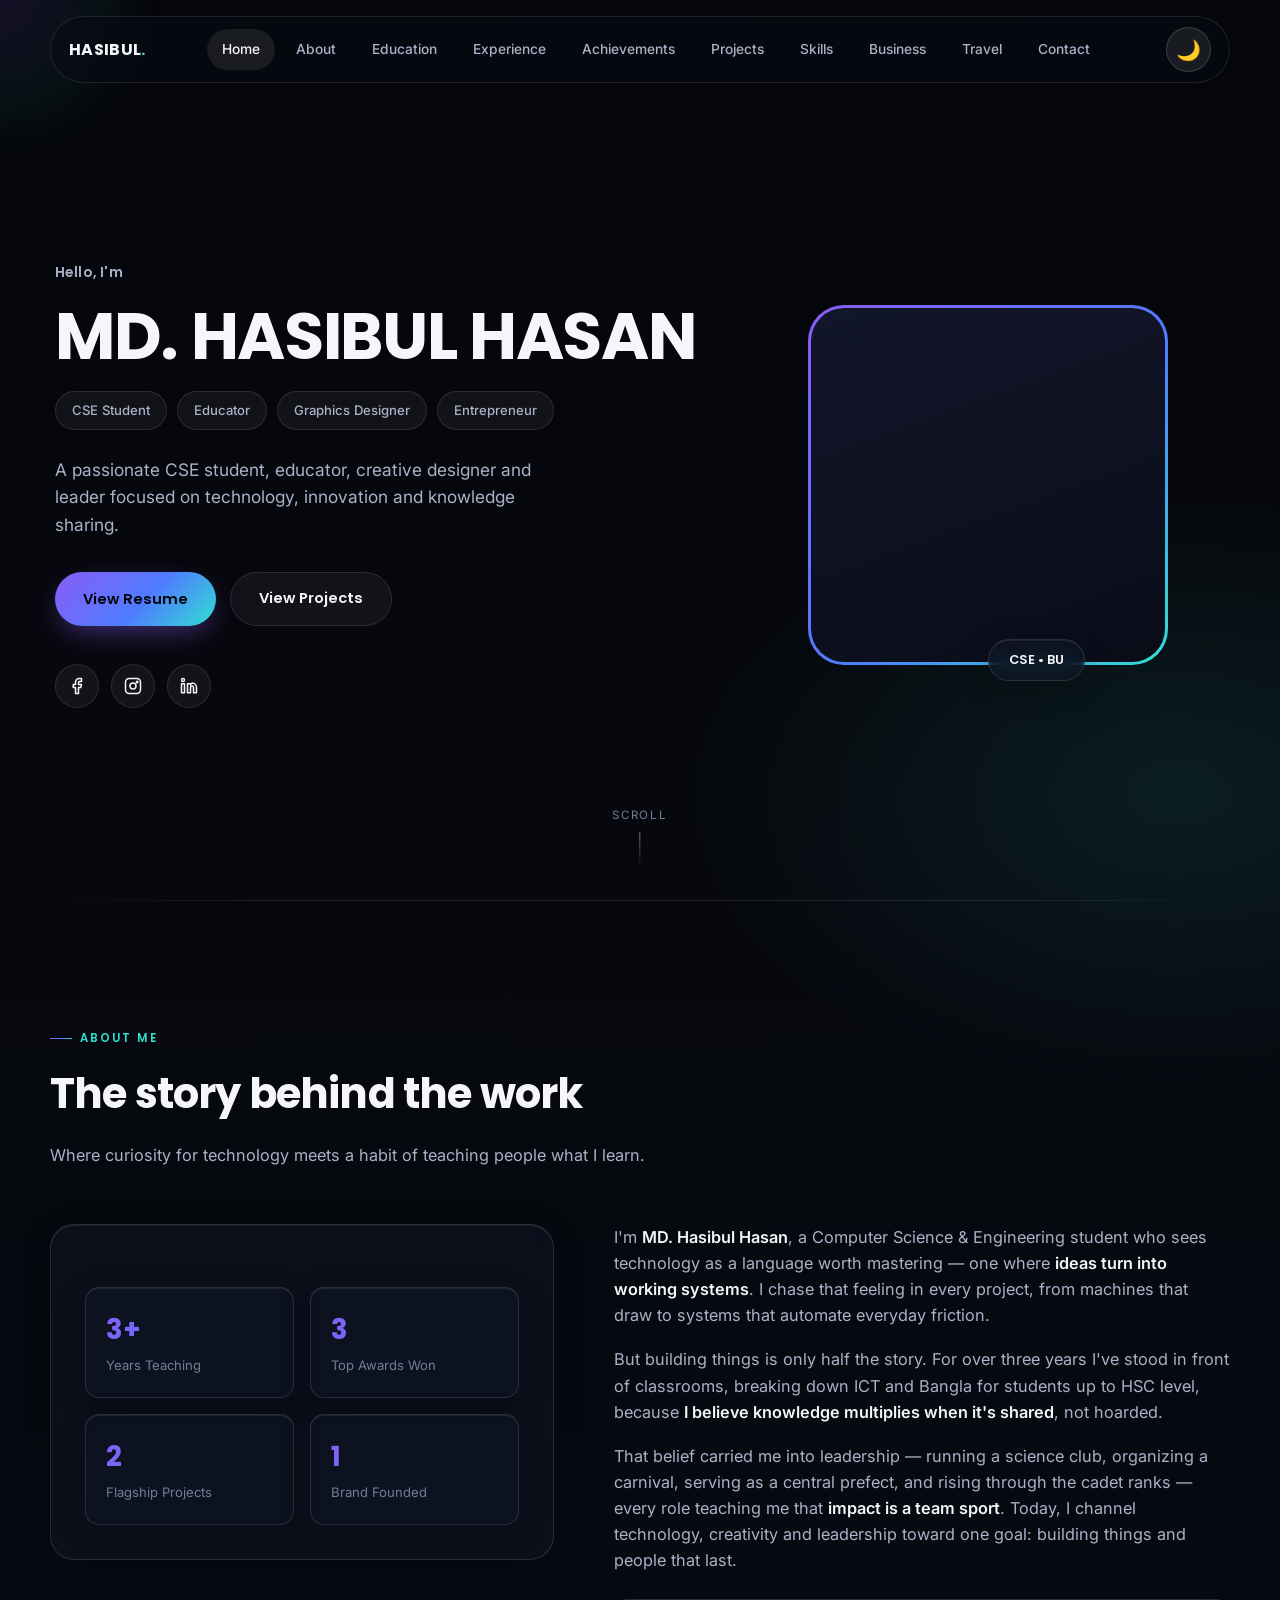
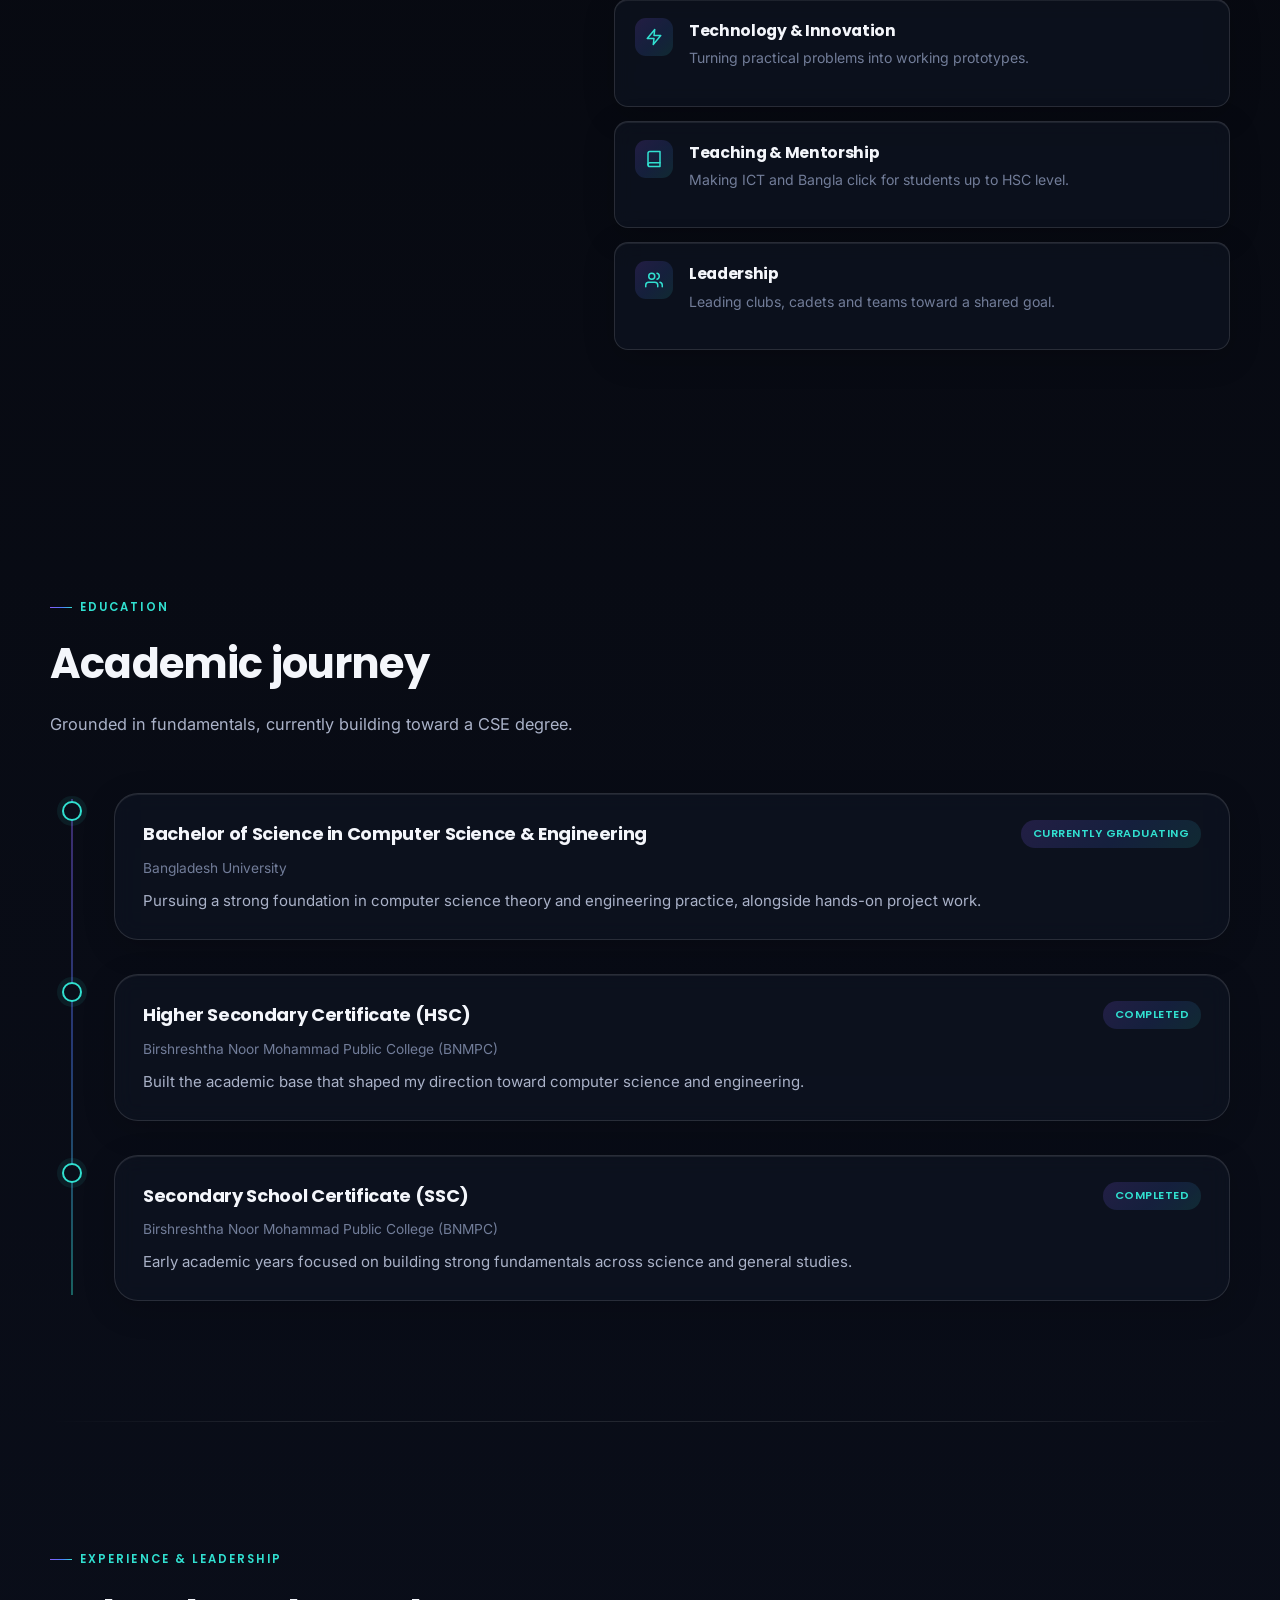
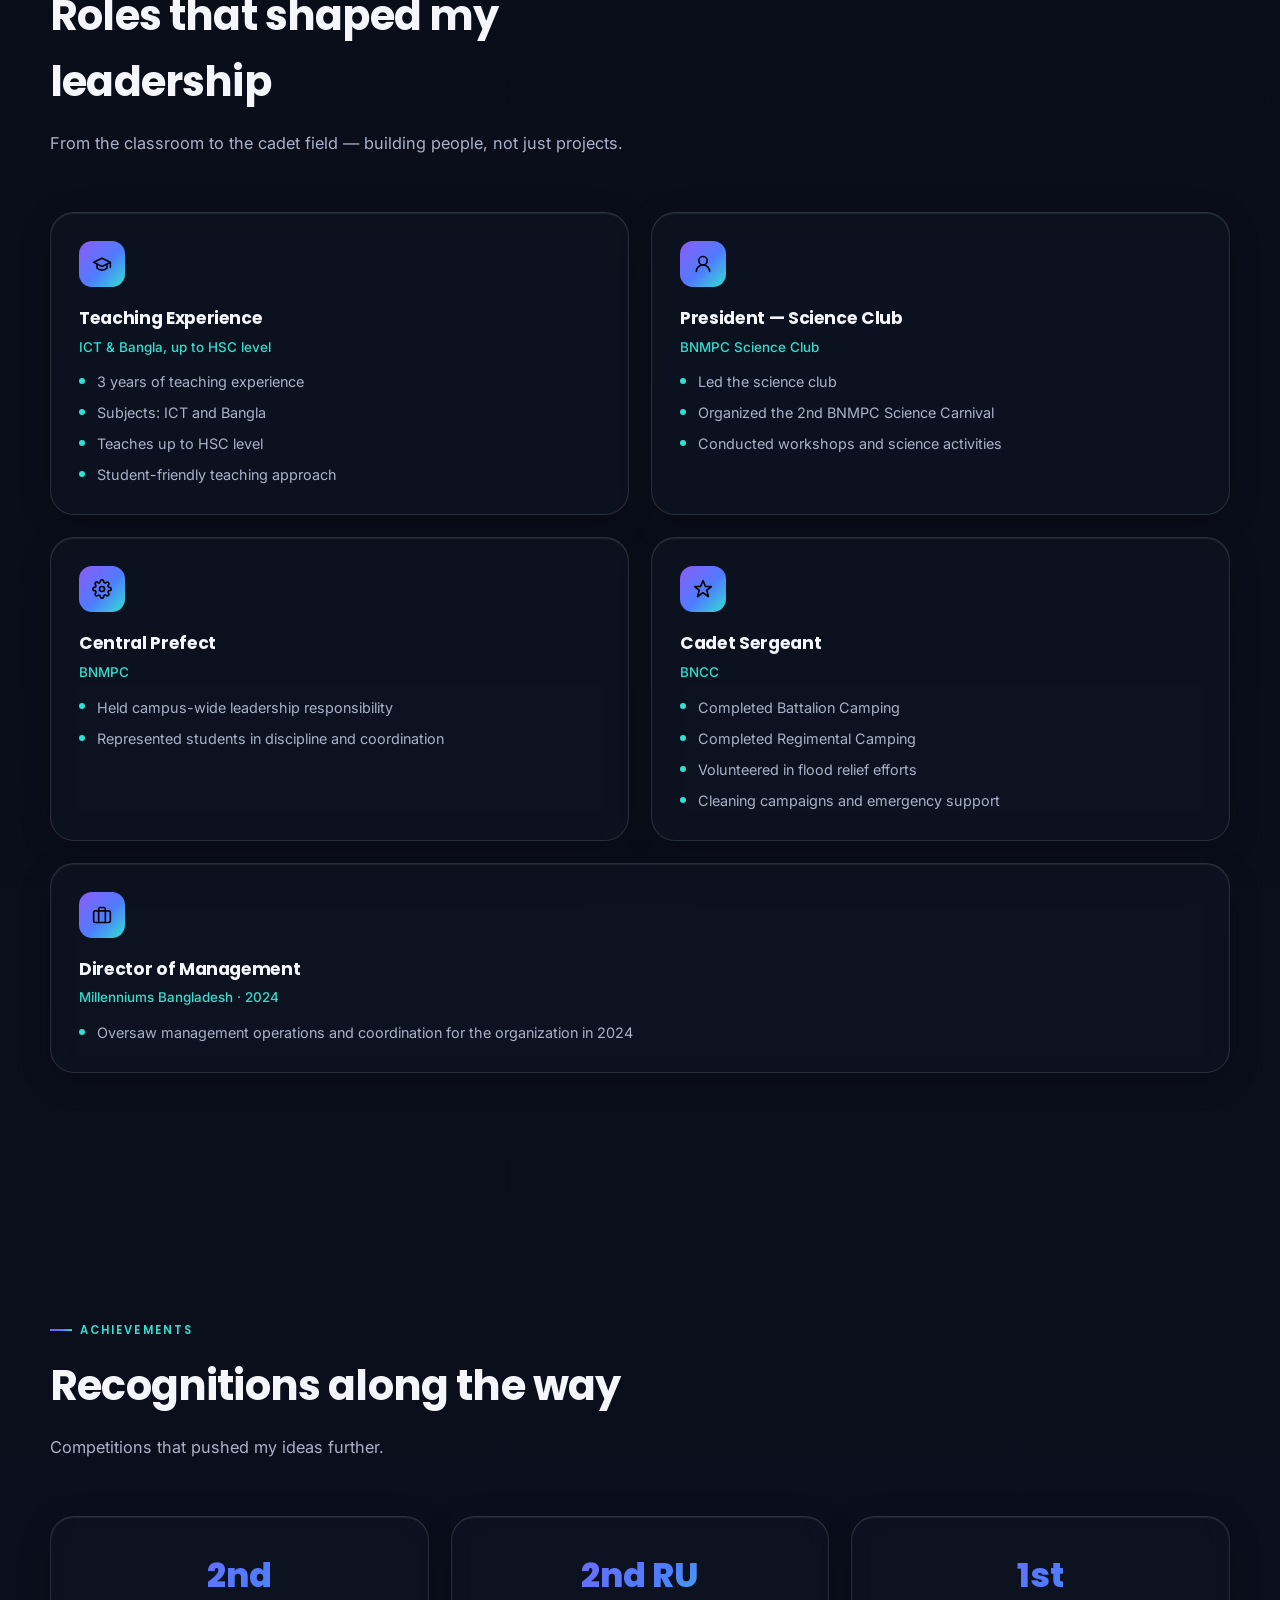
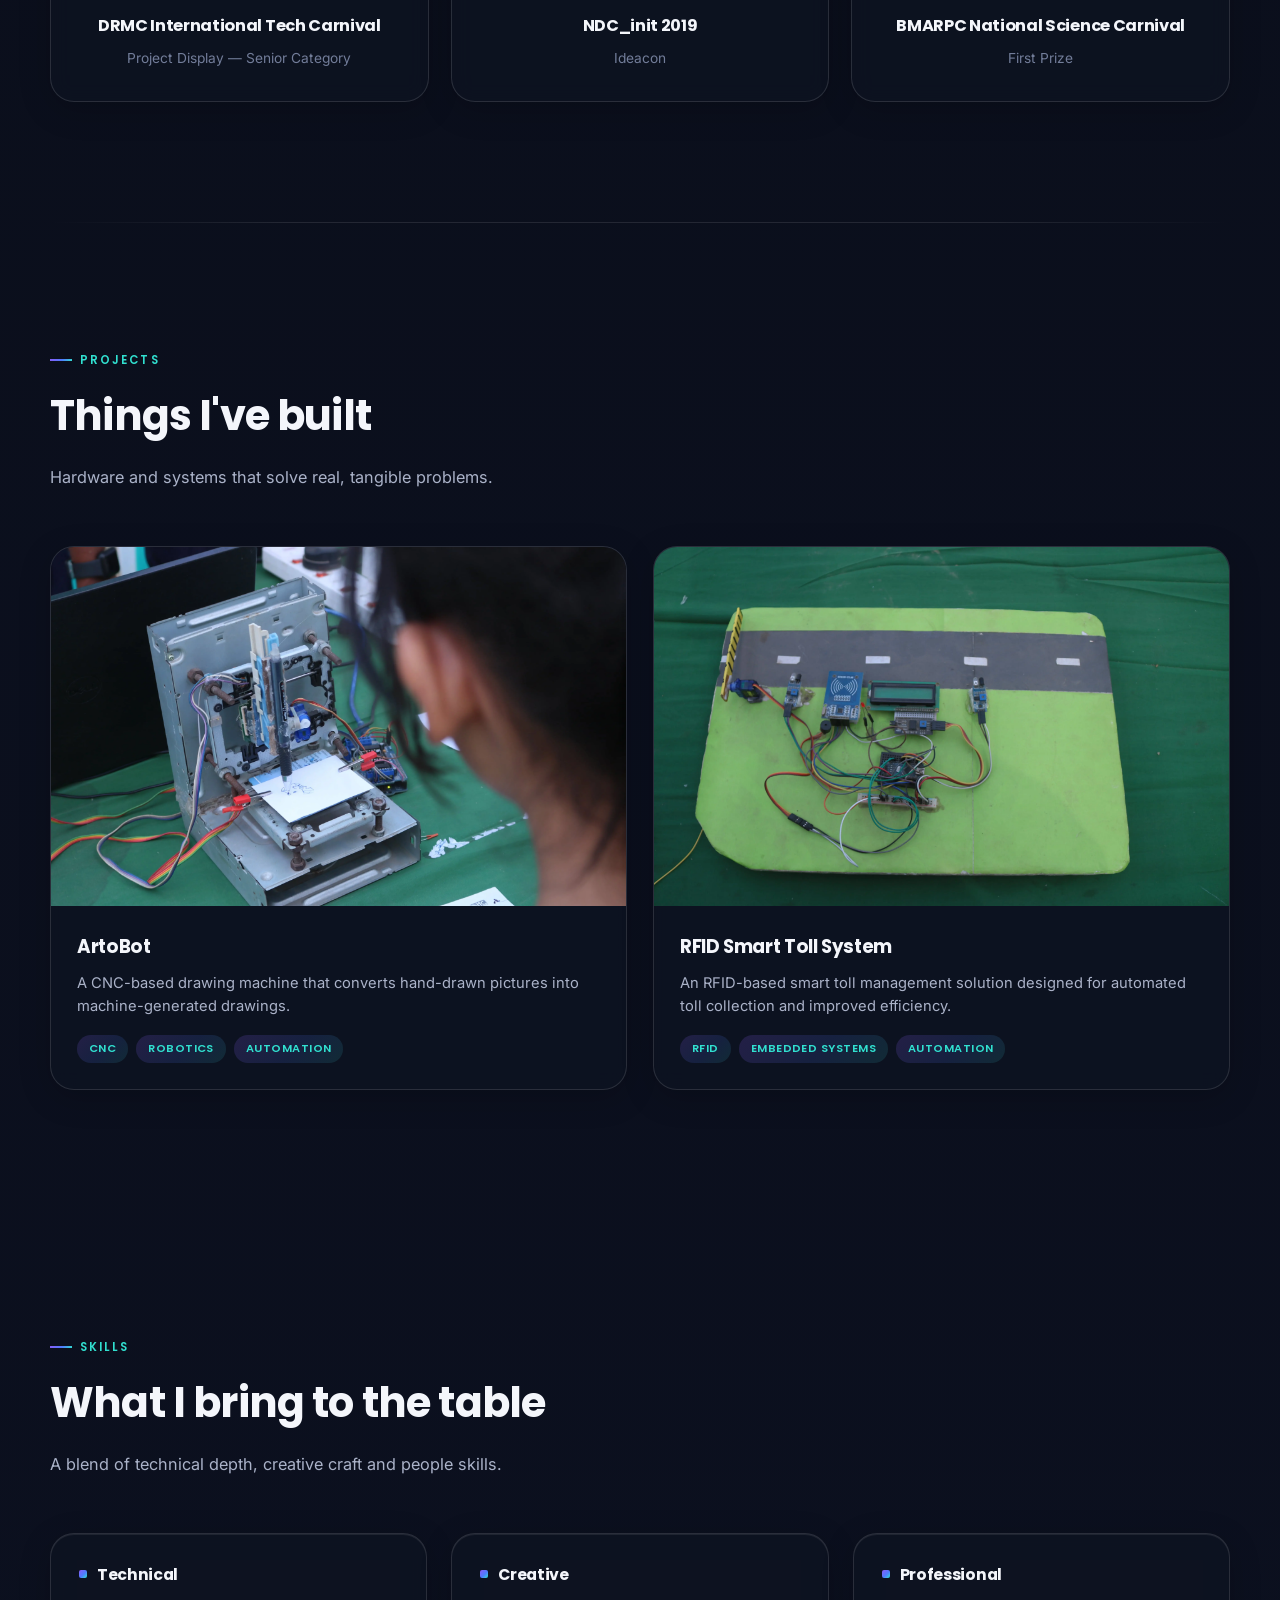
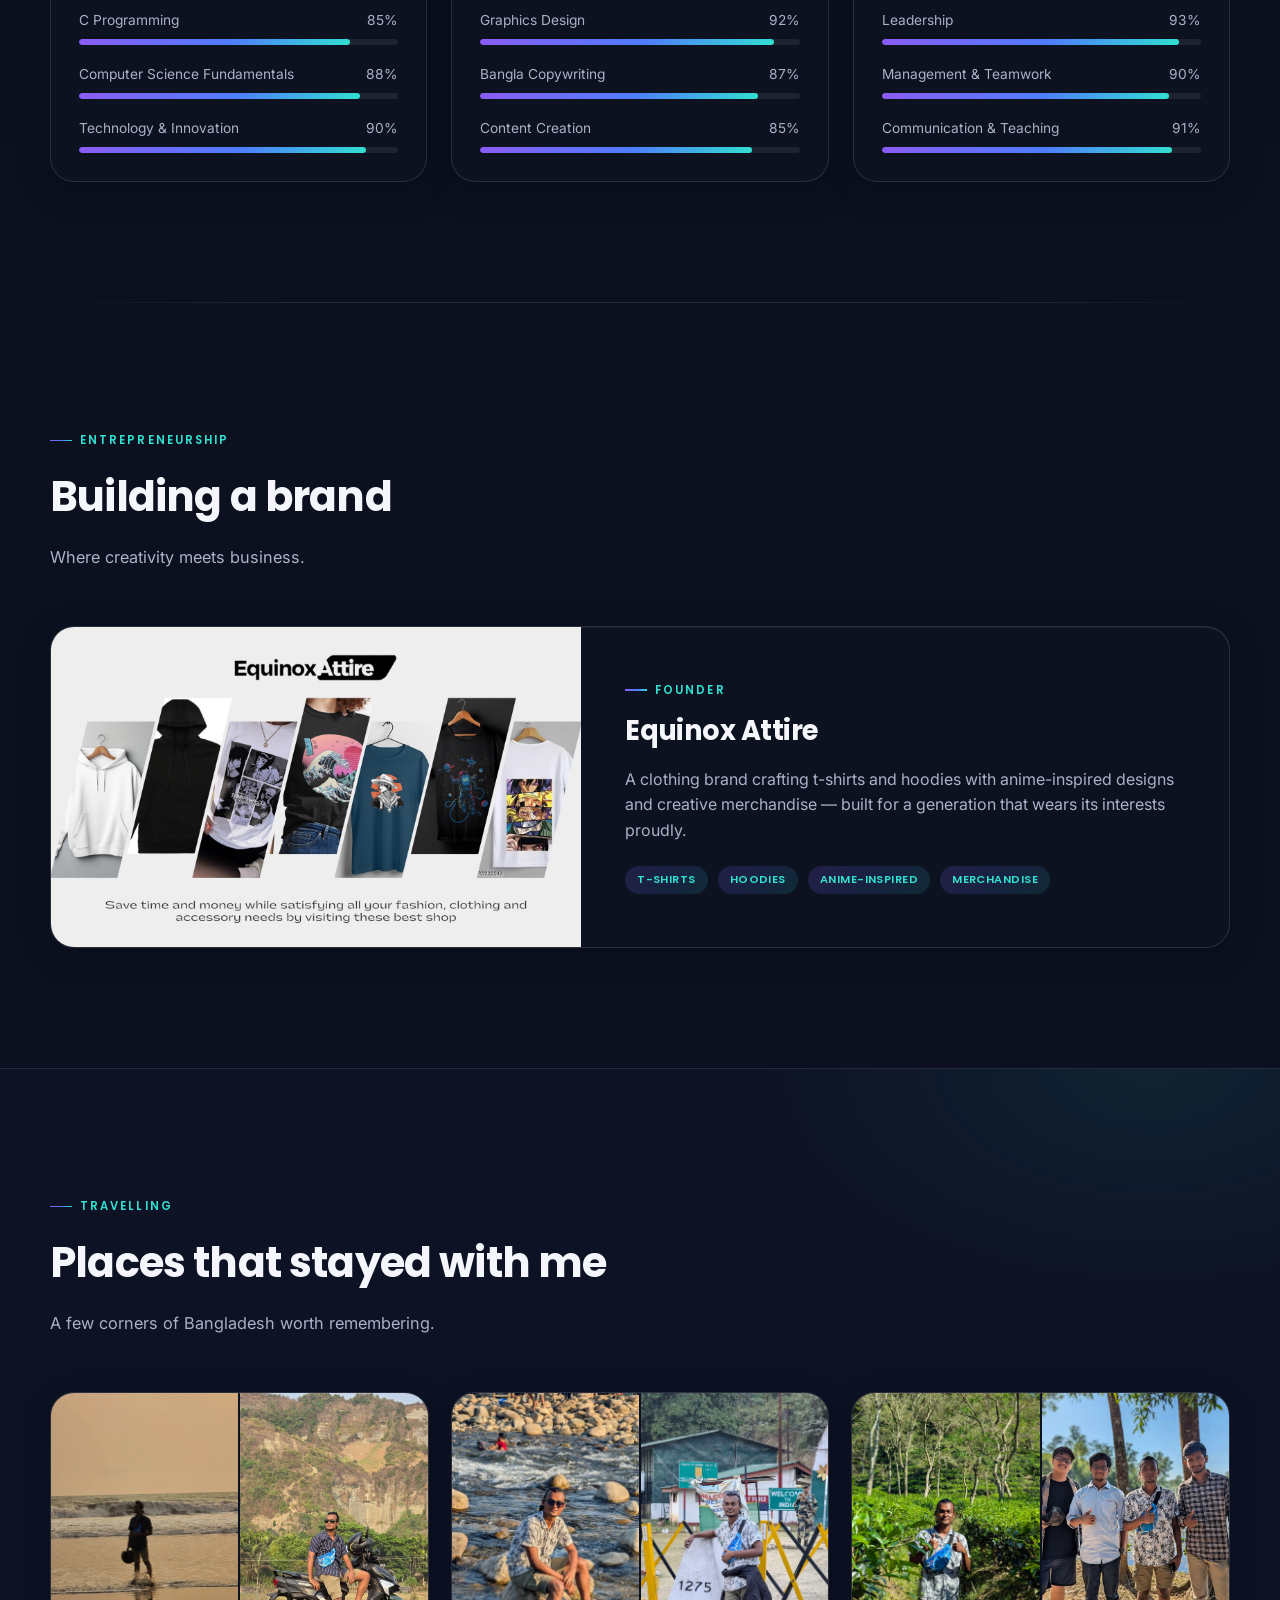
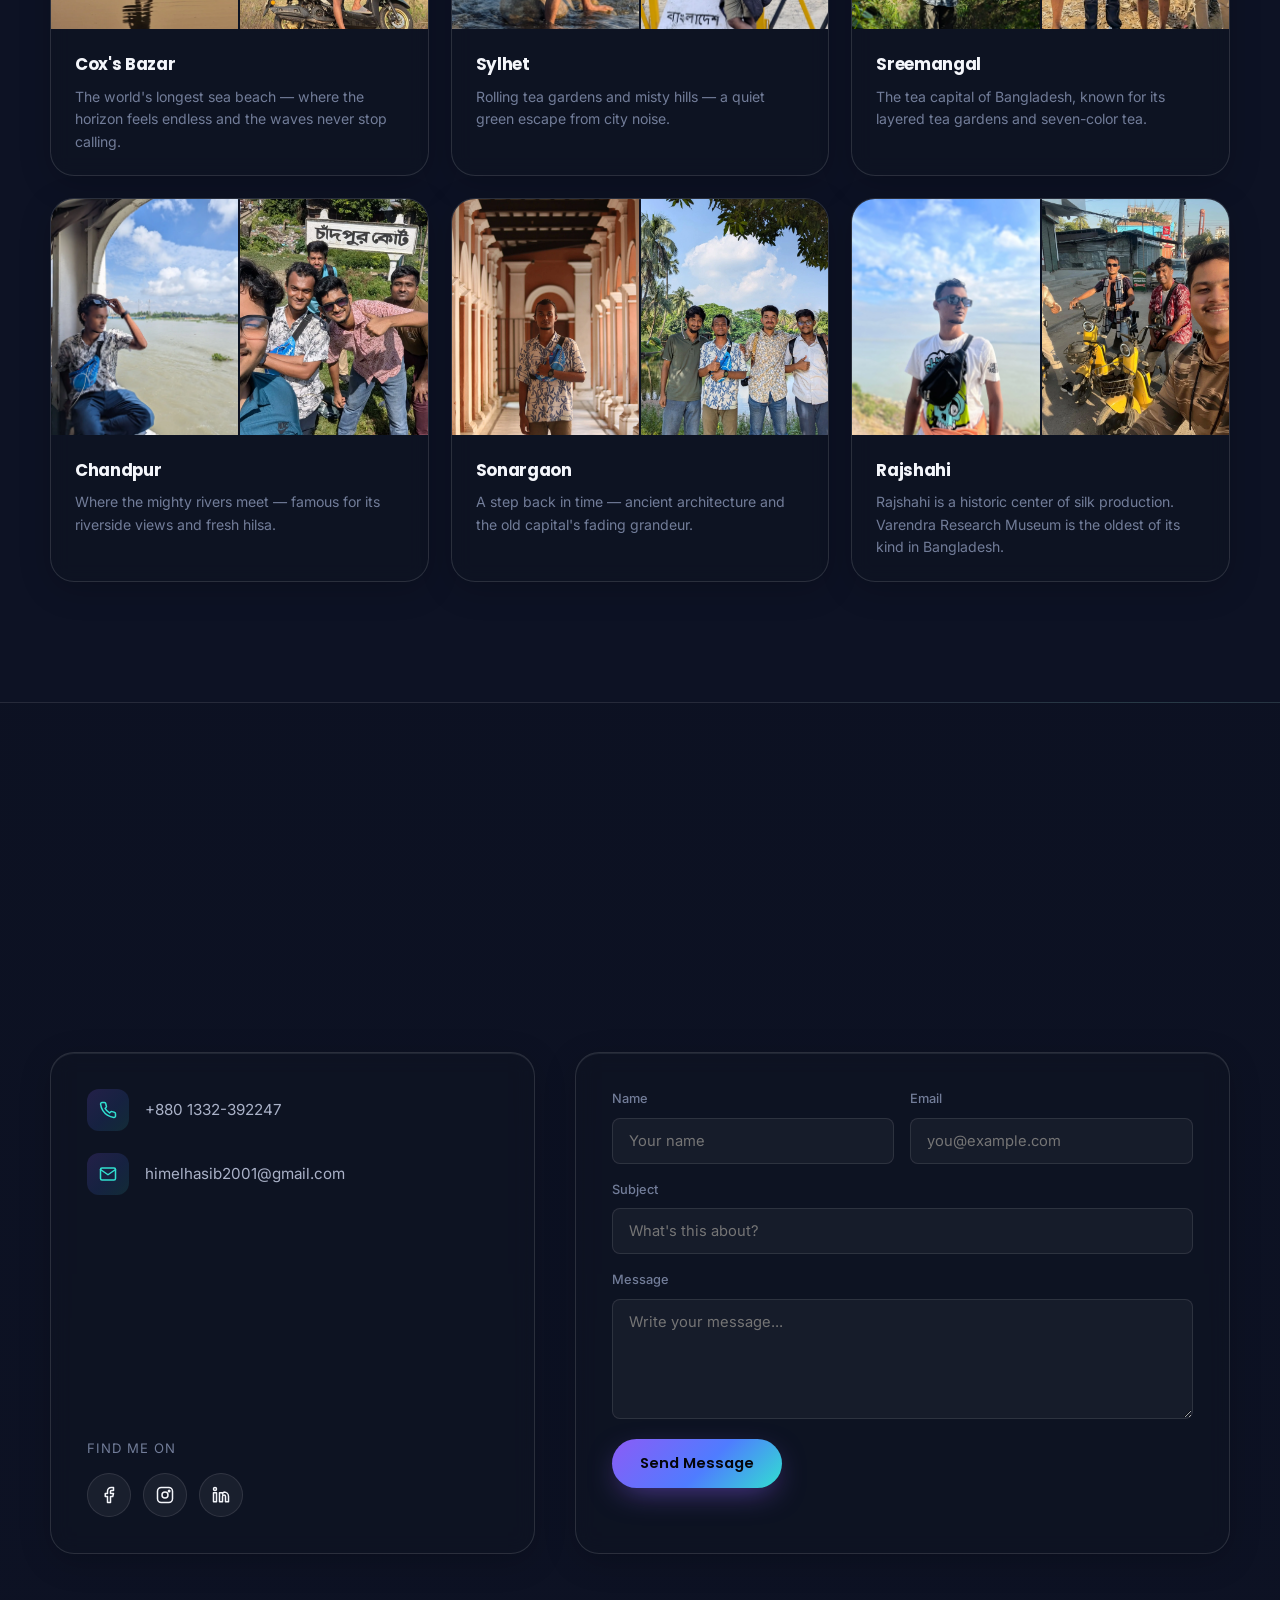
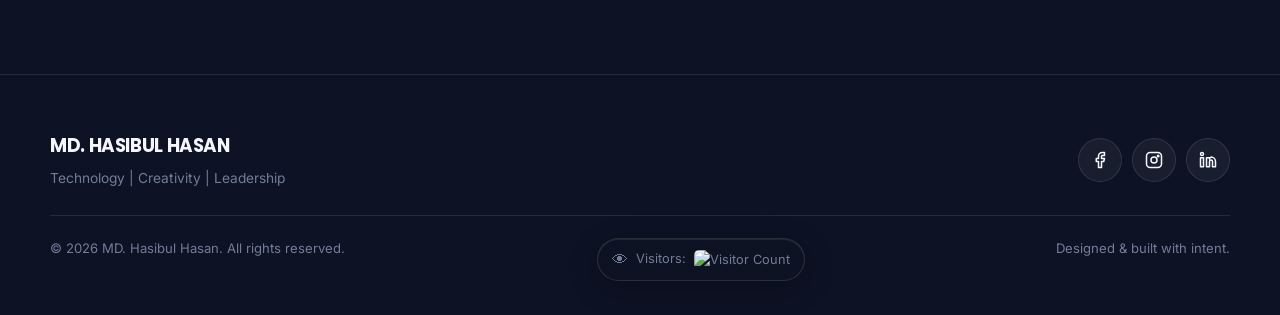
==== commit d98c2838: "Update index.html" ====
--- a/index.html
+++ b/index.html
@@ -146,7 +146,7 @@
       <div class="portrait-ring">
         <div class="portrait-inner">
           <!-- Profile image placeholder: replace src with images/profile-image.jpg -->
-         <img src="images/profile-image.jpg"
+         <img src="images/profile-image.webp"
      alt="MD. Hasibul Hasan"
      fetchpriority="high"
      decoding="async"
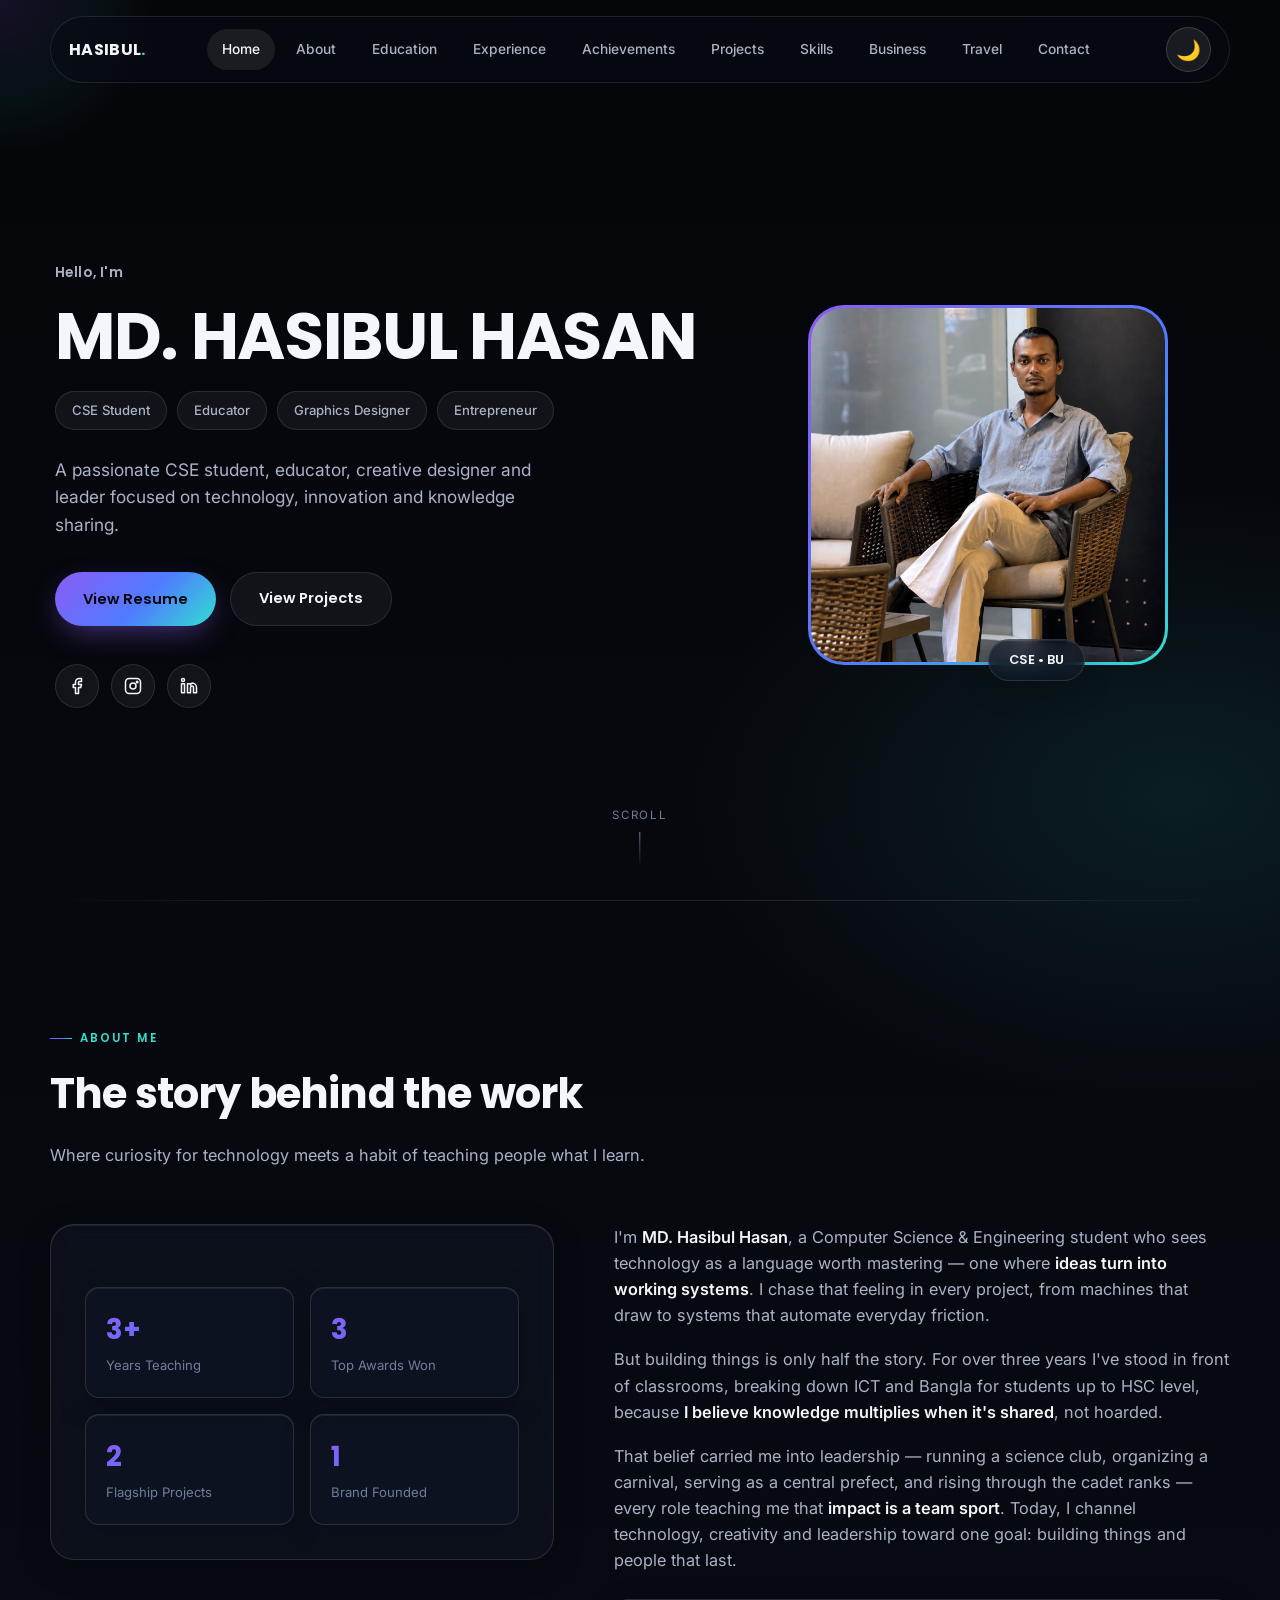
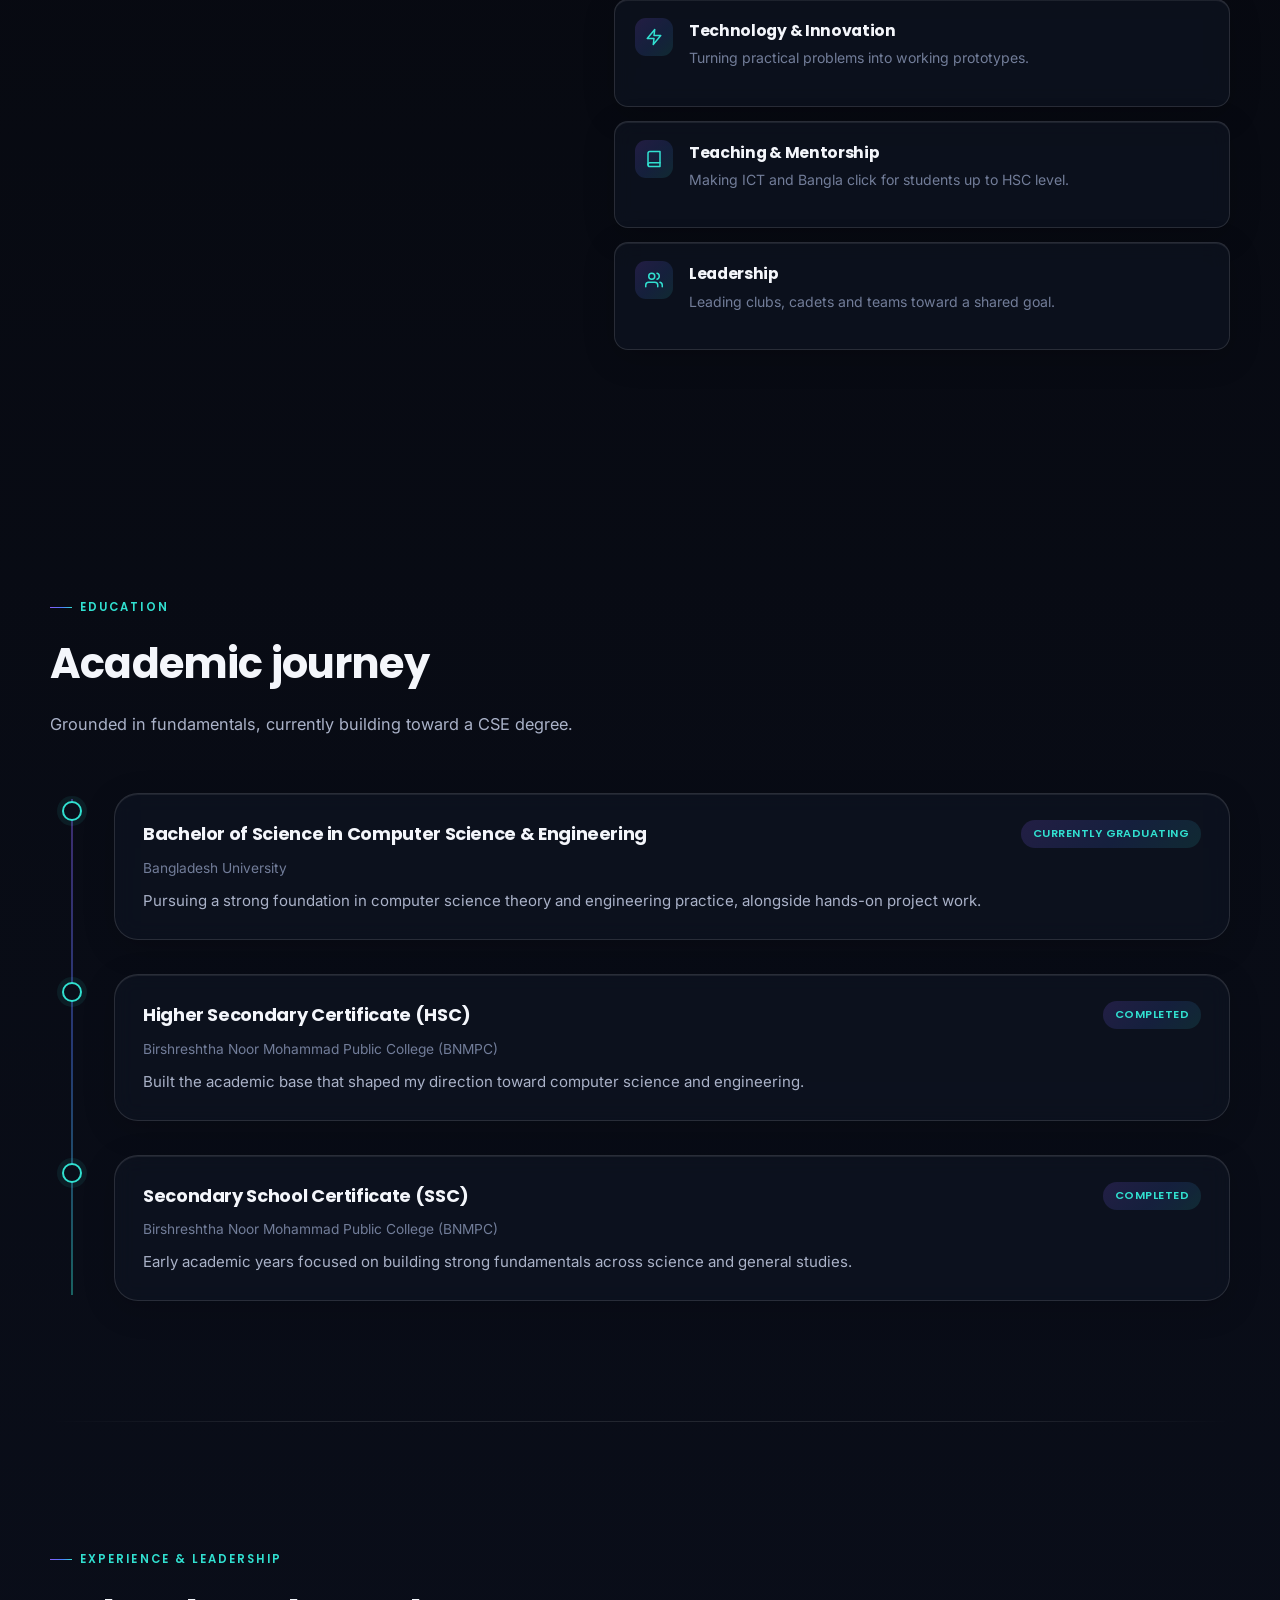
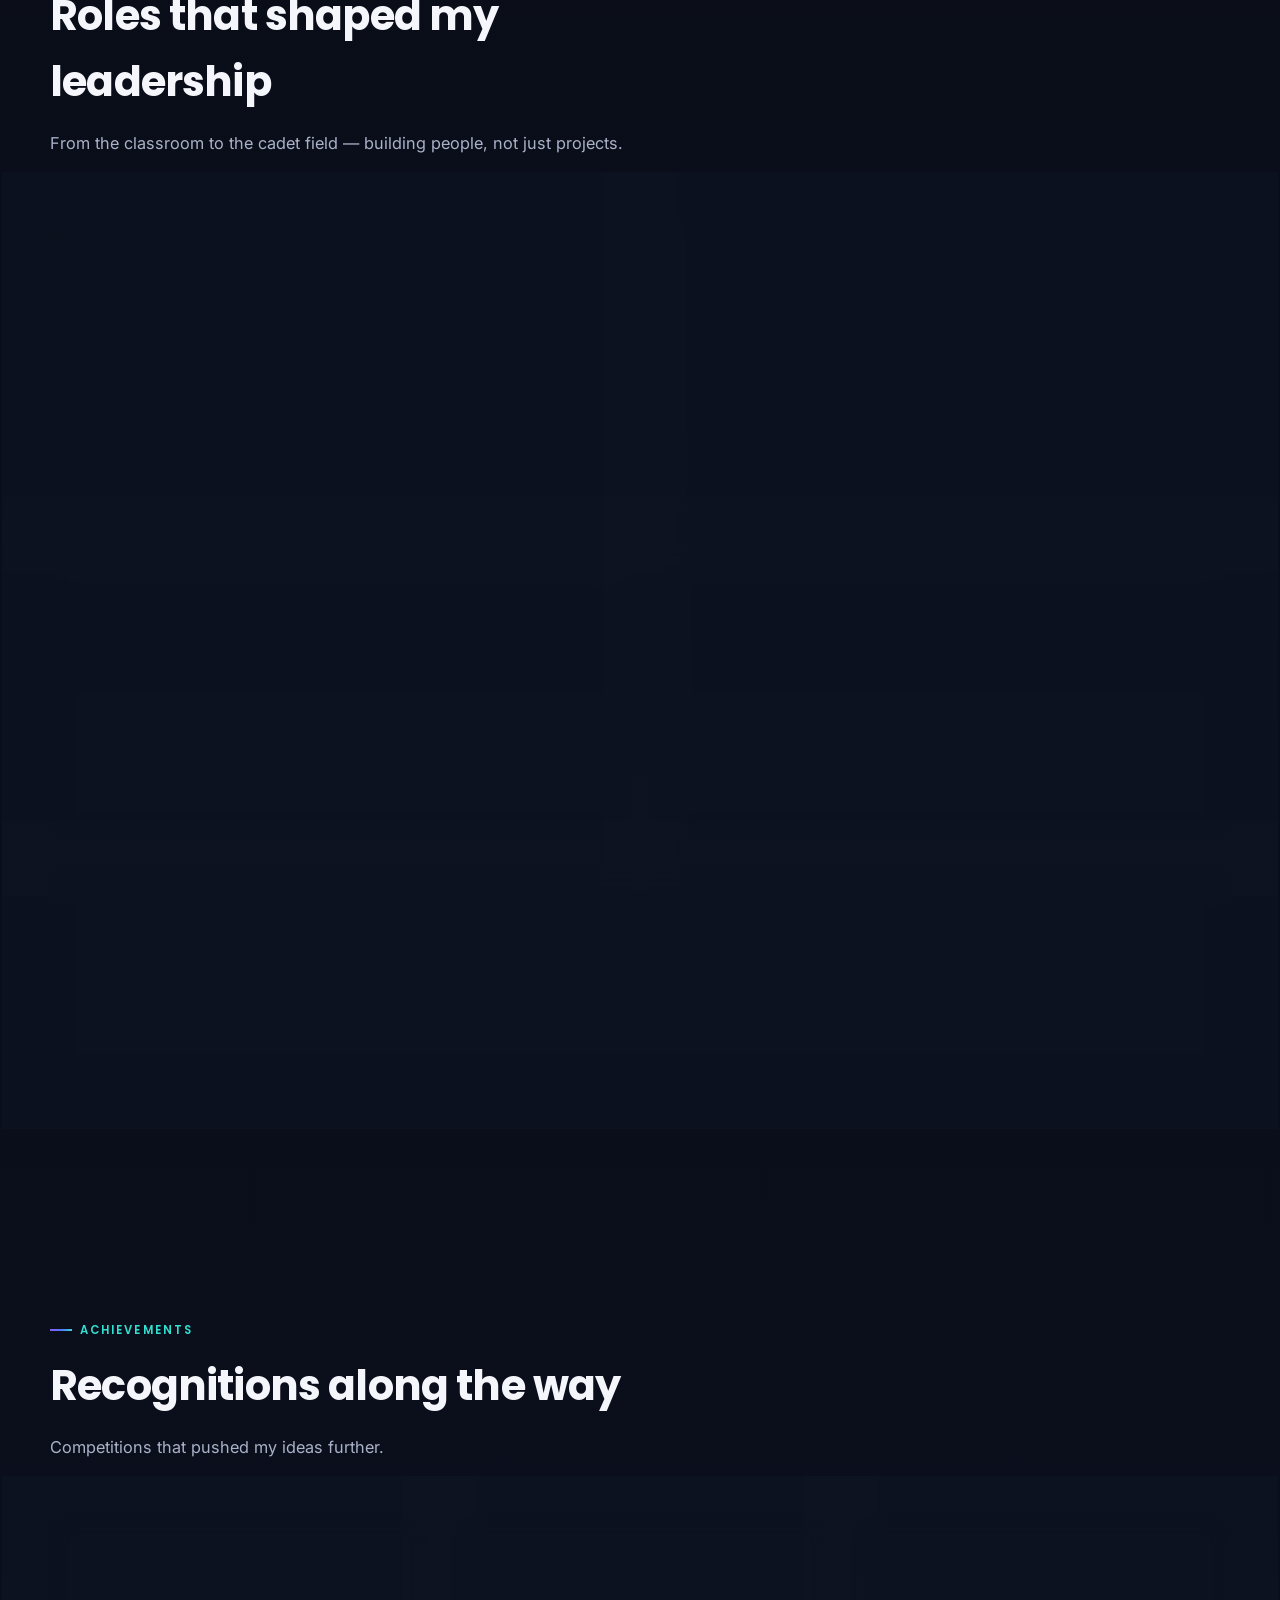
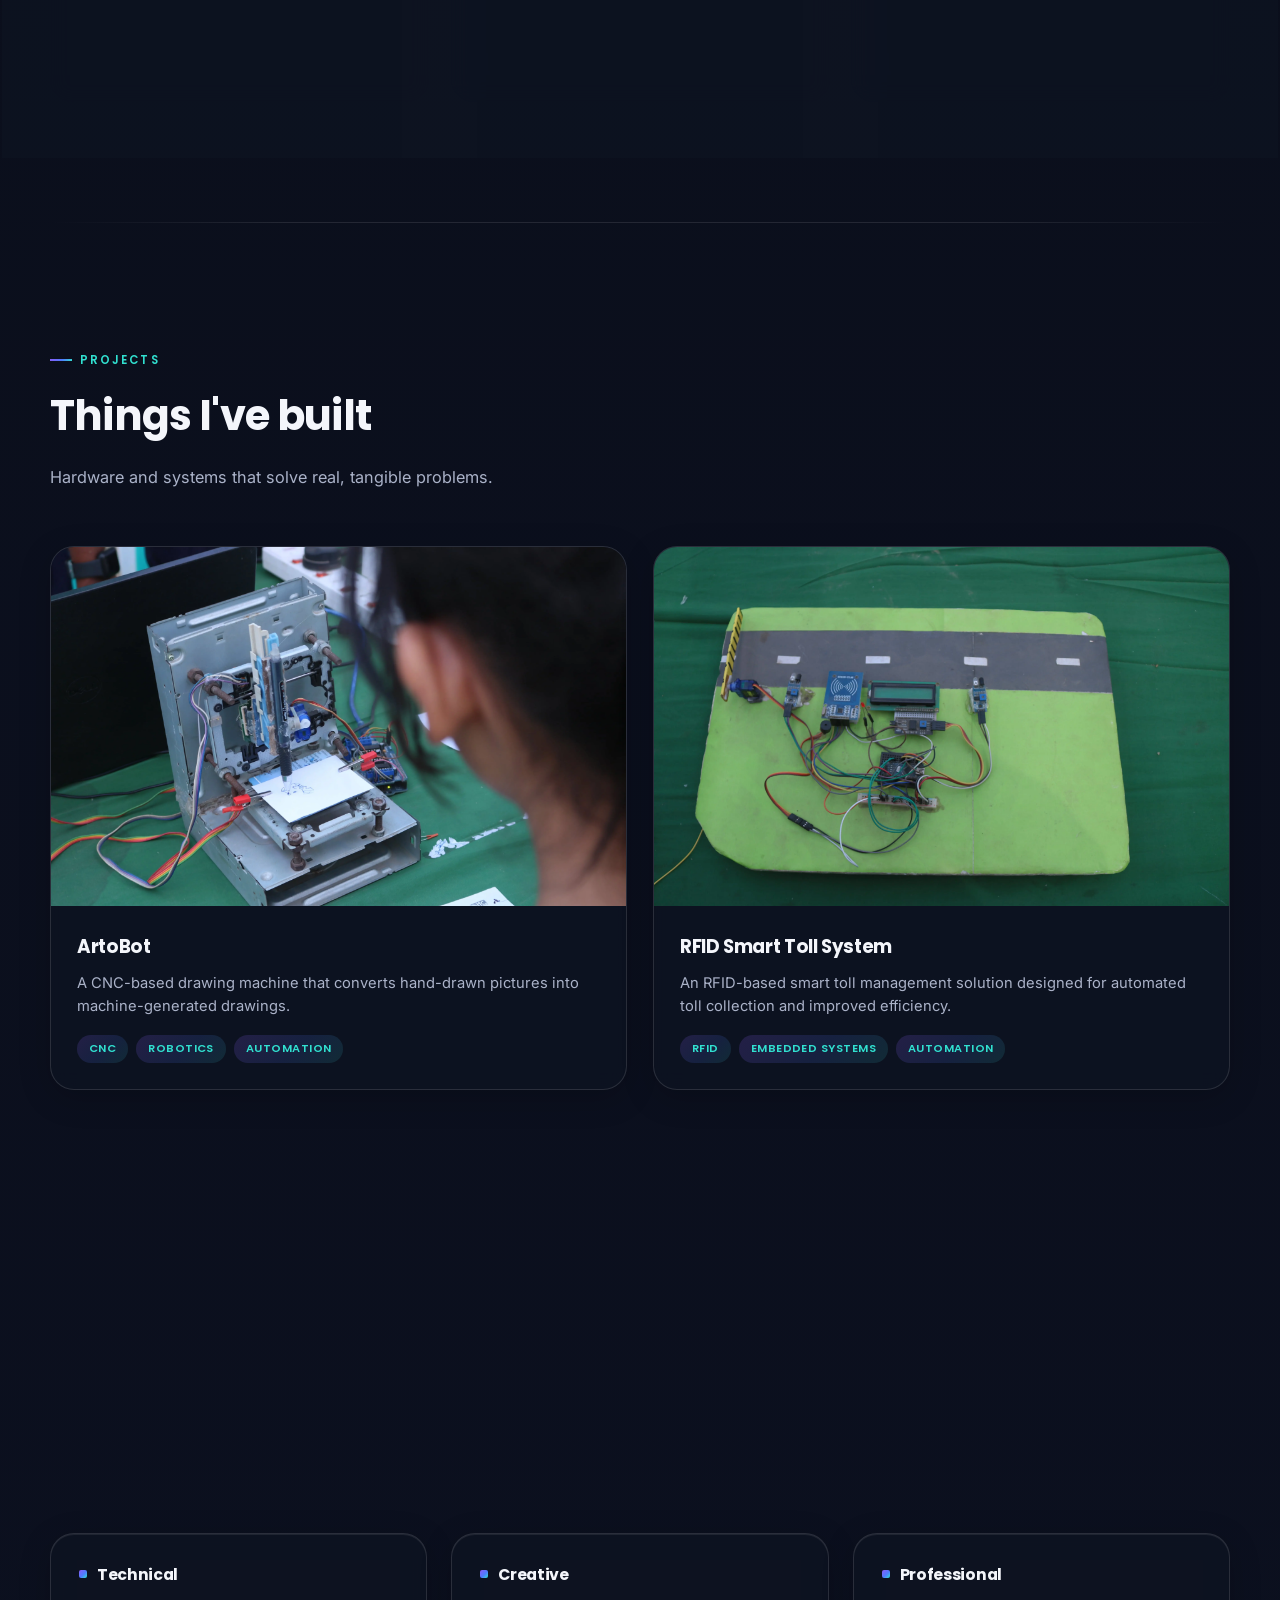
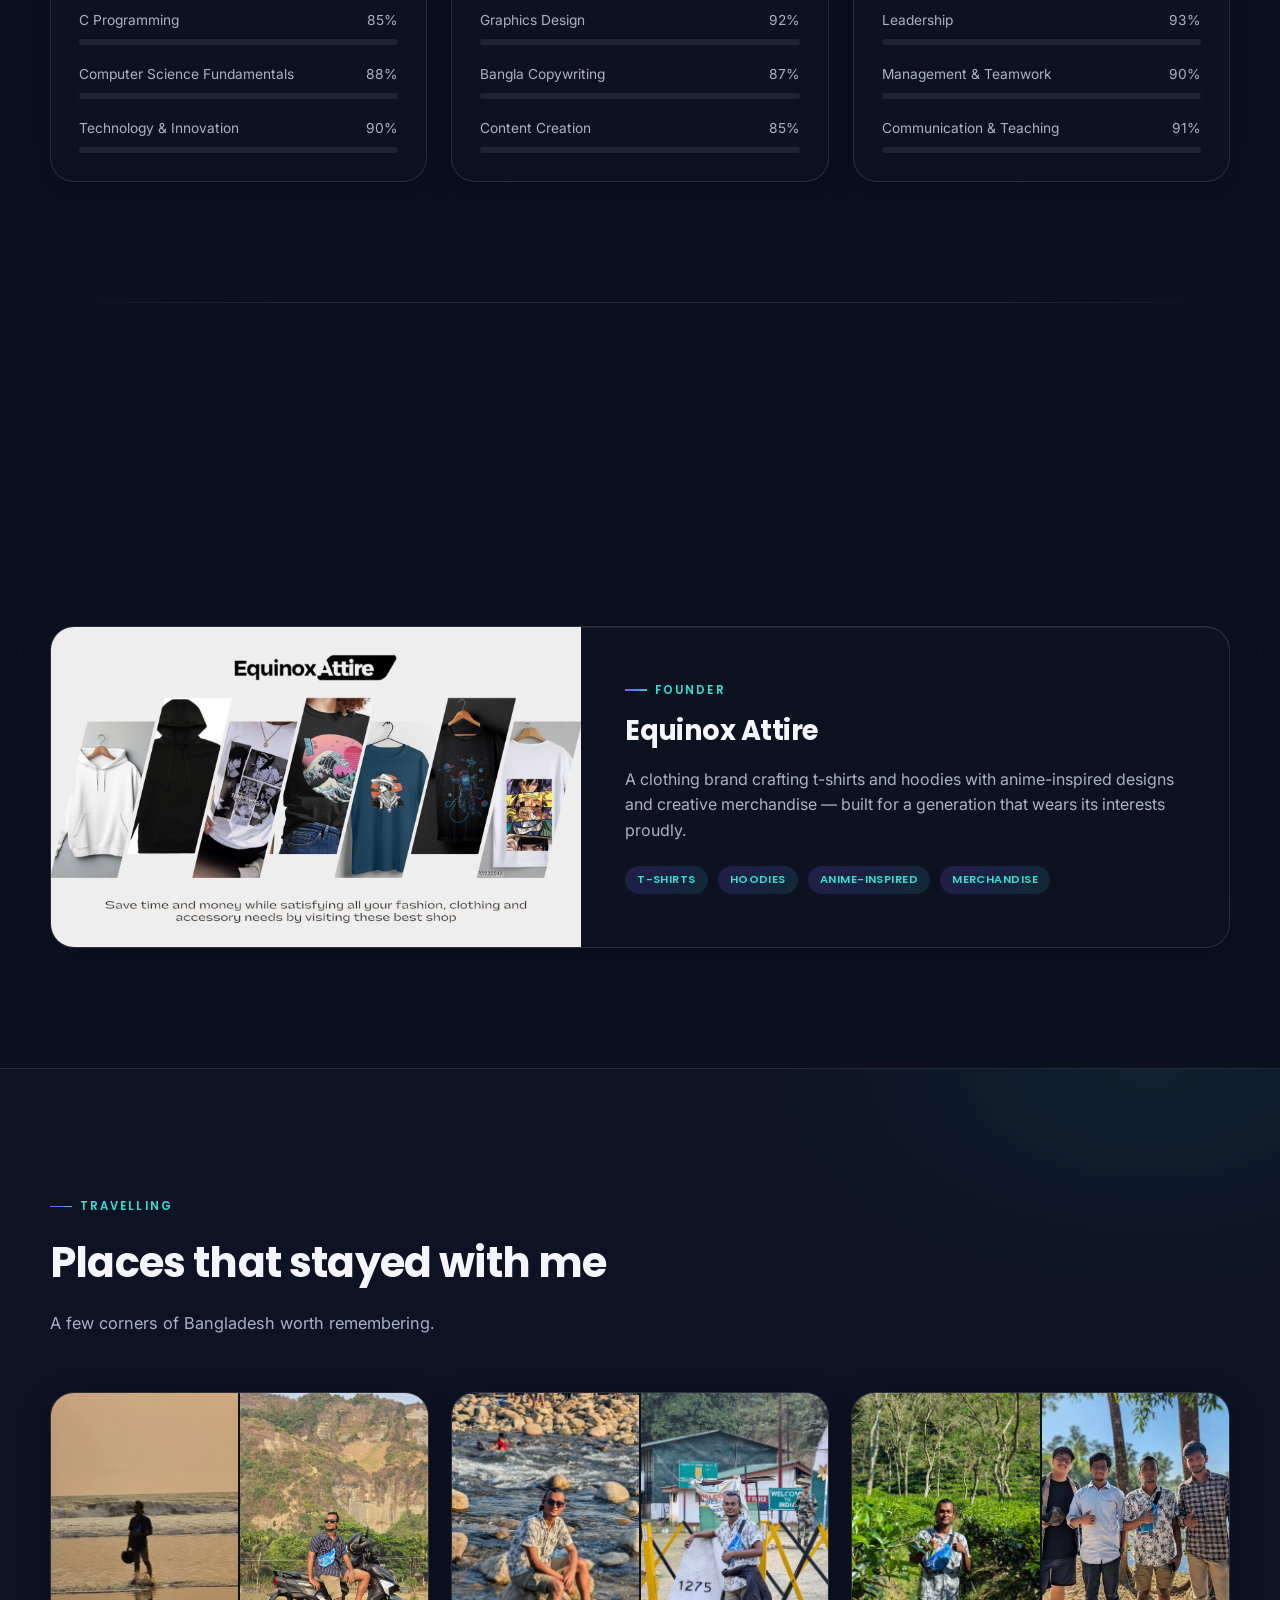
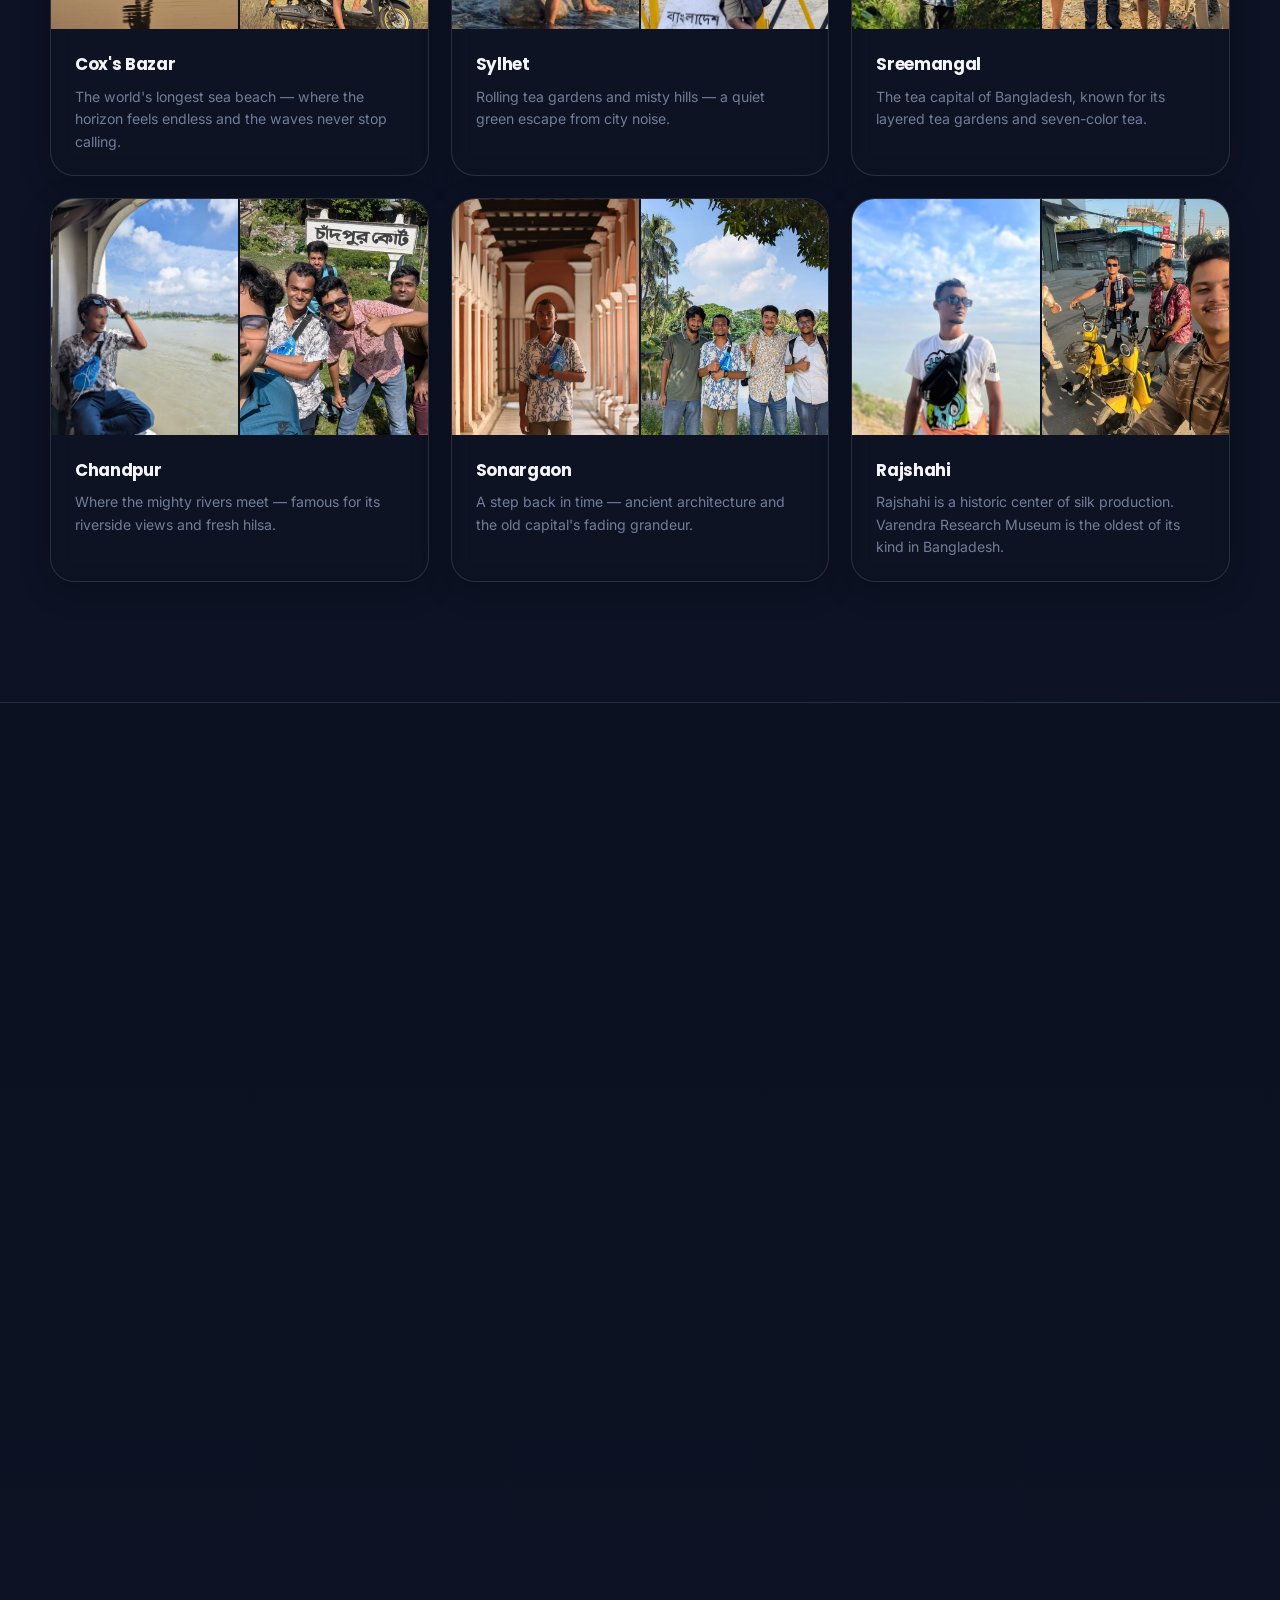
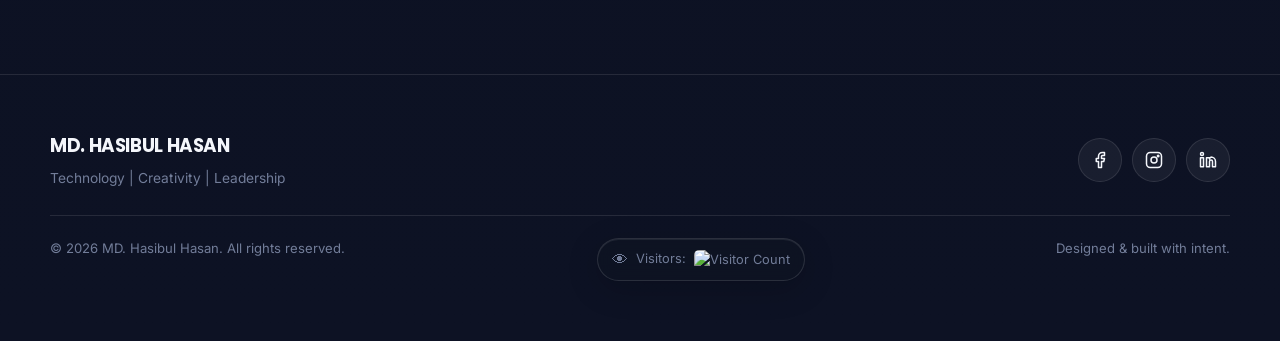
==== commit af79eb3f: "Update index.html" ====
--- a/index.html
+++ b/index.html
@@ -855,5 +855,20 @@
 </div>
 
      <script src="https://cdn.counter.dev/script.js" data-id="d47bc0b9-fb80-4392-a248-371542a888fc" data-utcoffset="6"></script>
+
+     <!-- Floating Action Buttons -->
+<div class="floating-actions">
+
+    <!-- Share -->
+    <button id="shareBtn" class="floating-btn" aria-label="Share portfolio">
+        <i class="fa-solid fa-share-nodes"></i>
+    </button>
+
+    <!-- Back to Top -->
+    <button id="backToTop" class="floating-btn" aria-label="Back to top">
+        <i class="fa-solid fa-arrow-up"></i>
+    </button>
+
+</div>
 </body>
 </html>
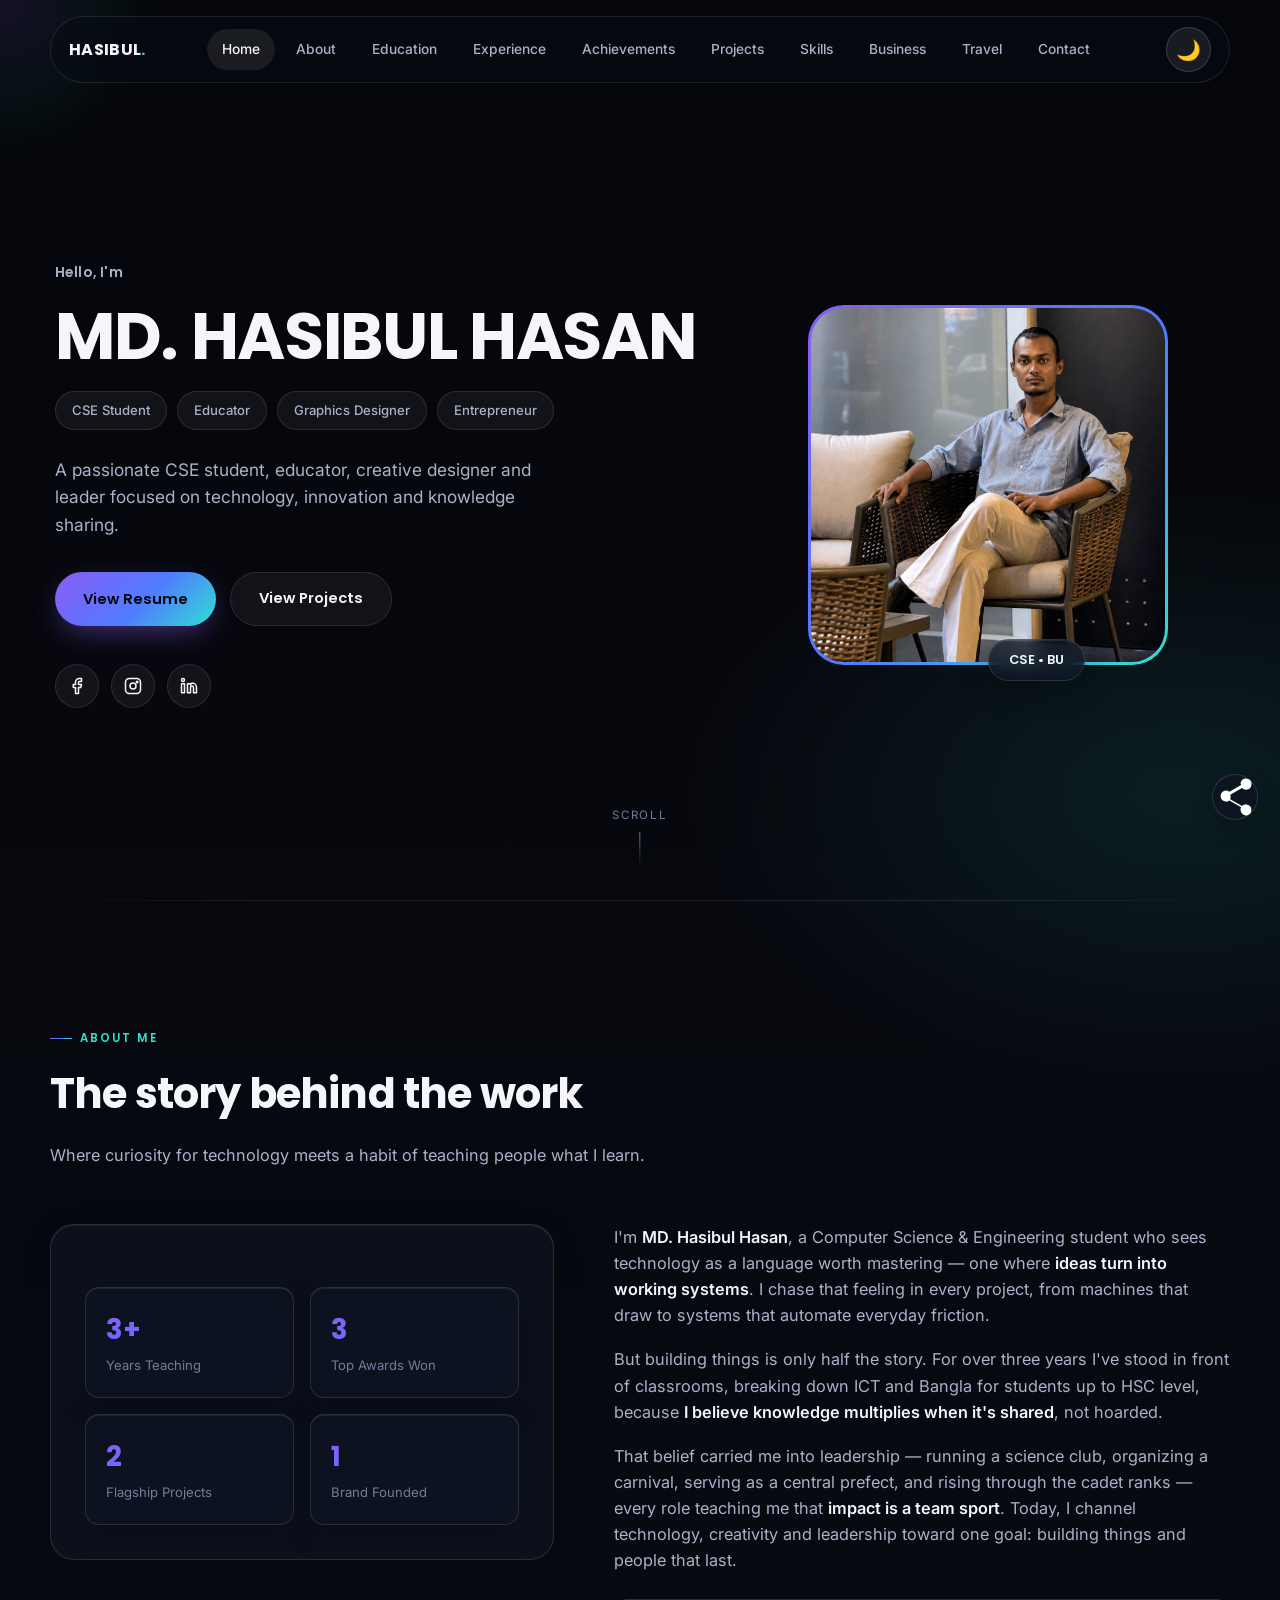
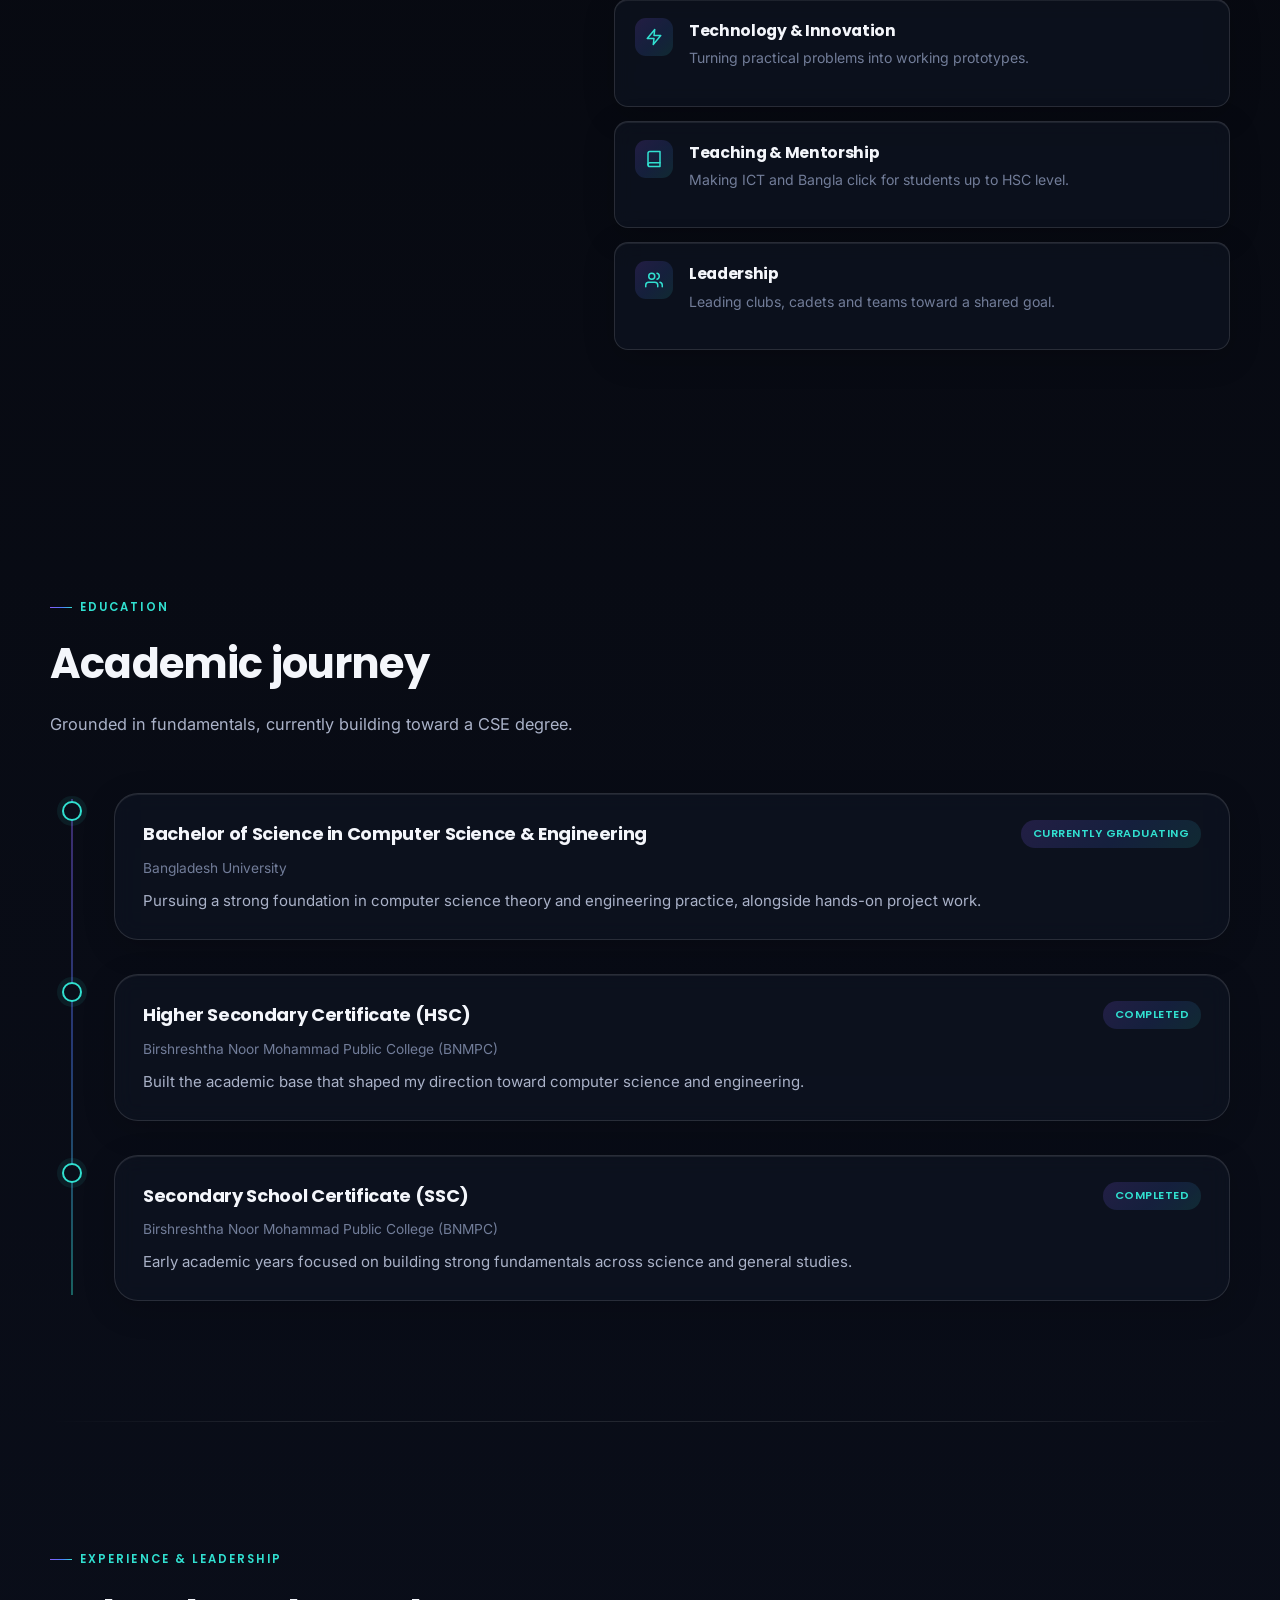
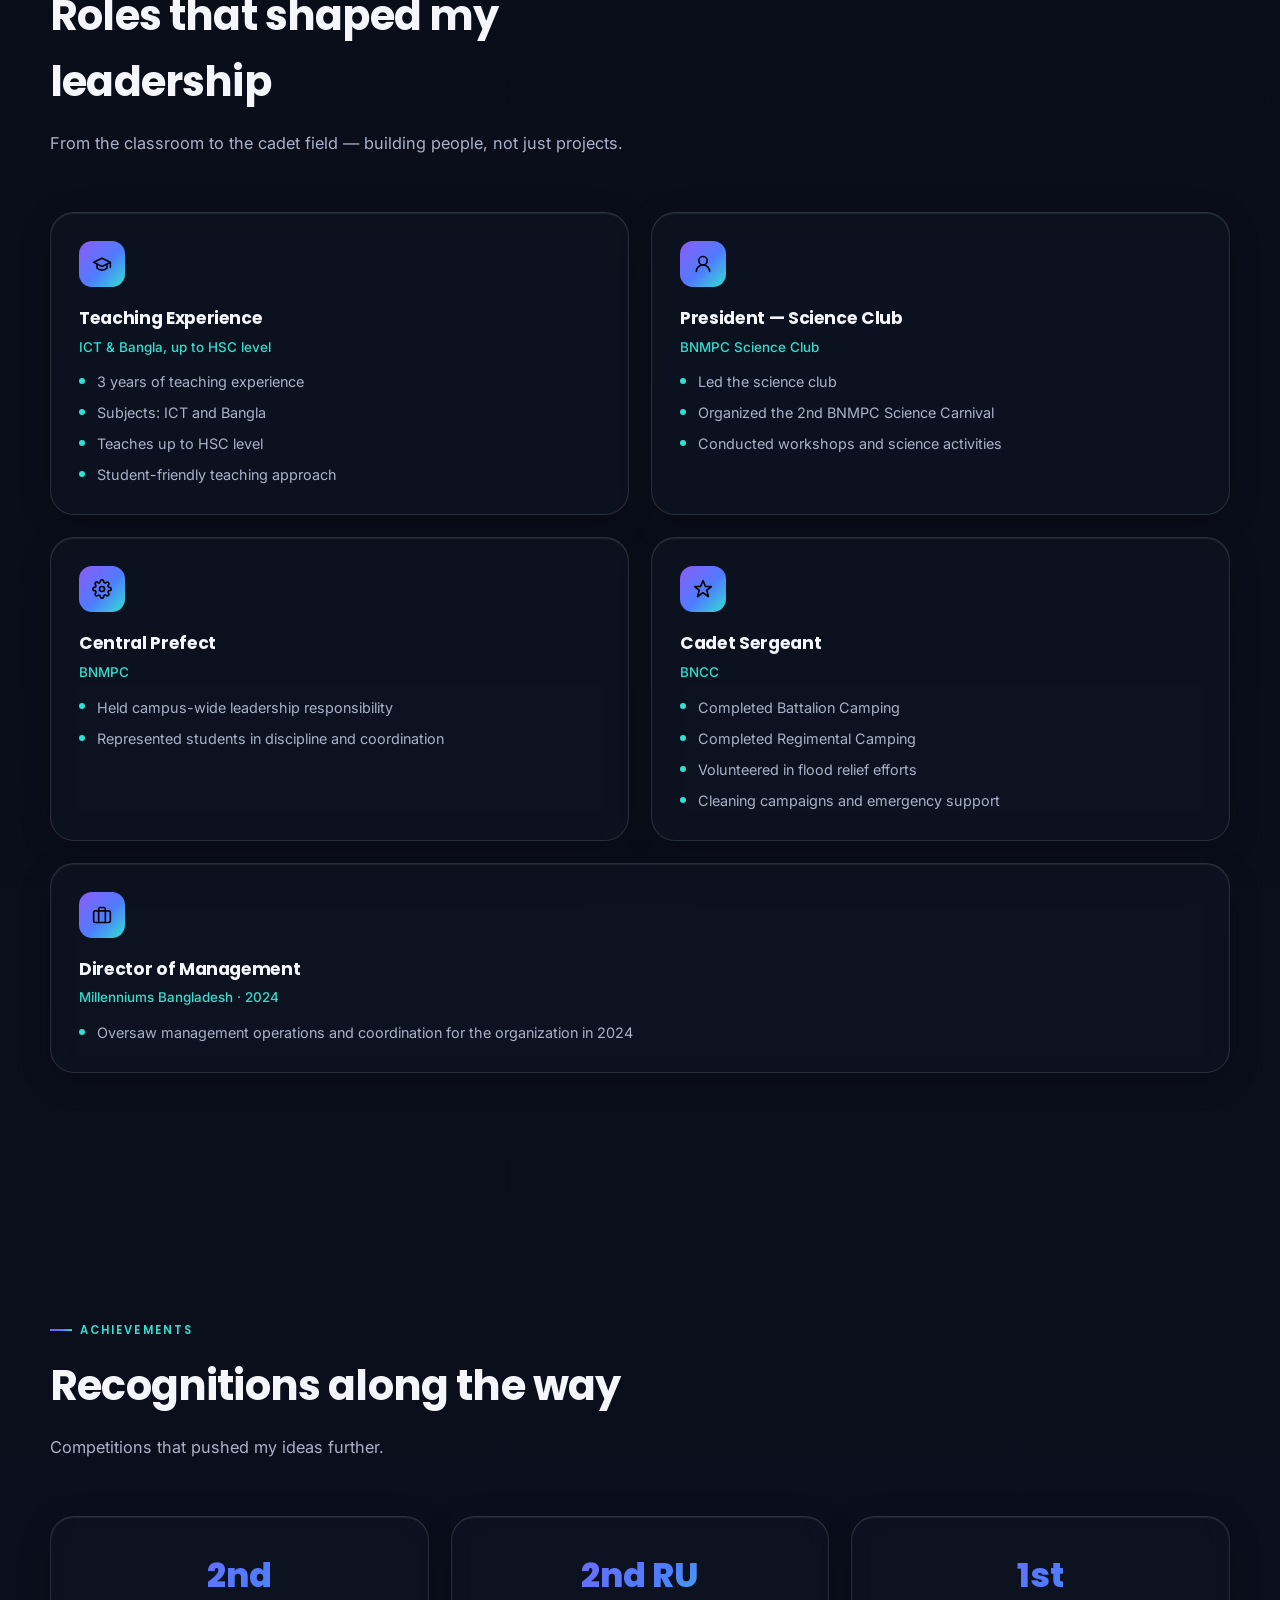
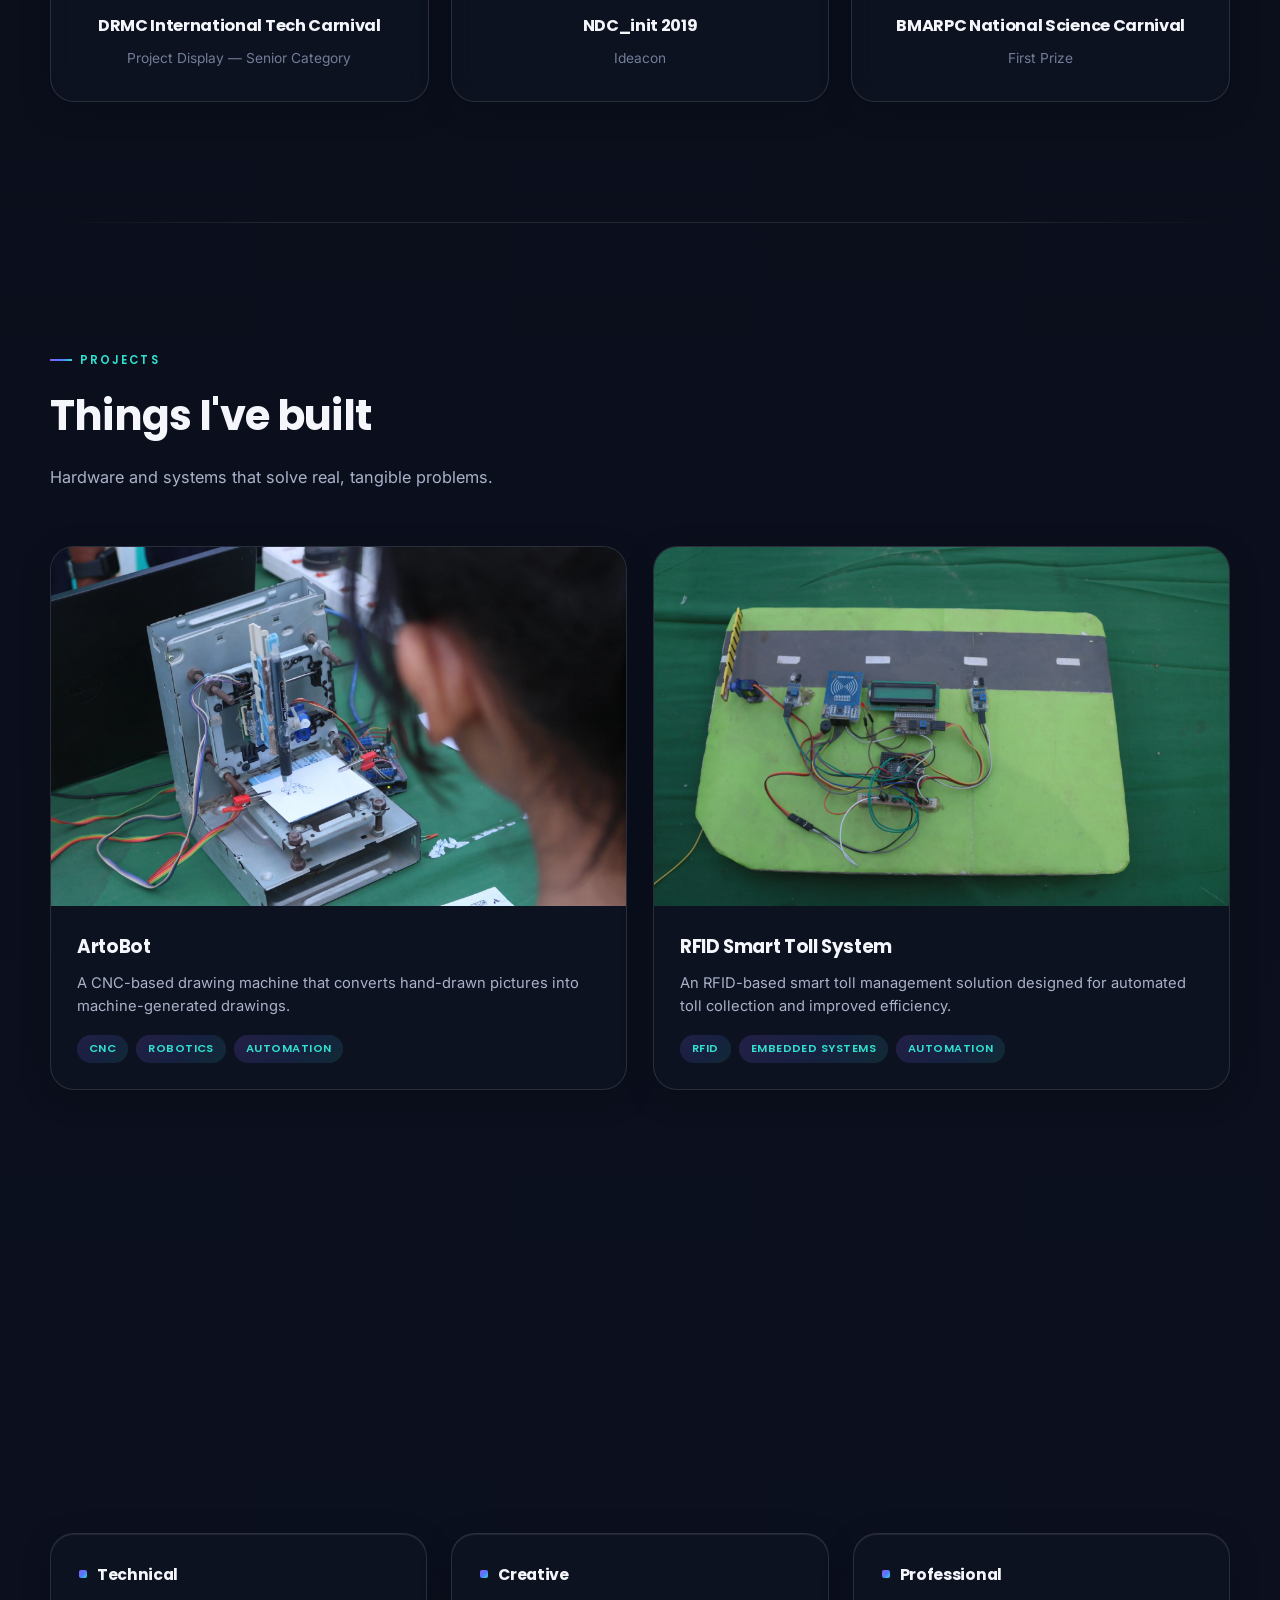
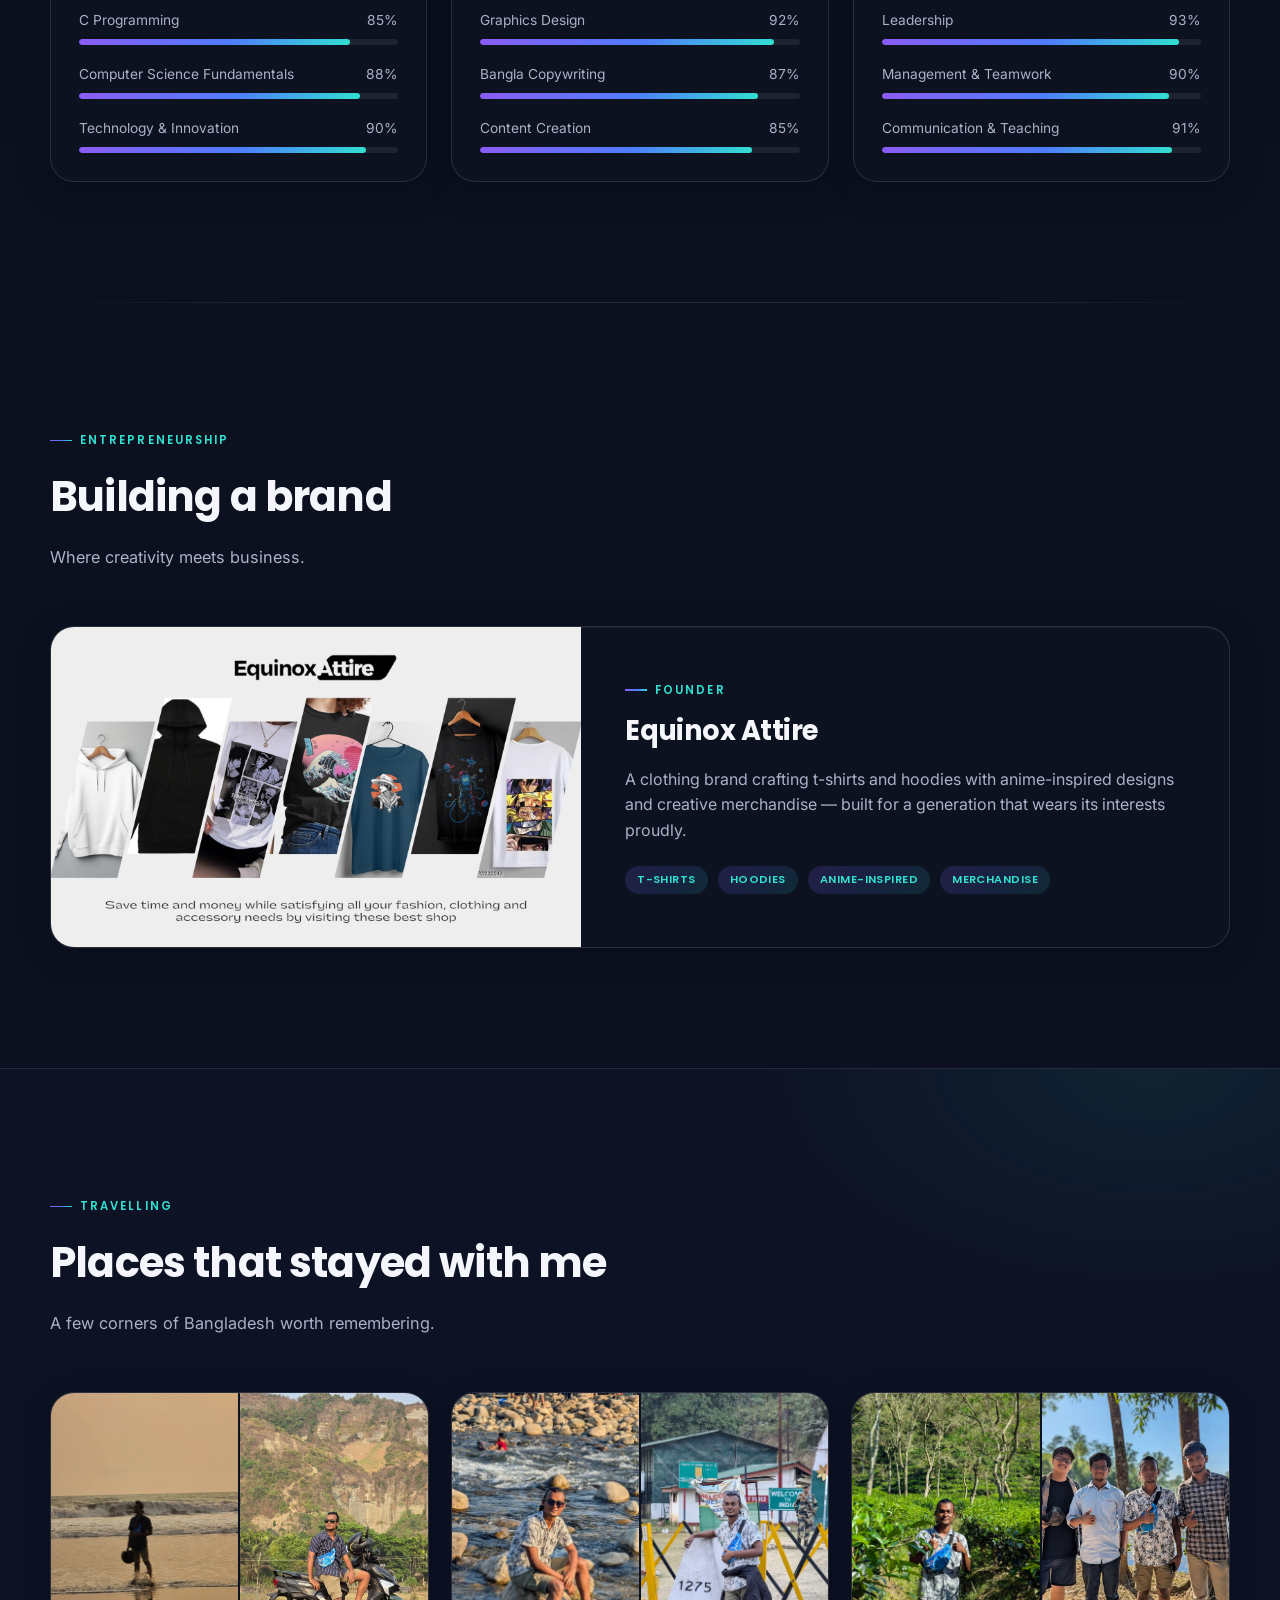
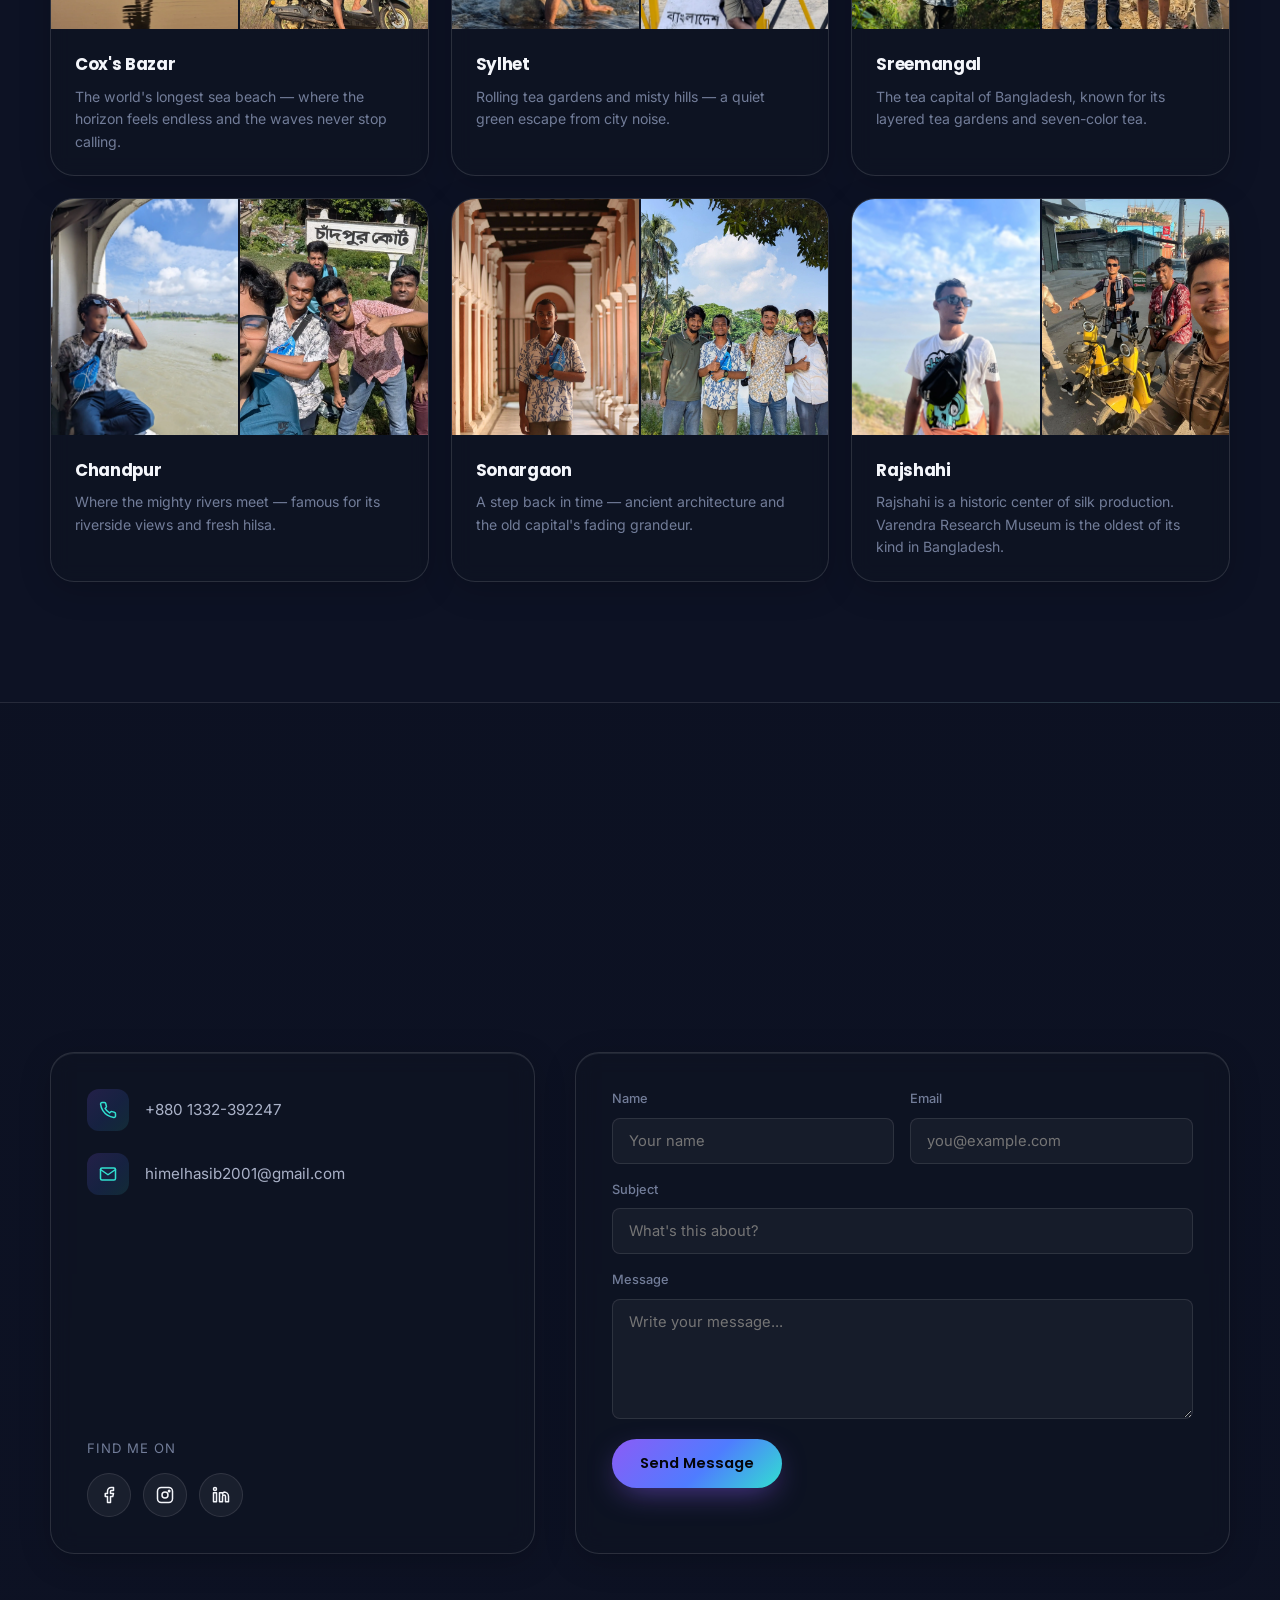
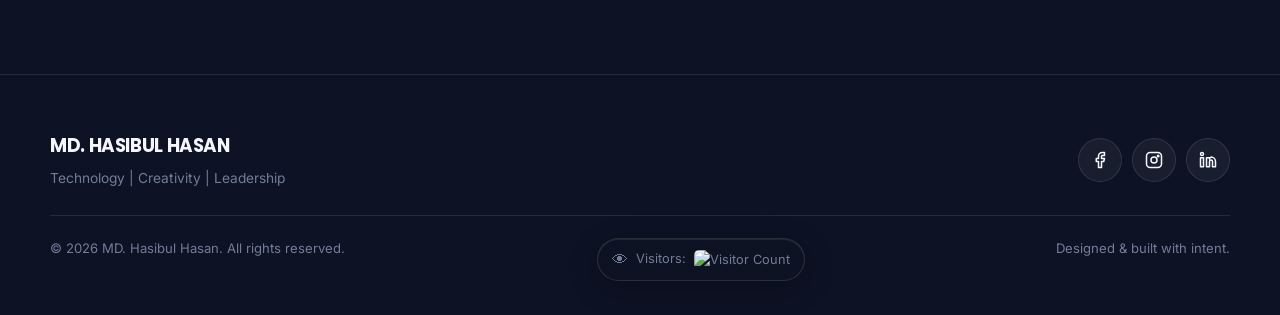
==== commit 1b83ad3d: "Update index.html" ====
--- a/index.html
+++ b/index.html
@@ -856,17 +856,23 @@
 
      <script src="https://cdn.counter.dev/script.js" data-id="d47bc0b9-fb80-4392-a248-371542a888fc" data-utcoffset="6"></script>
 
-     <!-- Floating Action Buttons -->
+   <!-- Floating Action Buttons -->
 <div class="floating-actions">
 
     <!-- Share -->
-    <button id="shareBtn" class="floating-btn" aria-label="Share portfolio">
-        <i class="fa-solid fa-share-nodes"></i>
+    <button id="shareBtn" class="floating-btn" type="button" aria-label="Share portfolio">
+        <svg viewBox="0 0 24 24" aria-hidden="true">
+            <path d="M18 8a3 3 0 1 0-2.83-4H15a3 3 0 0 0 .35 1.4L8.91 9.13A3 3 0 0 0 7 8.5a3 3 0 1 0 1.91 5.37l6.44 3.73A3 3 0 0 0 15 19a3 3 0 1 0 .83-2.06l-6.44-3.72a3.18 3.18 0 0 0 0-2.44l6.44-3.72A3 3 0 0 0 18 8Z"
+                  fill="currentColor"/>
+        </svg>
     </button>
 
-    <!-- Back to Top -->
-    <button id="backToTop" class="floating-btn" aria-label="Back to top">
-        <i class="fa-solid fa-arrow-up"></i>
+    <!-- Back To Top -->
+    <button id="backToTop" class="floating-btn" type="button" aria-label="Back to top">
+        <svg viewBox="0 0 24 24" aria-hidden="true">
+            <path d="M12 5l-7 7 1.4 1.4L11 8.8V19h2V8.8l4.6 4.6L19 12z"
+                  fill="currentColor"/>
+        </svg>
     </button>
 
 </div>
--- a/style.css
+++ b/style.css
@@ -830,3 +830,85 @@
     }
 
 }
+
+
+/* =========================
+   FLOATING ACTION BUTTONS
+========================= */
+
+.floating-actions {
+    position: fixed;
+    right: 22px;
+    bottom: 22px;
+    display: flex;
+    flex-direction: column;
+    gap: 12px;
+    z-index: 999;
+}
+
+.floating-btn {
+    width: 46px;
+    height: 46px;
+
+    display: flex;
+    align-items: center;
+    justify-content: center;
+
+    border: 1px solid rgba(255,255,255,0.14);
+    border-radius: 50%;
+
+    background: rgba(15,20,35,0.78);
+    backdrop-filter: blur(10px);
+    -webkit-backdrop-filter: blur(10px);
+
+    color: #fff;
+    font-size: 17px;
+
+    cursor: pointer;
+
+    box-shadow: 0 8px 25px rgba(0,0,0,0.22);
+
+    transition:
+        transform 0.25s ease,
+        border-color 0.25s ease,
+        box-shadow 0.25s ease;
+}
+
+.floating-btn:hover {
+    transform: translateY(-3px);
+    border-color: rgba(79,124,255,0.7);
+    box-shadow: 0 8px 28px rgba(79,124,255,0.25);
+}
+
+/* Back to top hidden initially */
+#backToTop {
+    opacity: 0;
+    visibility: hidden;
+    transform: translateY(10px);
+
+    transition:
+        opacity 0.3s ease,
+        visibility 0.3s ease,
+        transform 0.3s ease;
+}
+
+#backToTop.show {
+    opacity: 1;
+    visibility: visible;
+    transform: translateY(0);
+}
+
+/* Mobile */
+@media (max-width: 768px) {
+    .floating-actions {
+        right: 15px;
+        bottom: 15px;
+        gap: 10px;
+    }
+
+    .floating-btn {
+        width: 42px;
+        height: 42px;
+        font-size: 15px;
+    }
+}
--- a/style.css
+++ b/style.css
@@ -830,3 +830,85 @@
     }
 
 }
+
+
+/* =========================
+   FLOATING ACTION BUTTONS
+========================= */
+
+.floating-actions {
+    position: fixed;
+    right: 22px;
+    bottom: 22px;
+    display: flex;
+    flex-direction: column;
+    gap: 12px;
+    z-index: 999;
+}
+
+.floating-btn {
+    width: 46px;
+    height: 46px;
+
+    display: flex;
+    align-items: center;
+    justify-content: center;
+
+    border: 1px solid rgba(255,255,255,0.14);
+    border-radius: 50%;
+
+    background: rgba(15,20,35,0.78);
+    backdrop-filter: blur(10px);
+    -webkit-backdrop-filter: blur(10px);
+
+    color: #fff;
+    font-size: 17px;
+
+    cursor: pointer;
+
+    box-shadow: 0 8px 25px rgba(0,0,0,0.22);
+
+    transition:
+        transform 0.25s ease,
+        border-color 0.25s ease,
+        box-shadow 0.25s ease;
+}
+
+.floating-btn:hover {
+    transform: translateY(-3px);
+    border-color: rgba(79,124,255,0.7);
+    box-shadow: 0 8px 28px rgba(79,124,255,0.25);
+}
+
+/* Back to top hidden initially */
+#backToTop {
+    opacity: 0;
+    visibility: hidden;
+    transform: translateY(10px);
+
+    transition:
+        opacity 0.3s ease,
+        visibility 0.3s ease,
+        transform 0.3s ease;
+}
+
+#backToTop.show {
+    opacity: 1;
+    visibility: visible;
+    transform: translateY(0);
+}
+
+/* Mobile */
+@media (max-width: 768px) {
+    .floating-actions {
+        right: 15px;
+        bottom: 15px;
+        gap: 10px;
+    }
+
+    .floating-btn {
+        width: 42px;
+        height: 42px;
+        font-size: 15px;
+    }
+}
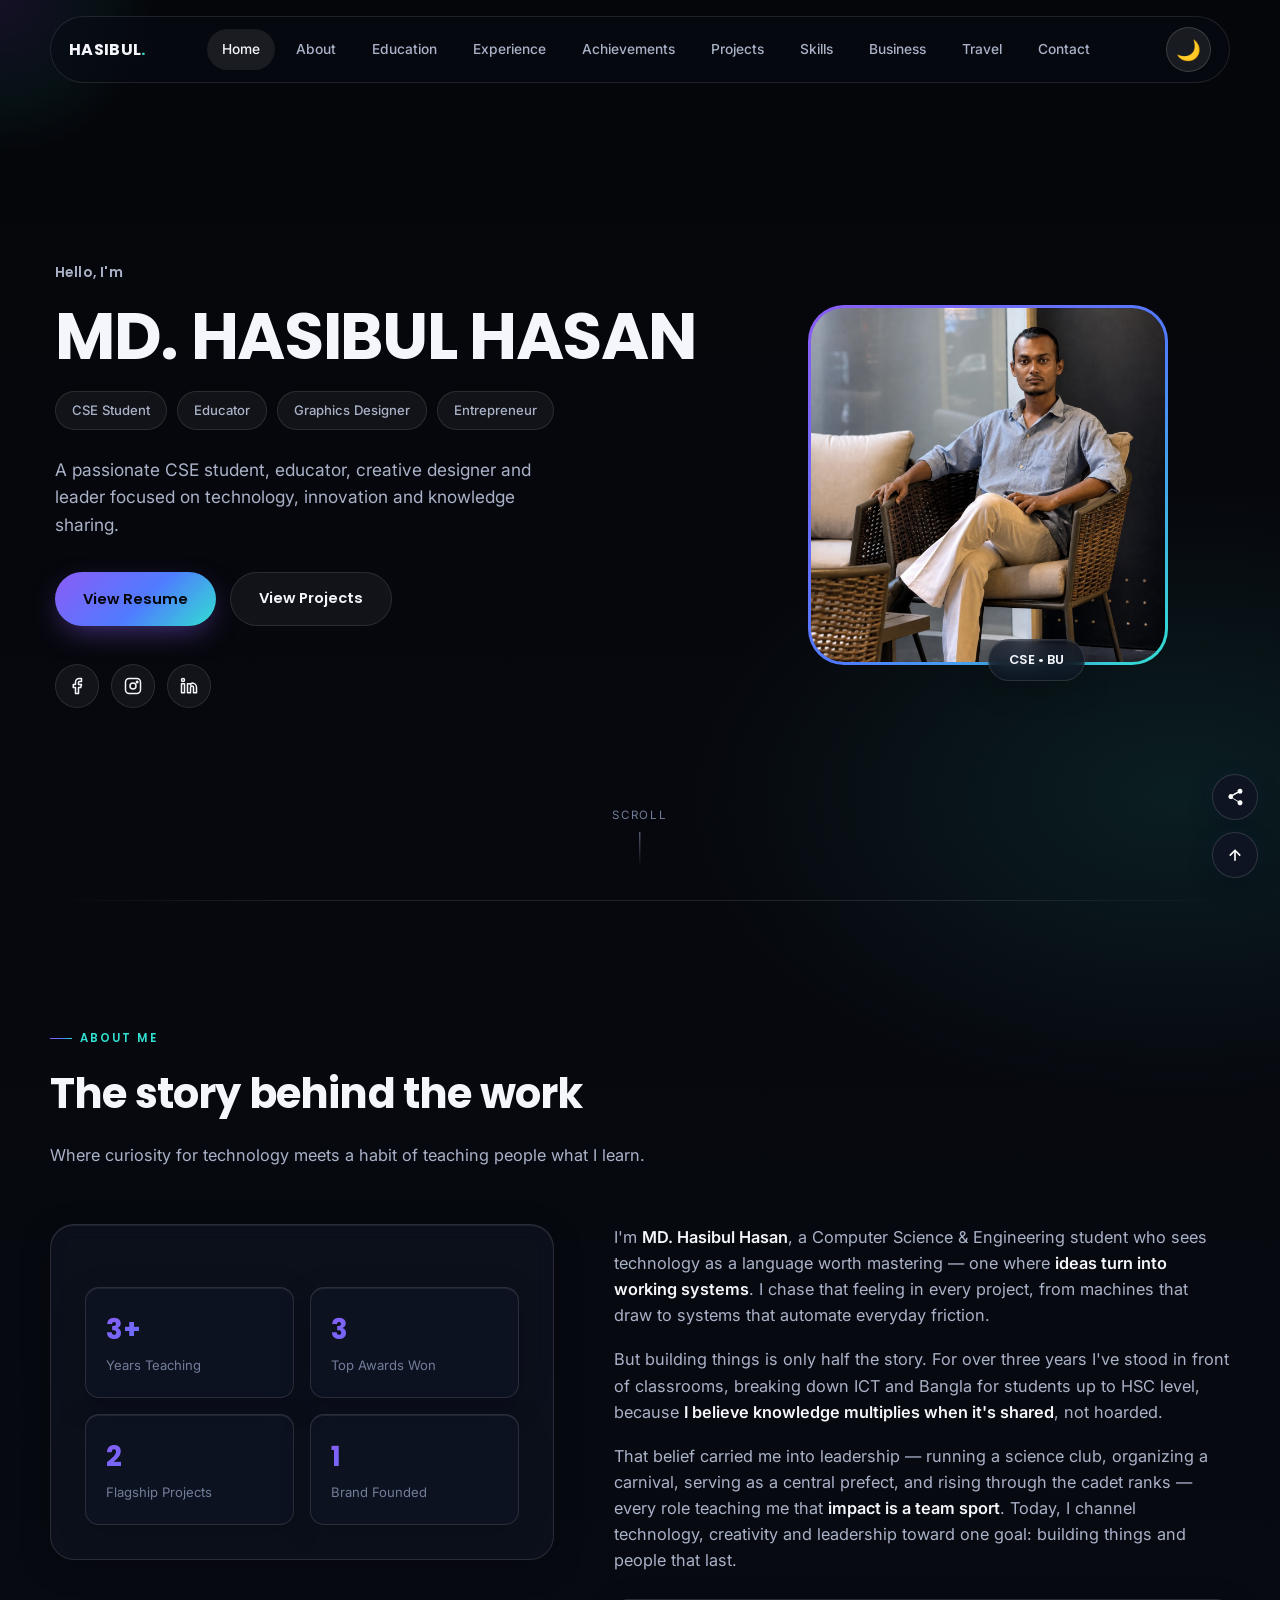
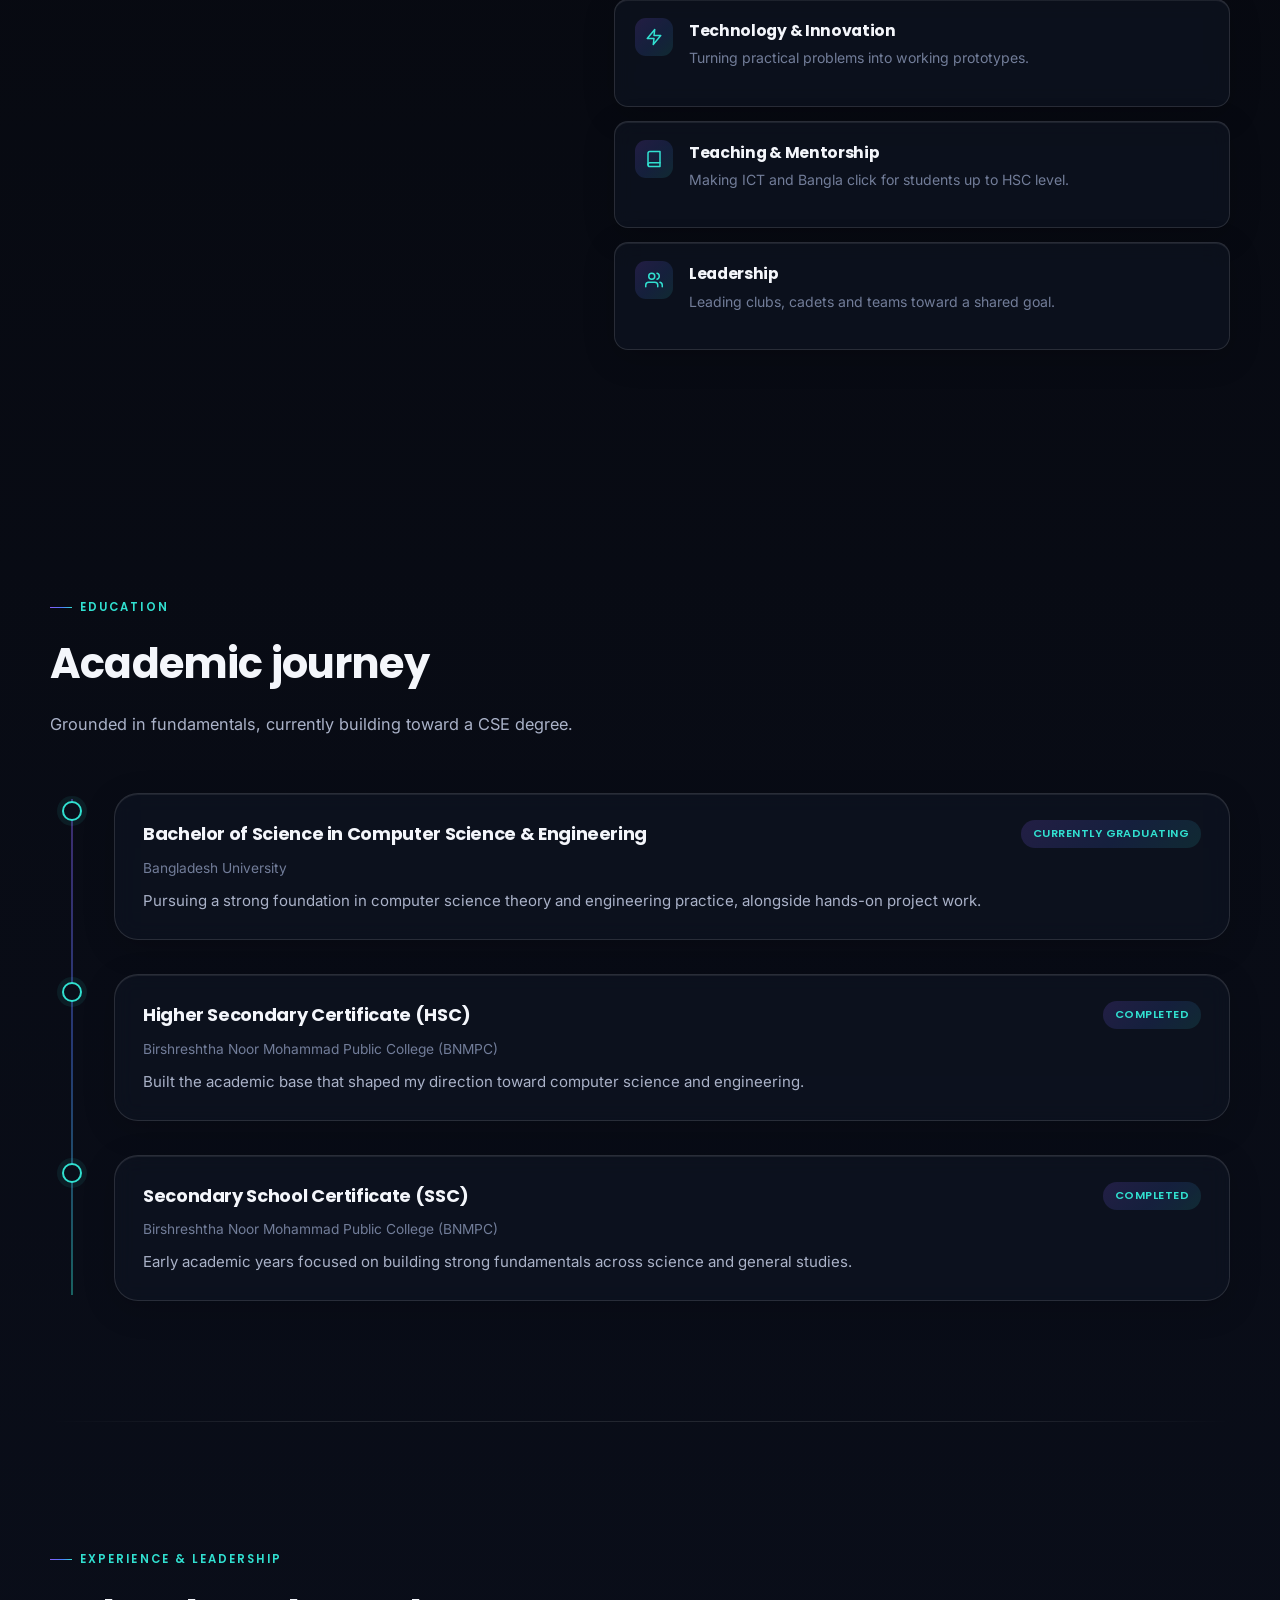
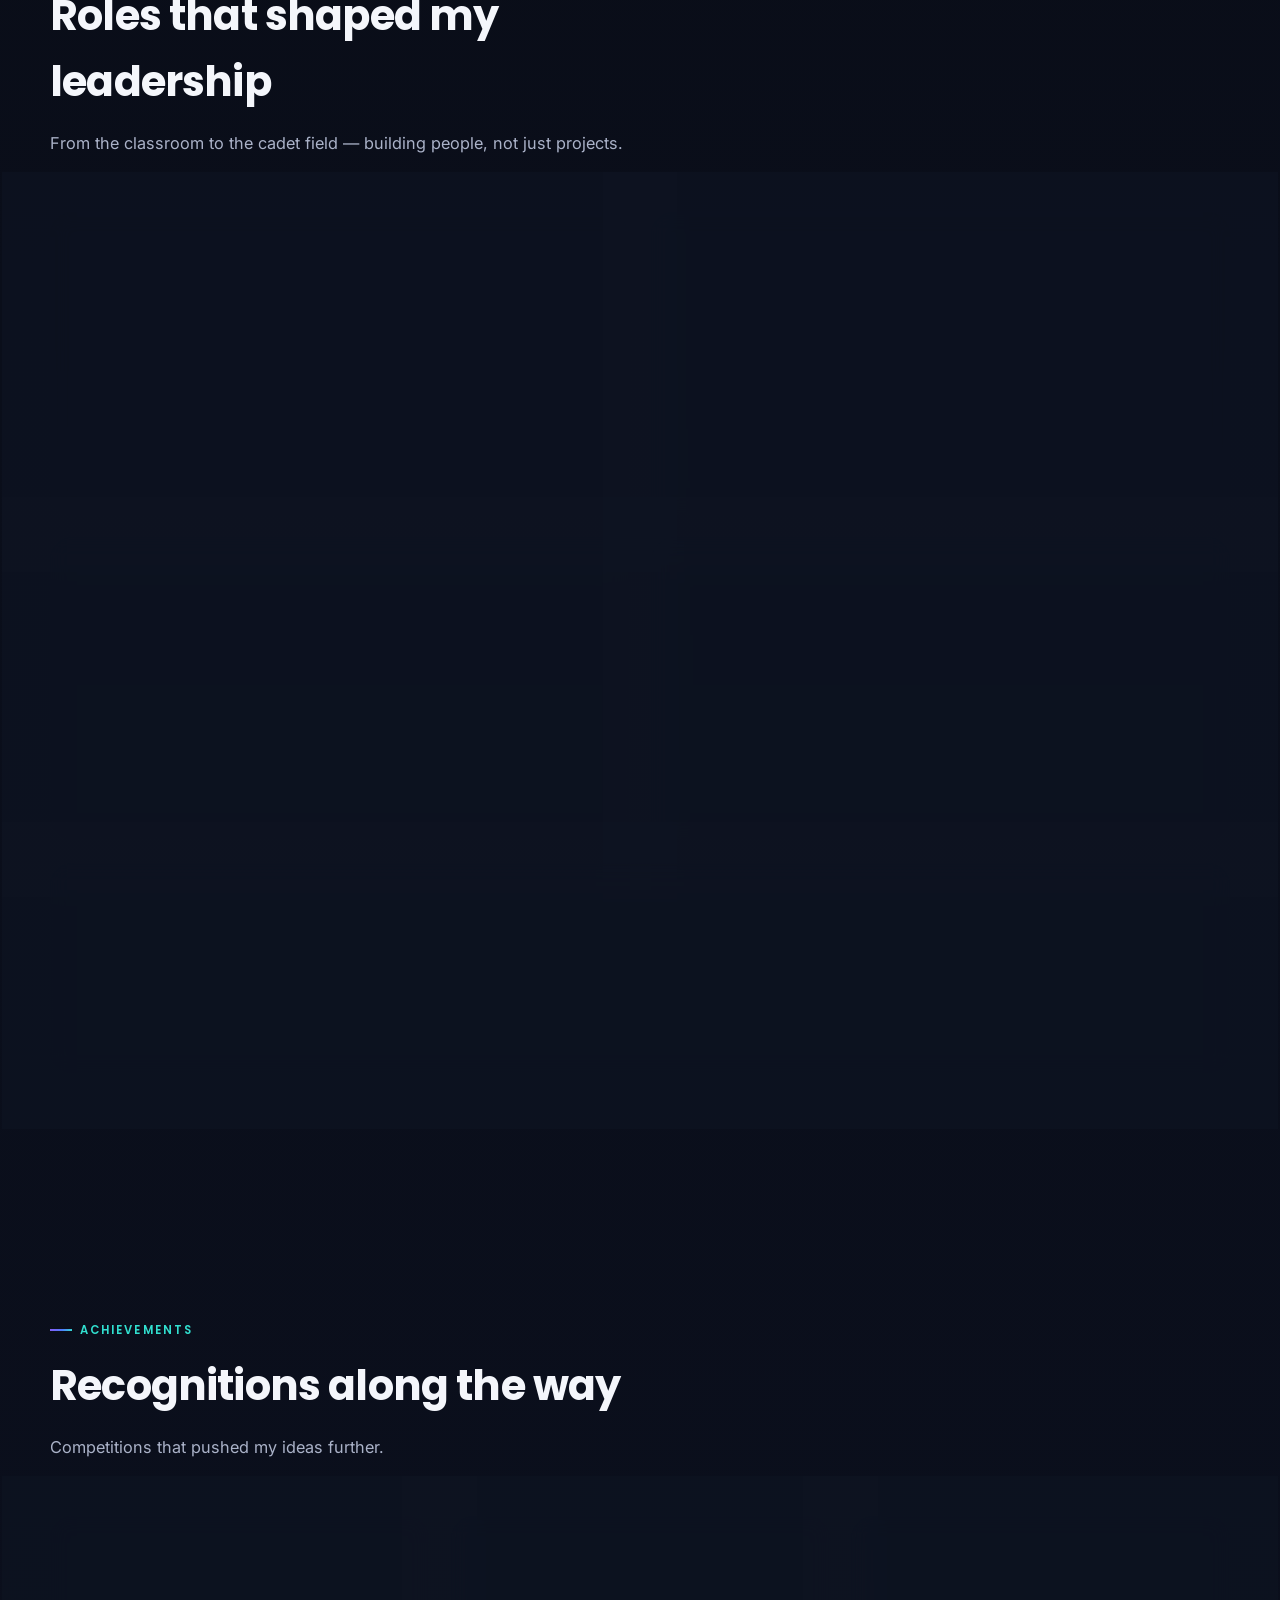
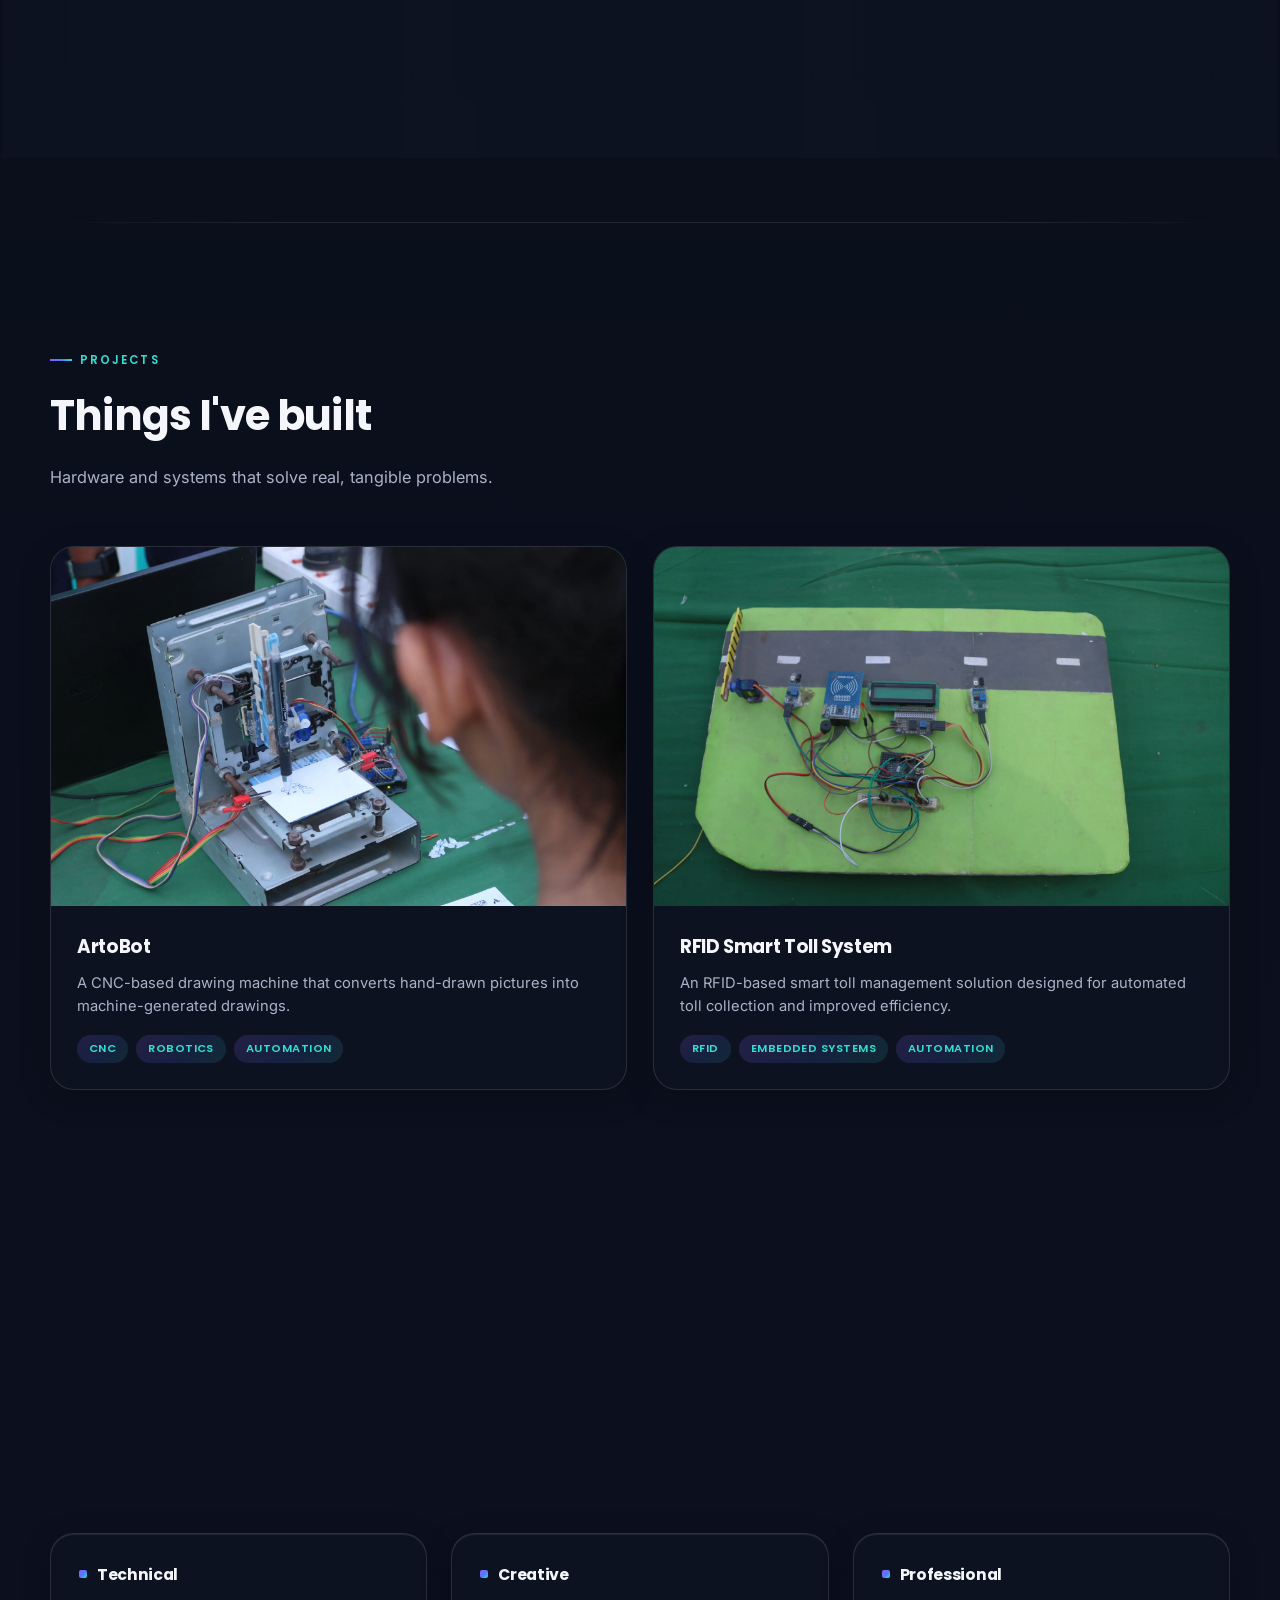
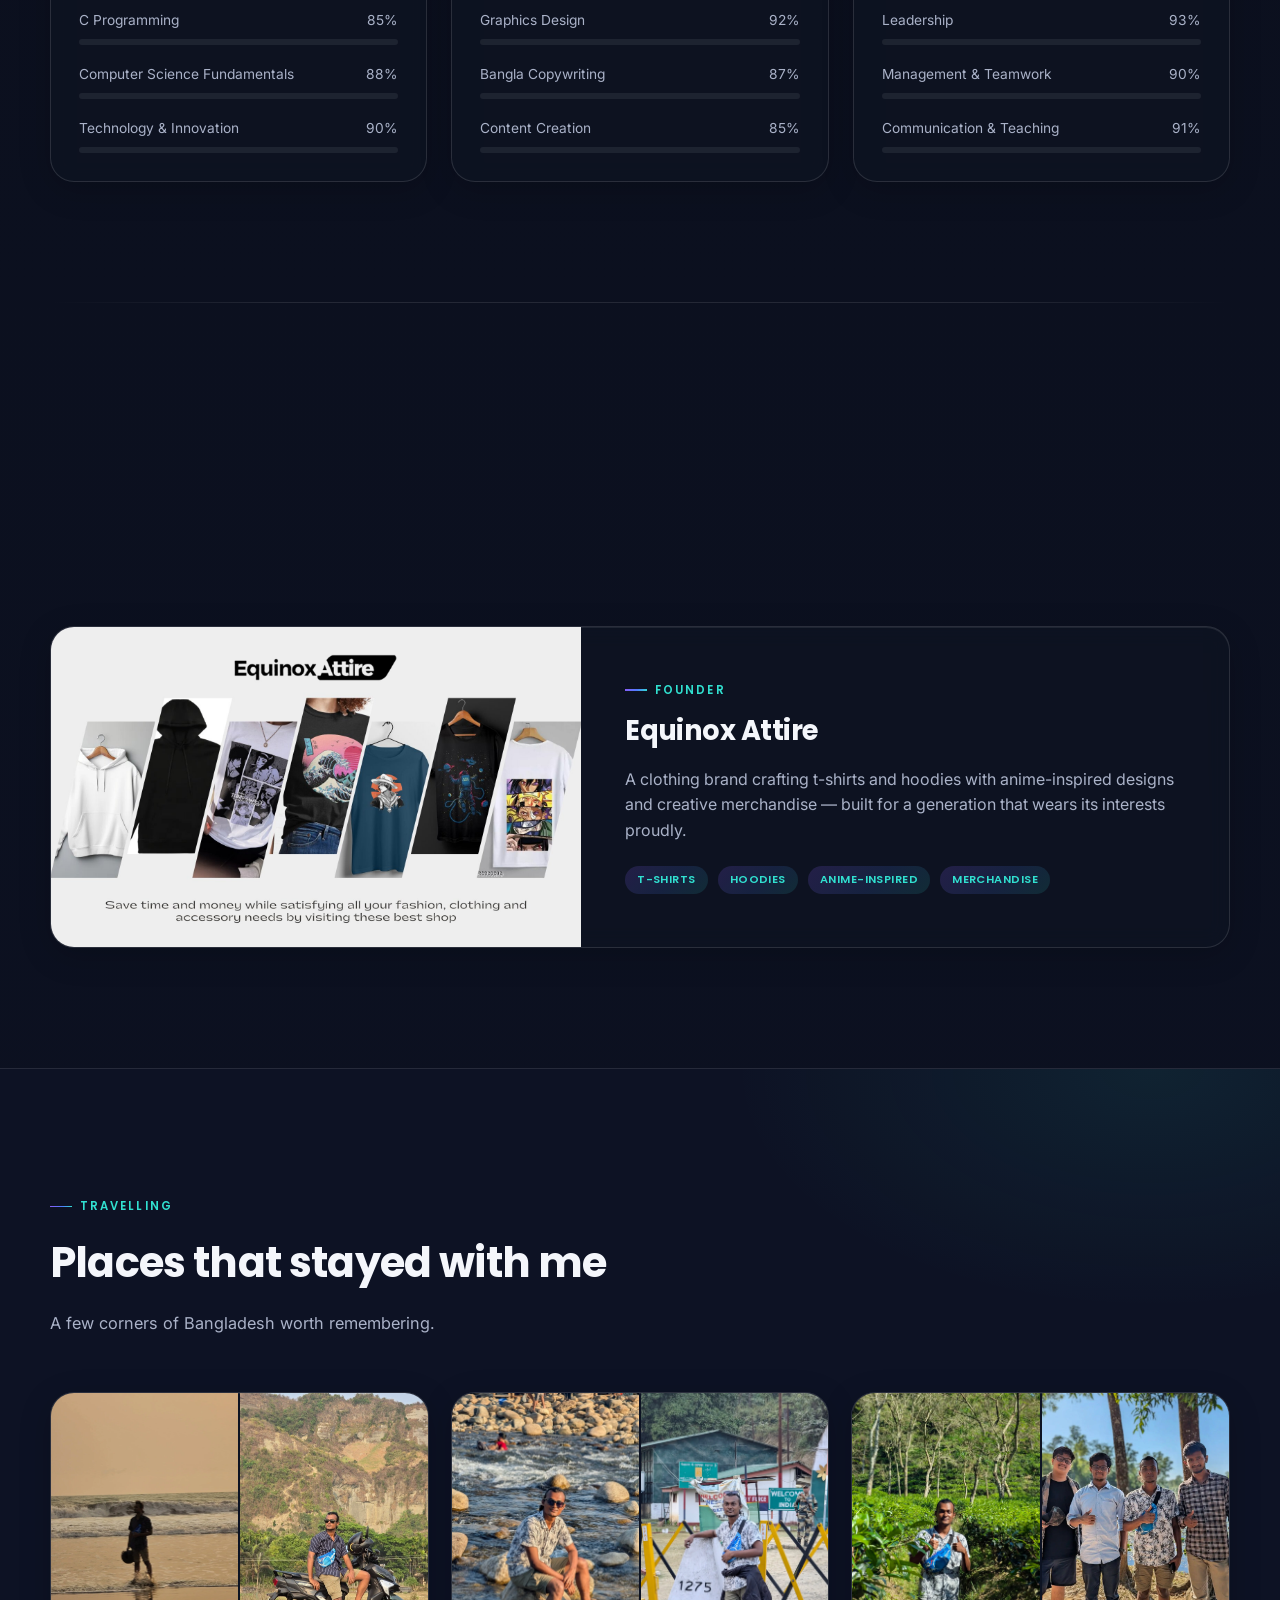
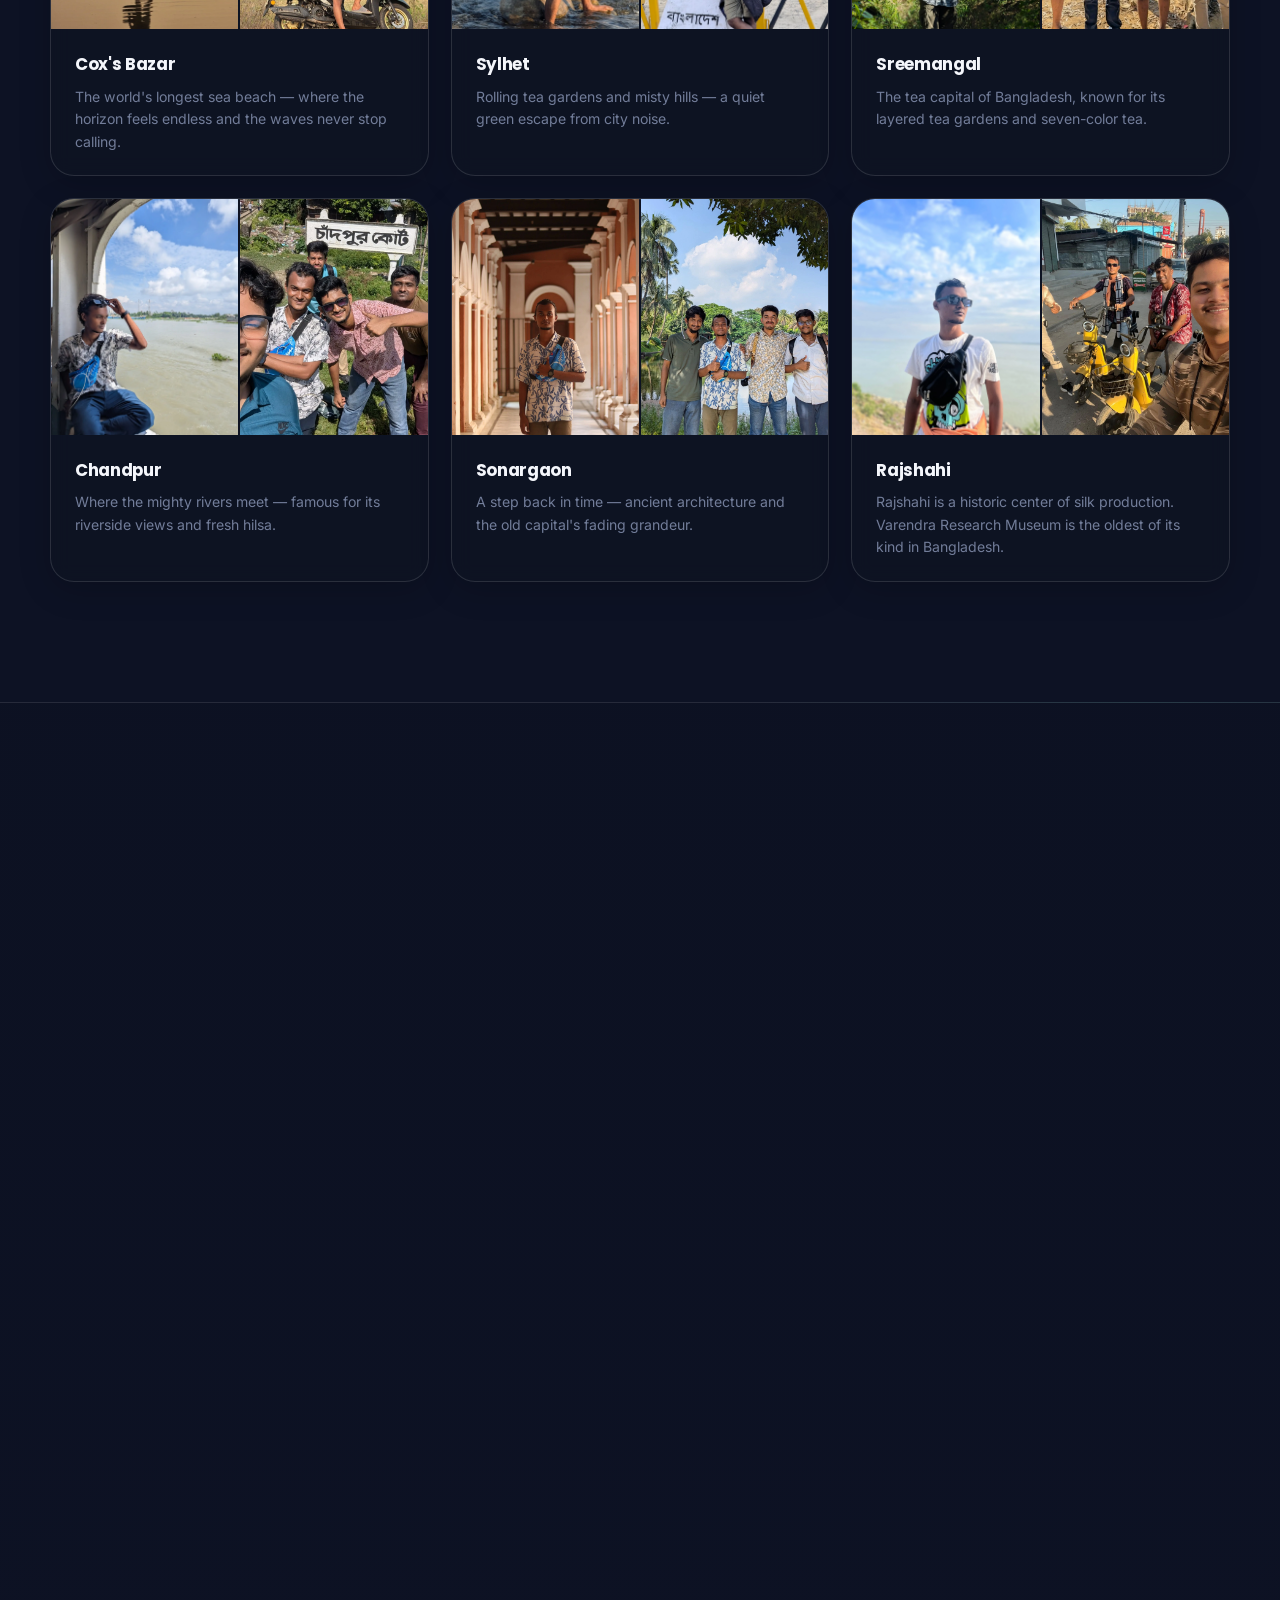
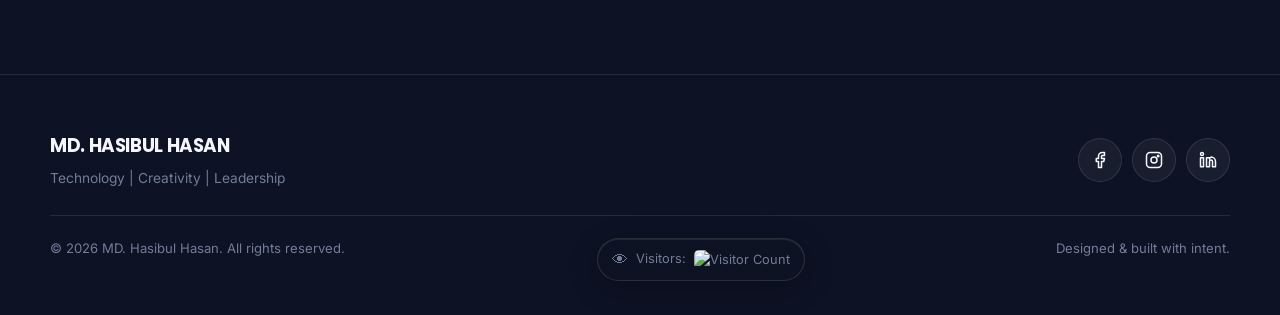
==== commit a397d216: "Update index.html" ====
--- a/index.html
+++ b/index.html
@@ -20,7 +20,9 @@
 
 <link rel="canonical" href="https://mdhasibulhasann.github.io/">
 
-<link rel="icon" type="image/png" href="images/logo.png">
+<link rel="icon" type="image/png" sizes="512x512" href="/images/logo.png">
+<link rel="shortcut icon" href="/images/logo.png">
+<link rel="apple-touch-icon" href="/images/logo.png">
 
 <meta name="theme-color" content="#08111f">
 
--- a/style.css
+++ b/style.css
@@ -832,18 +832,18 @@
 }
 
 
-/* =========================
-   FLOATING ACTION BUTTONS
-========================= */
+/* FLOATING BUTTONS */
 
 .floating-actions {
     position: fixed;
     right: 22px;
     bottom: 22px;
+
     display: flex;
     flex-direction: column;
     gap: 12px;
-    z-index: 999;
+
+    z-index: 99999;
 }
 
 .floating-btn {
@@ -854,19 +854,22 @@
     align-items: center;
     justify-content: center;
 
+    padding: 0;
+
     border: 1px solid rgba(255,255,255,0.14);
     border-radius: 50%;
 
-    background: rgba(15,20,35,0.78);
+    background: rgba(15,20,35,0.88);
+    color: #ffffff;
+
     backdrop-filter: blur(10px);
     -webkit-backdrop-filter: blur(10px);
 
-    color: #fff;
-    font-size: 17px;
-
     cursor: pointer;
 
-    box-shadow: 0 8px 25px rgba(0,0,0,0.22);
+    box-shadow:
+        0 8px 24px rgba(0,0,0,0.25),
+        0 0 18px rgba(79,124,255,0.08);
 
     transition:
         transform 0.25s ease,
@@ -874,22 +877,29 @@
         box-shadow 0.25s ease;
 }
 
+.floating-btn svg {
+    width: 20px;
+    height: 20px;
+    display: block;
+    pointer-events: none;
+}
+
 .floating-btn:hover {
     transform: translateY(-3px);
-    border-color: rgba(79,124,255,0.7);
-    box-shadow: 0 8px 28px rgba(79,124,255,0.25);
-}
-
-/* Back to top hidden initially */
+    border-color: #4f7cff;
+
+    box-shadow:
+        0 8px 28px rgba(0,0,0,0.3),
+        0 0 22px rgba(79,124,255,0.3);
+}
+
+
+/* Back to top hidden at beginning */
+
 #backToTop {
     opacity: 0;
     visibility: hidden;
     transform: translateY(10px);
-
-    transition:
-        opacity 0.3s ease,
-        visibility 0.3s ease,
-        transform 0.3s ease;
 }
 
 #backToTop.show {
@@ -898,17 +908,23 @@
     transform: translateY(0);
 }
 
+
 /* Mobile */
+
 @media (max-width: 768px) {
+
     .floating-actions {
         right: 15px;
         bottom: 15px;
-        gap: 10px;
     }
 
     .floating-btn {
-        width: 42px;
-        height: 42px;
-        font-size: 15px;
+        width: 43px;
+        height: 43px;
     }
-}
+
+    .floating-btn svg {
+        width: 18px;
+        height: 18px;
+    }
+}
--- a/style.css
+++ b/style.css
@@ -832,18 +832,18 @@
 }
 
 
-/* =========================
-   FLOATING ACTION BUTTONS
-========================= */
+/* FLOATING BUTTONS */
 
 .floating-actions {
     position: fixed;
     right: 22px;
     bottom: 22px;
+
     display: flex;
     flex-direction: column;
     gap: 12px;
-    z-index: 999;
+
+    z-index: 99999;
 }
 
 .floating-btn {
@@ -854,19 +854,22 @@
     align-items: center;
     justify-content: center;
 
+    padding: 0;
+
     border: 1px solid rgba(255,255,255,0.14);
     border-radius: 50%;
 
-    background: rgba(15,20,35,0.78);
+    background: rgba(15,20,35,0.88);
+    color: #ffffff;
+
     backdrop-filter: blur(10px);
     -webkit-backdrop-filter: blur(10px);
 
-    color: #fff;
-    font-size: 17px;
-
     cursor: pointer;
 
-    box-shadow: 0 8px 25px rgba(0,0,0,0.22);
+    box-shadow:
+        0 8px 24px rgba(0,0,0,0.25),
+        0 0 18px rgba(79,124,255,0.08);
 
     transition:
         transform 0.25s ease,
@@ -874,22 +877,29 @@
         box-shadow 0.25s ease;
 }
 
+.floating-btn svg {
+    width: 20px;
+    height: 20px;
+    display: block;
+    pointer-events: none;
+}
+
 .floating-btn:hover {
     transform: translateY(-3px);
-    border-color: rgba(79,124,255,0.7);
-    box-shadow: 0 8px 28px rgba(79,124,255,0.25);
-}
-
-/* Back to top hidden initially */
+    border-color: #4f7cff;
+
+    box-shadow:
+        0 8px 28px rgba(0,0,0,0.3),
+        0 0 22px rgba(79,124,255,0.3);
+}
+
+
+/* Back to top hidden at beginning */
+
 #backToTop {
     opacity: 0;
     visibility: hidden;
     transform: translateY(10px);
-
-    transition:
-        opacity 0.3s ease,
-        visibility 0.3s ease,
-        transform 0.3s ease;
 }
 
 #backToTop.show {
@@ -898,17 +908,23 @@
     transform: translateY(0);
 }
 
+
 /* Mobile */
+
 @media (max-width: 768px) {
+
     .floating-actions {
         right: 15px;
         bottom: 15px;
-        gap: 10px;
     }
 
     .floating-btn {
-        width: 42px;
-        height: 42px;
-        font-size: 15px;
+        width: 43px;
+        height: 43px;
     }
-}
+
+    .floating-btn svg {
+        width: 18px;
+        height: 18px;
+    }
+}
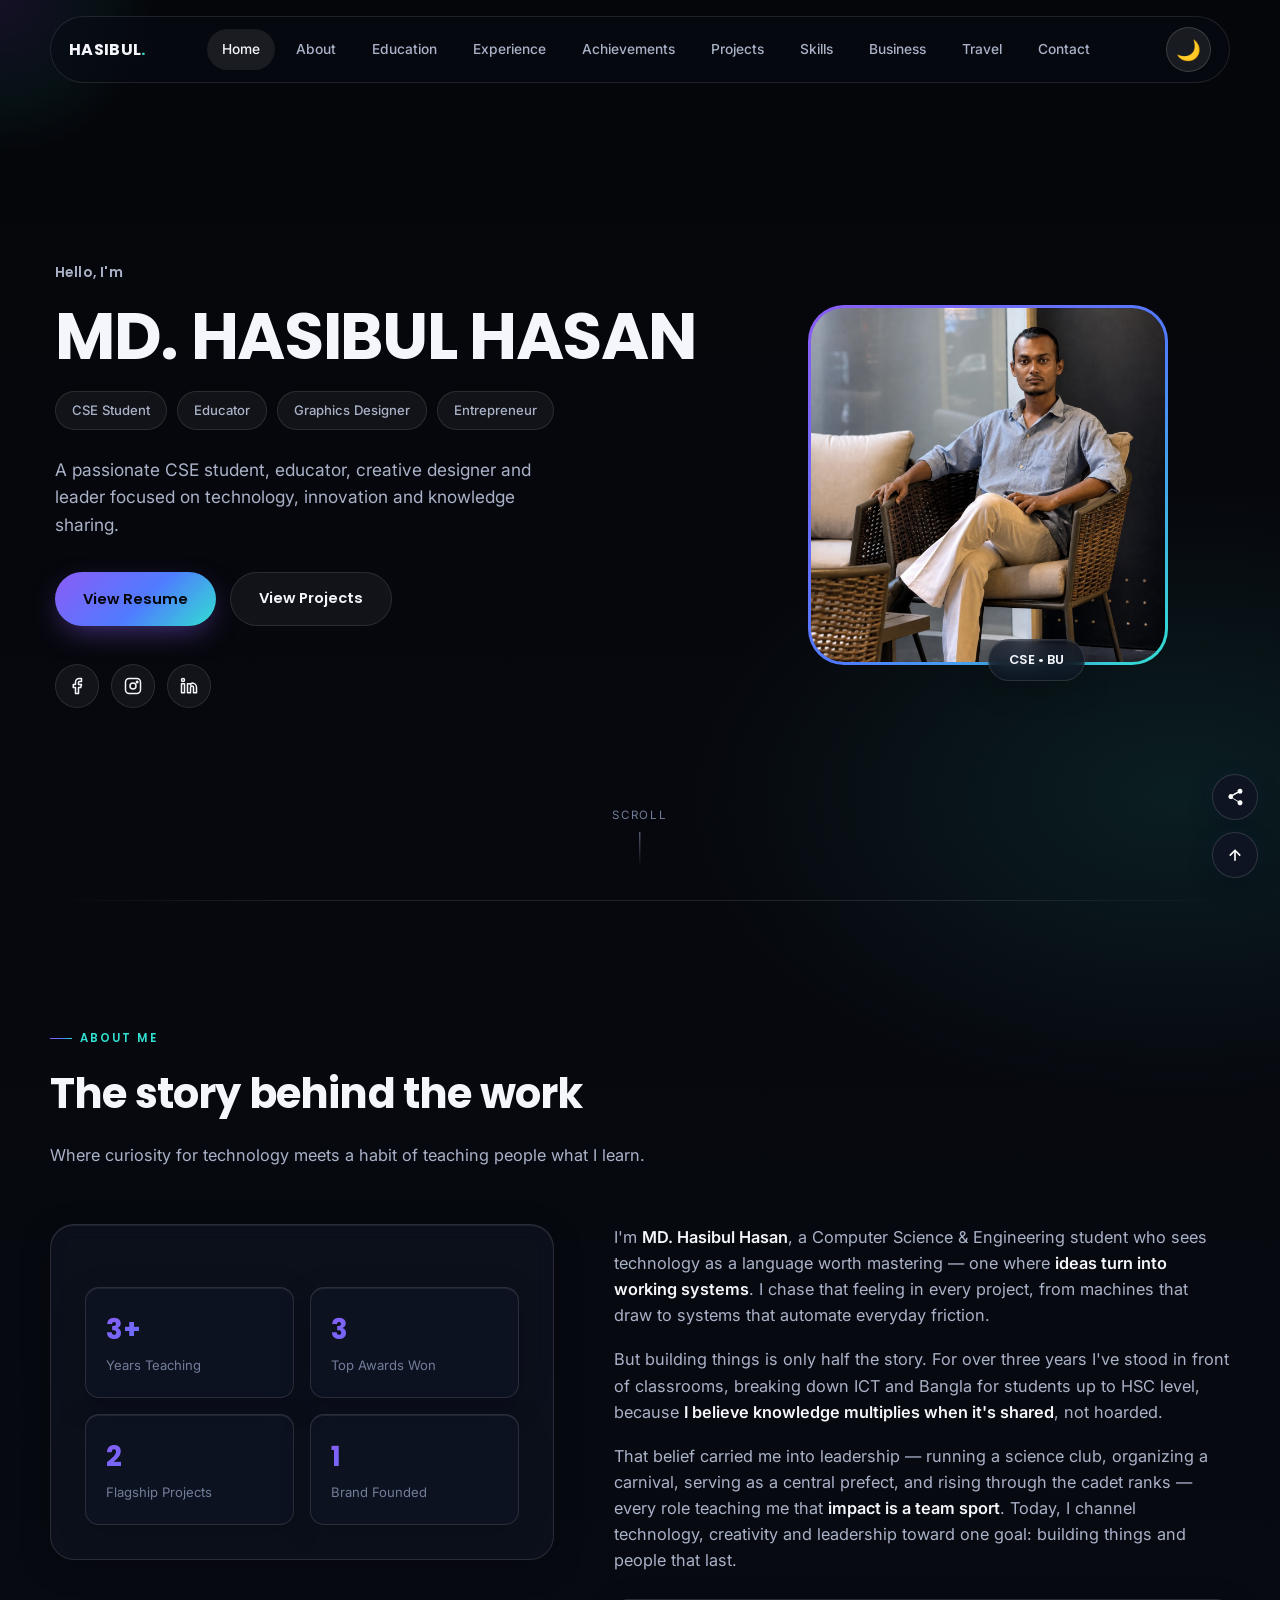
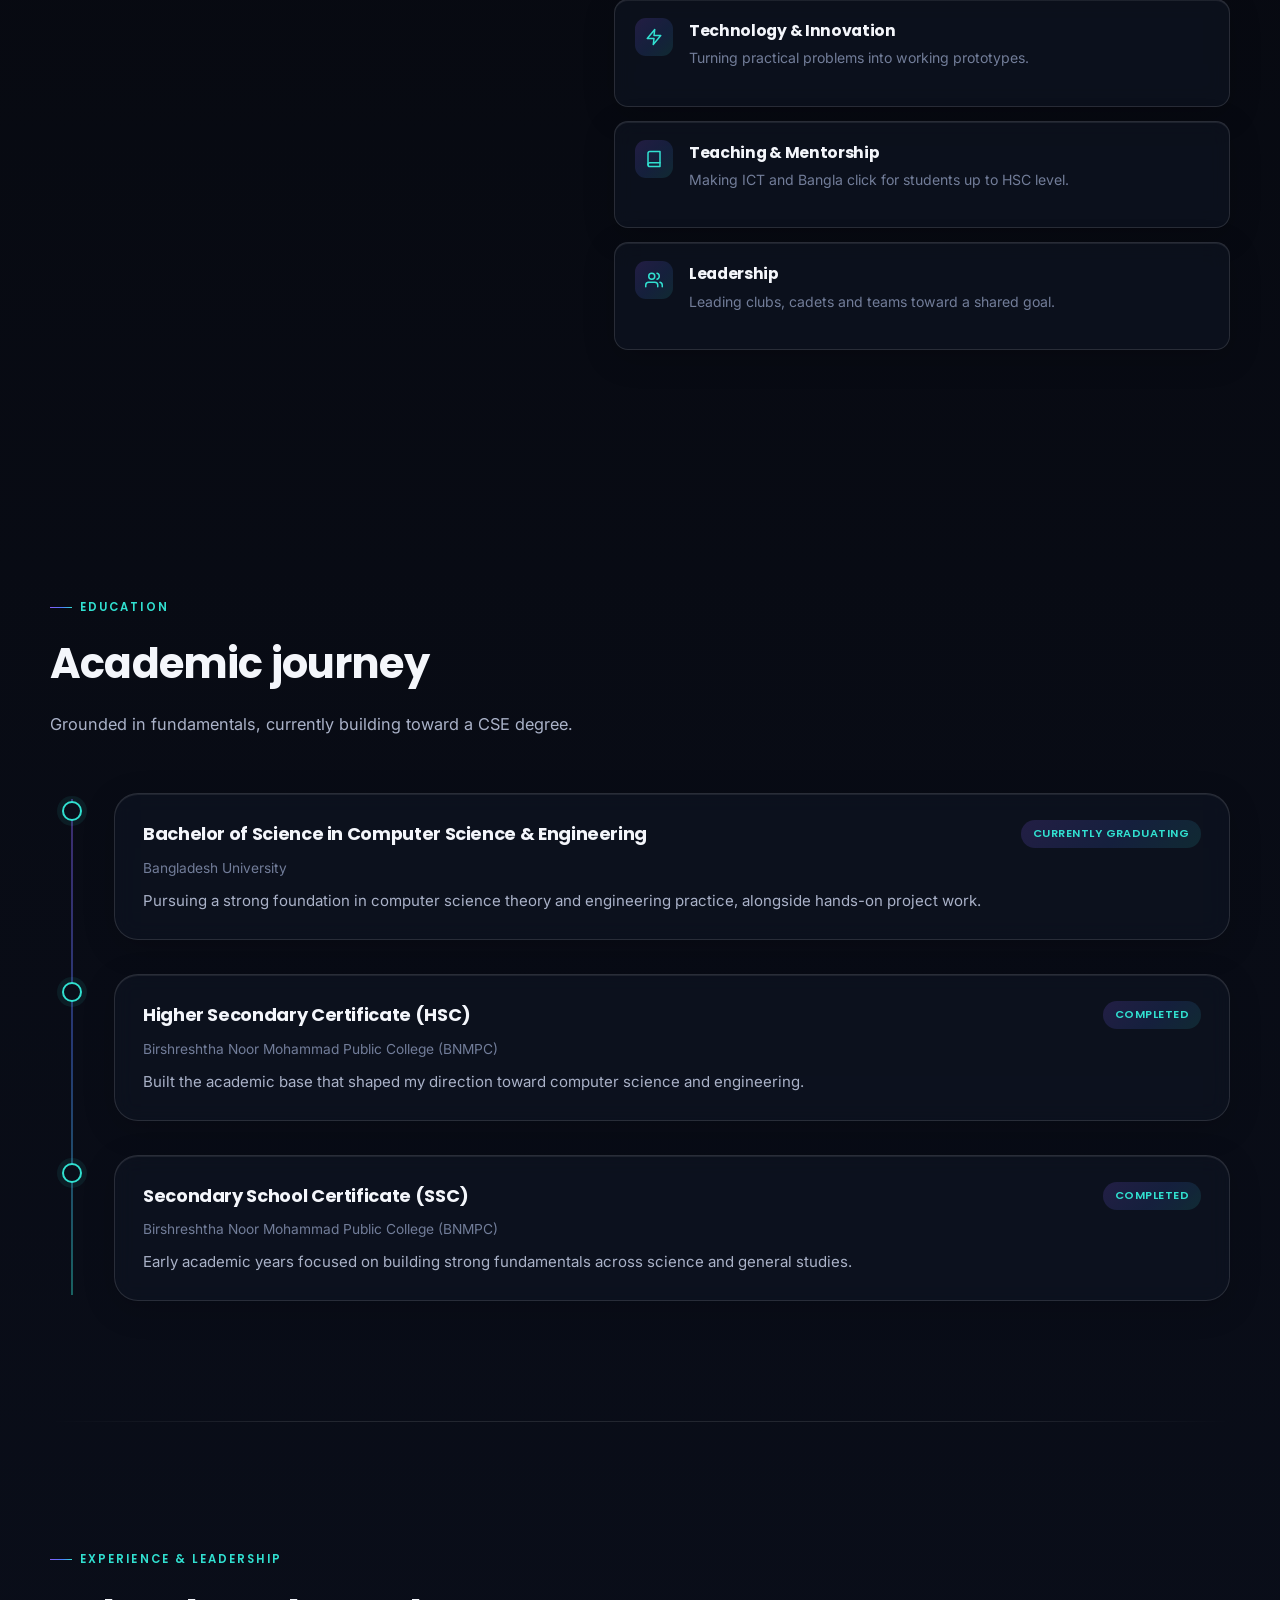
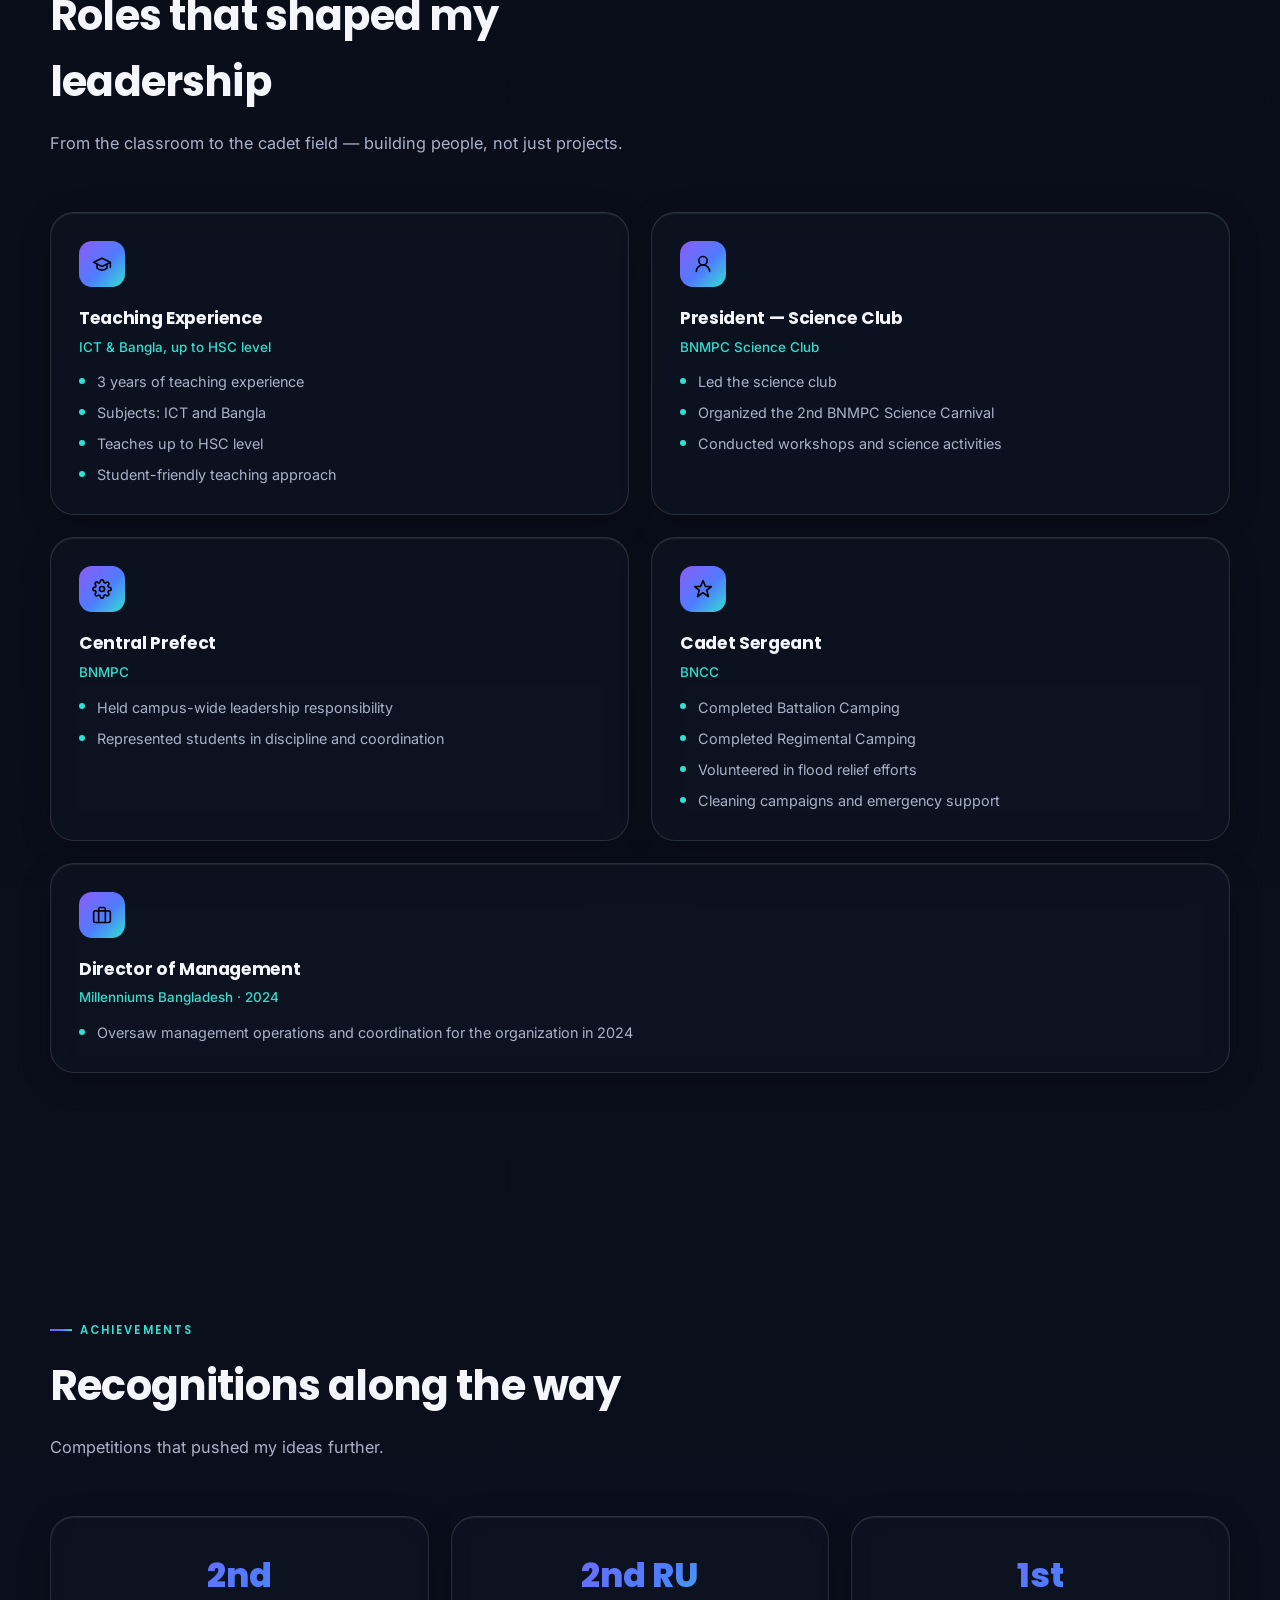
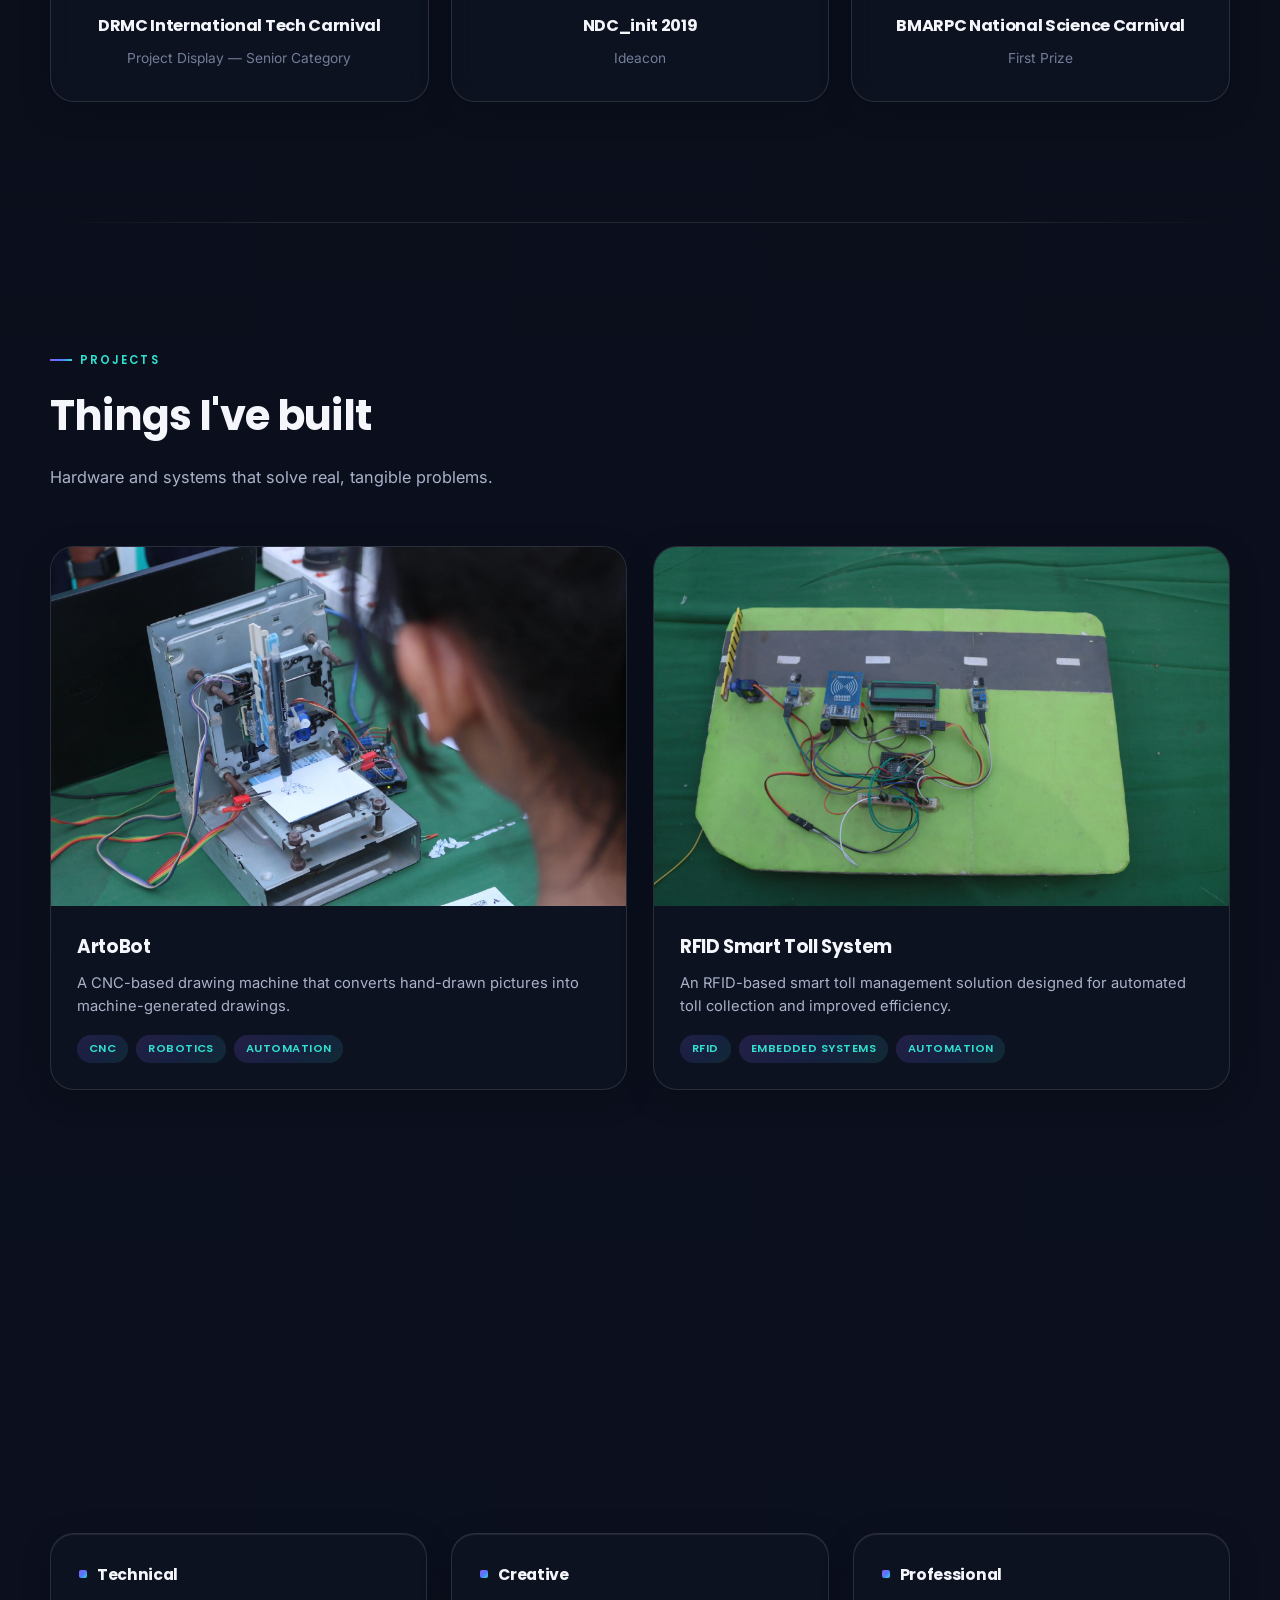
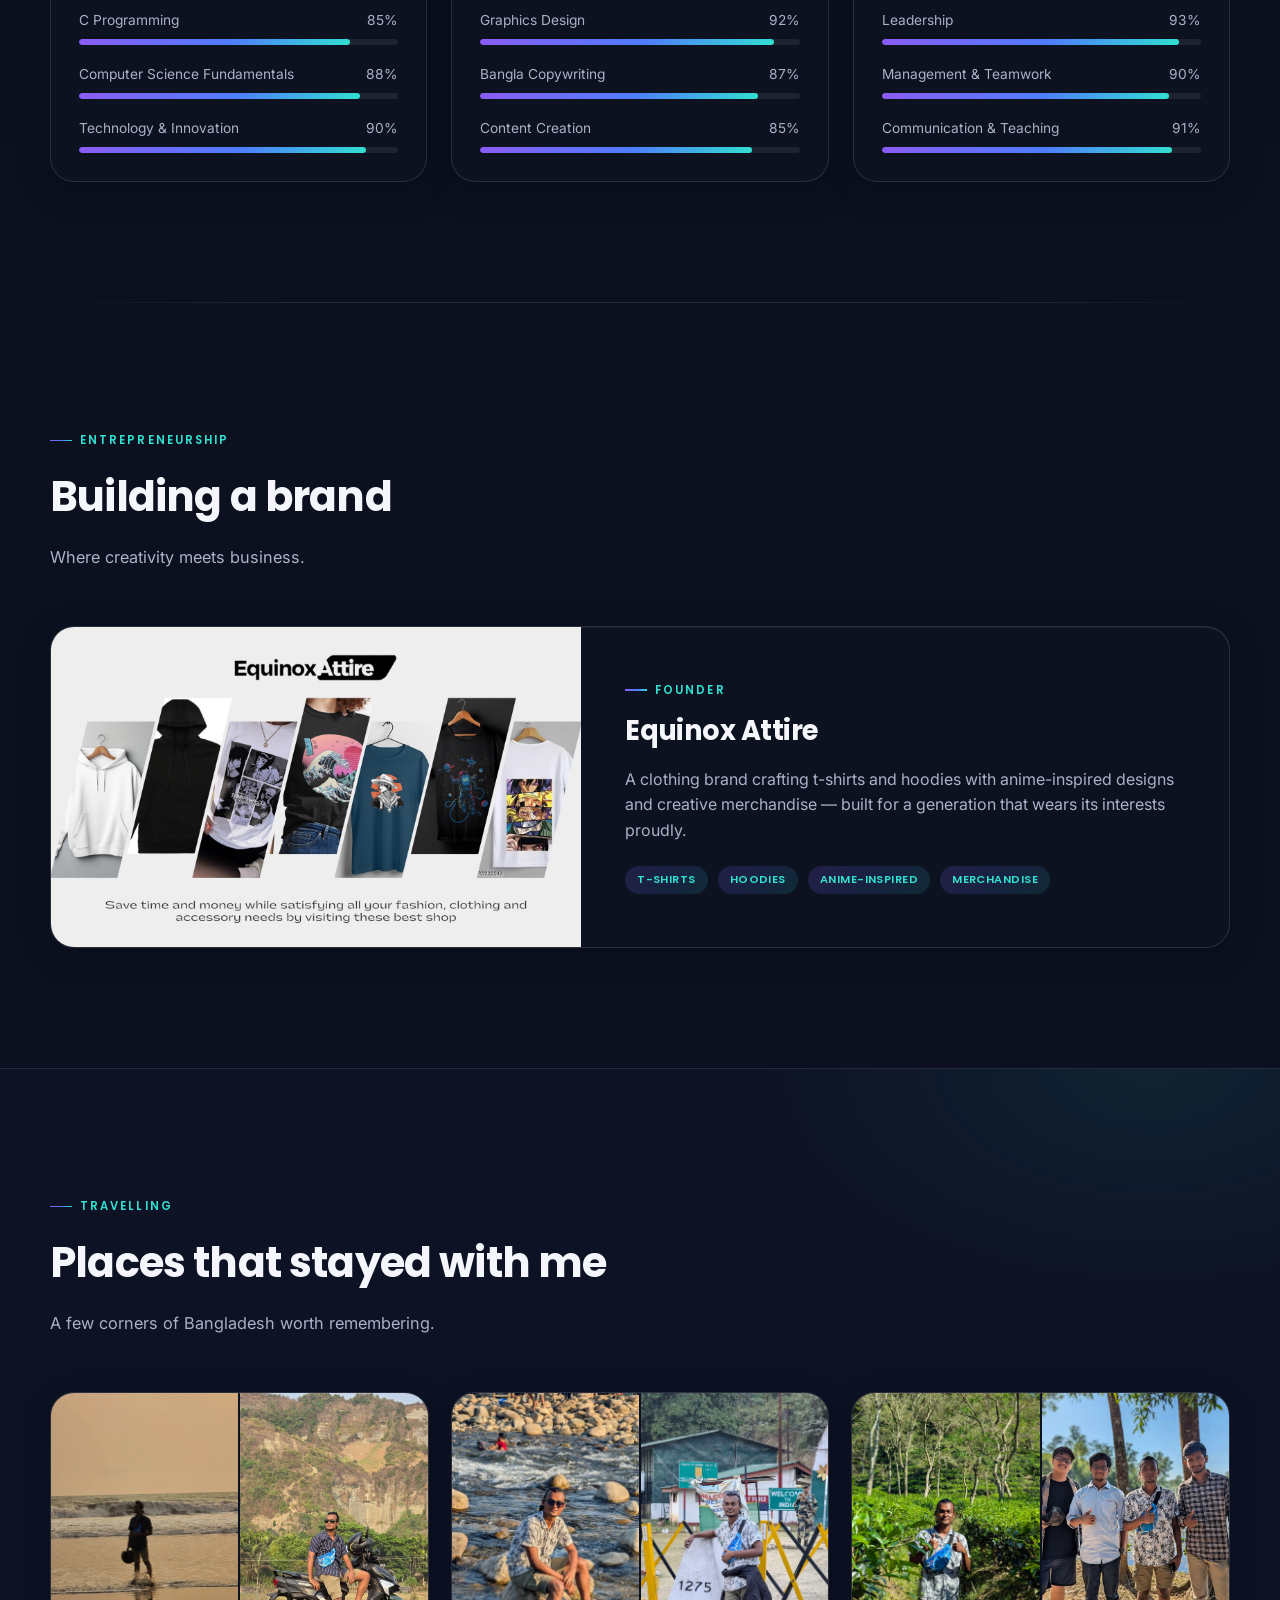
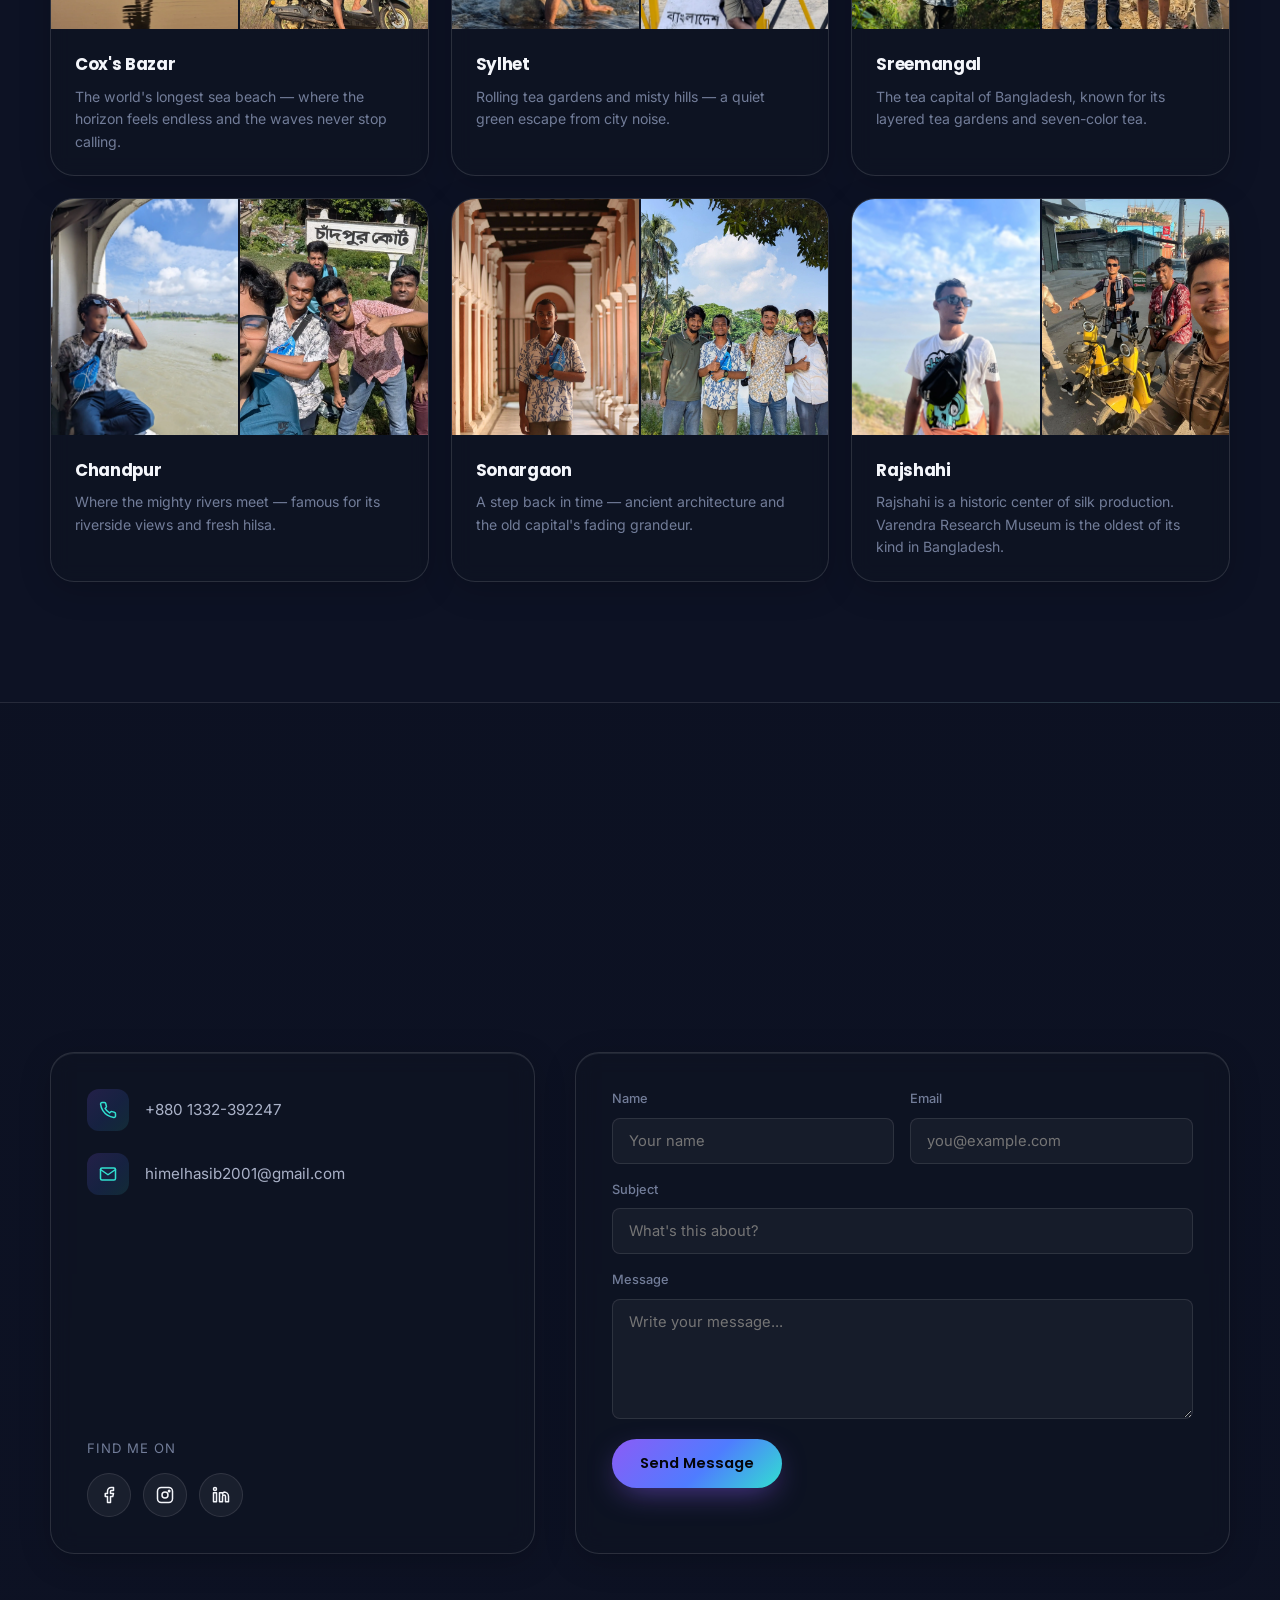
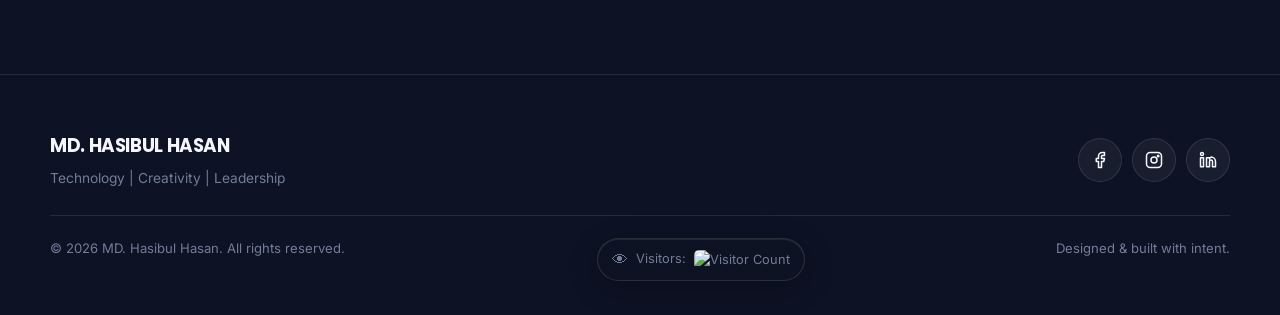
==== commit 9ae566f3: "Update index.html" ====
--- a/index.html
+++ b/index.html
@@ -23,6 +23,8 @@
 <link rel="icon" type="image/png" sizes="512x512" href="/images/logo.png">
 <link rel="shortcut icon" href="/images/logo.png">
 <link rel="apple-touch-icon" href="/images/logo.png">
+<link rel="icon" type="image/png" href="/favicon.png">
+<link rel="apple-touch-icon" href="/favicon.png">
 
 <meta name="theme-color" content="#08111f">
 
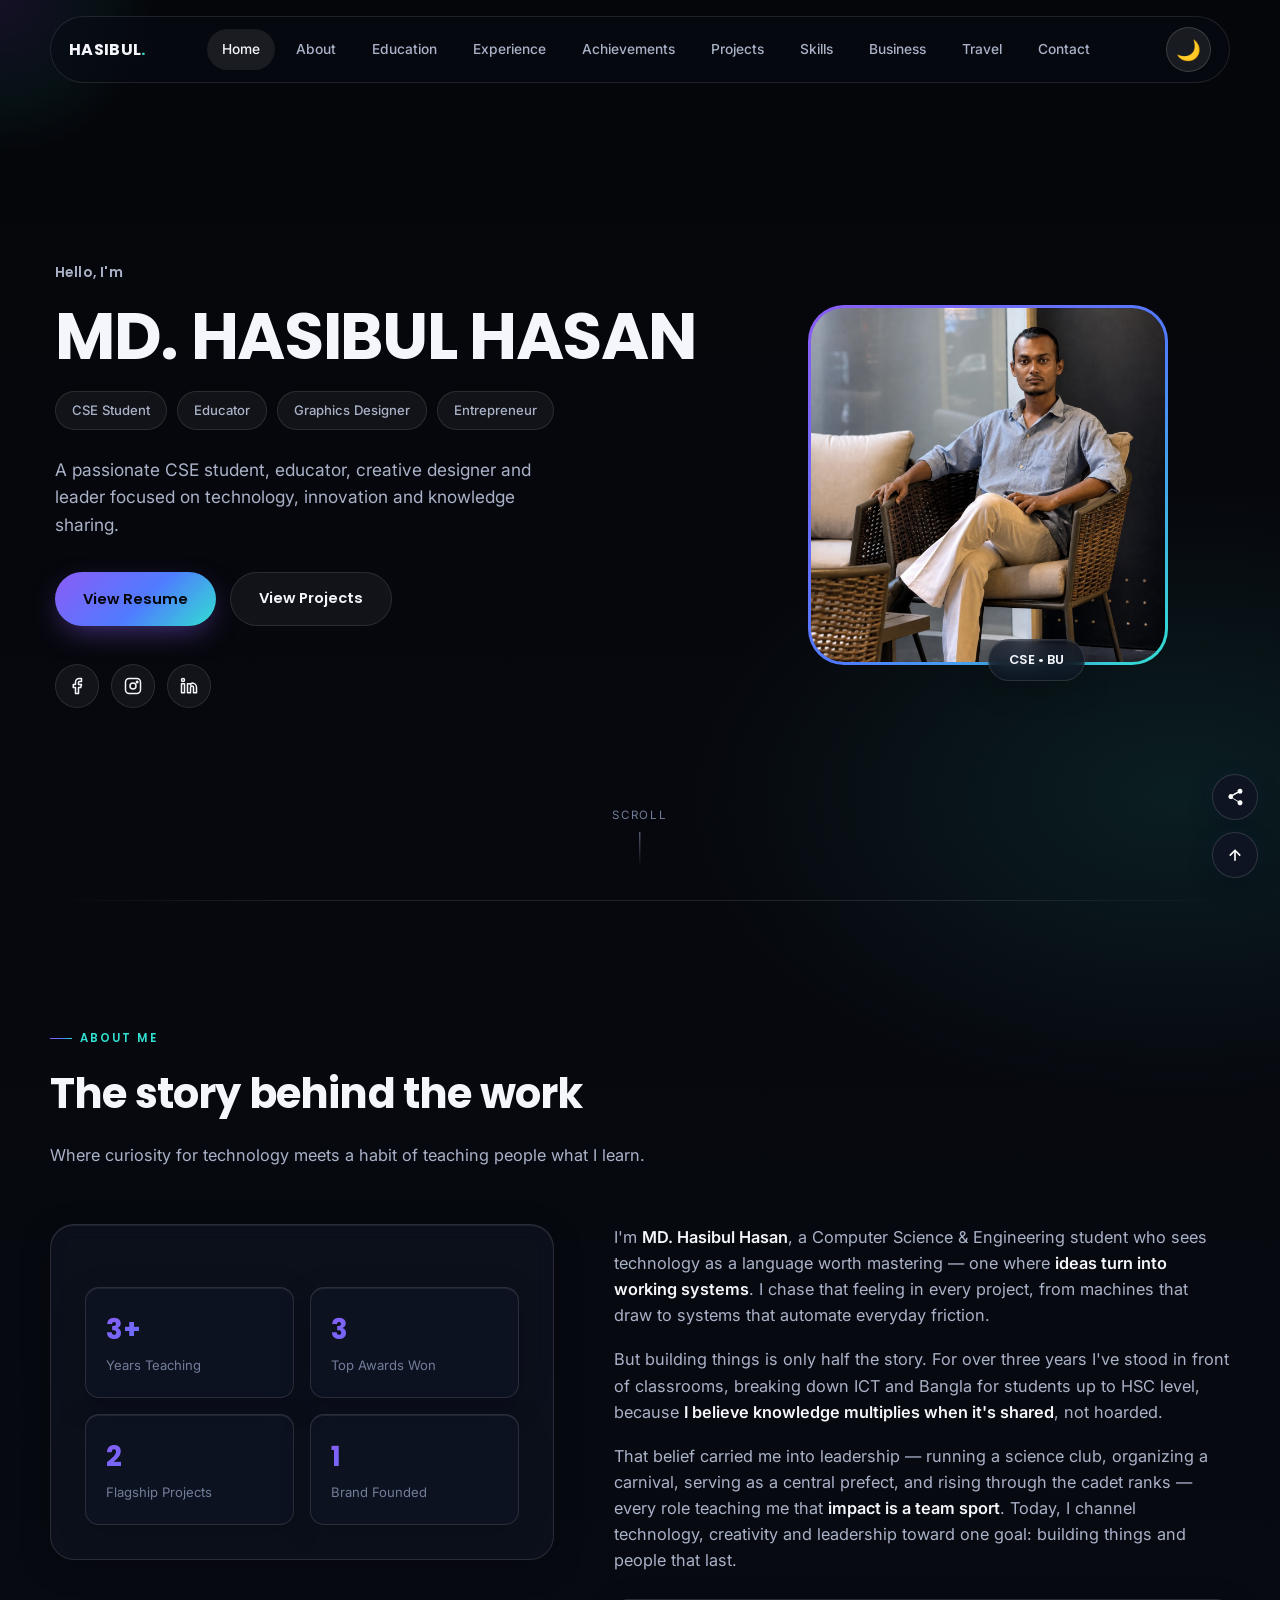
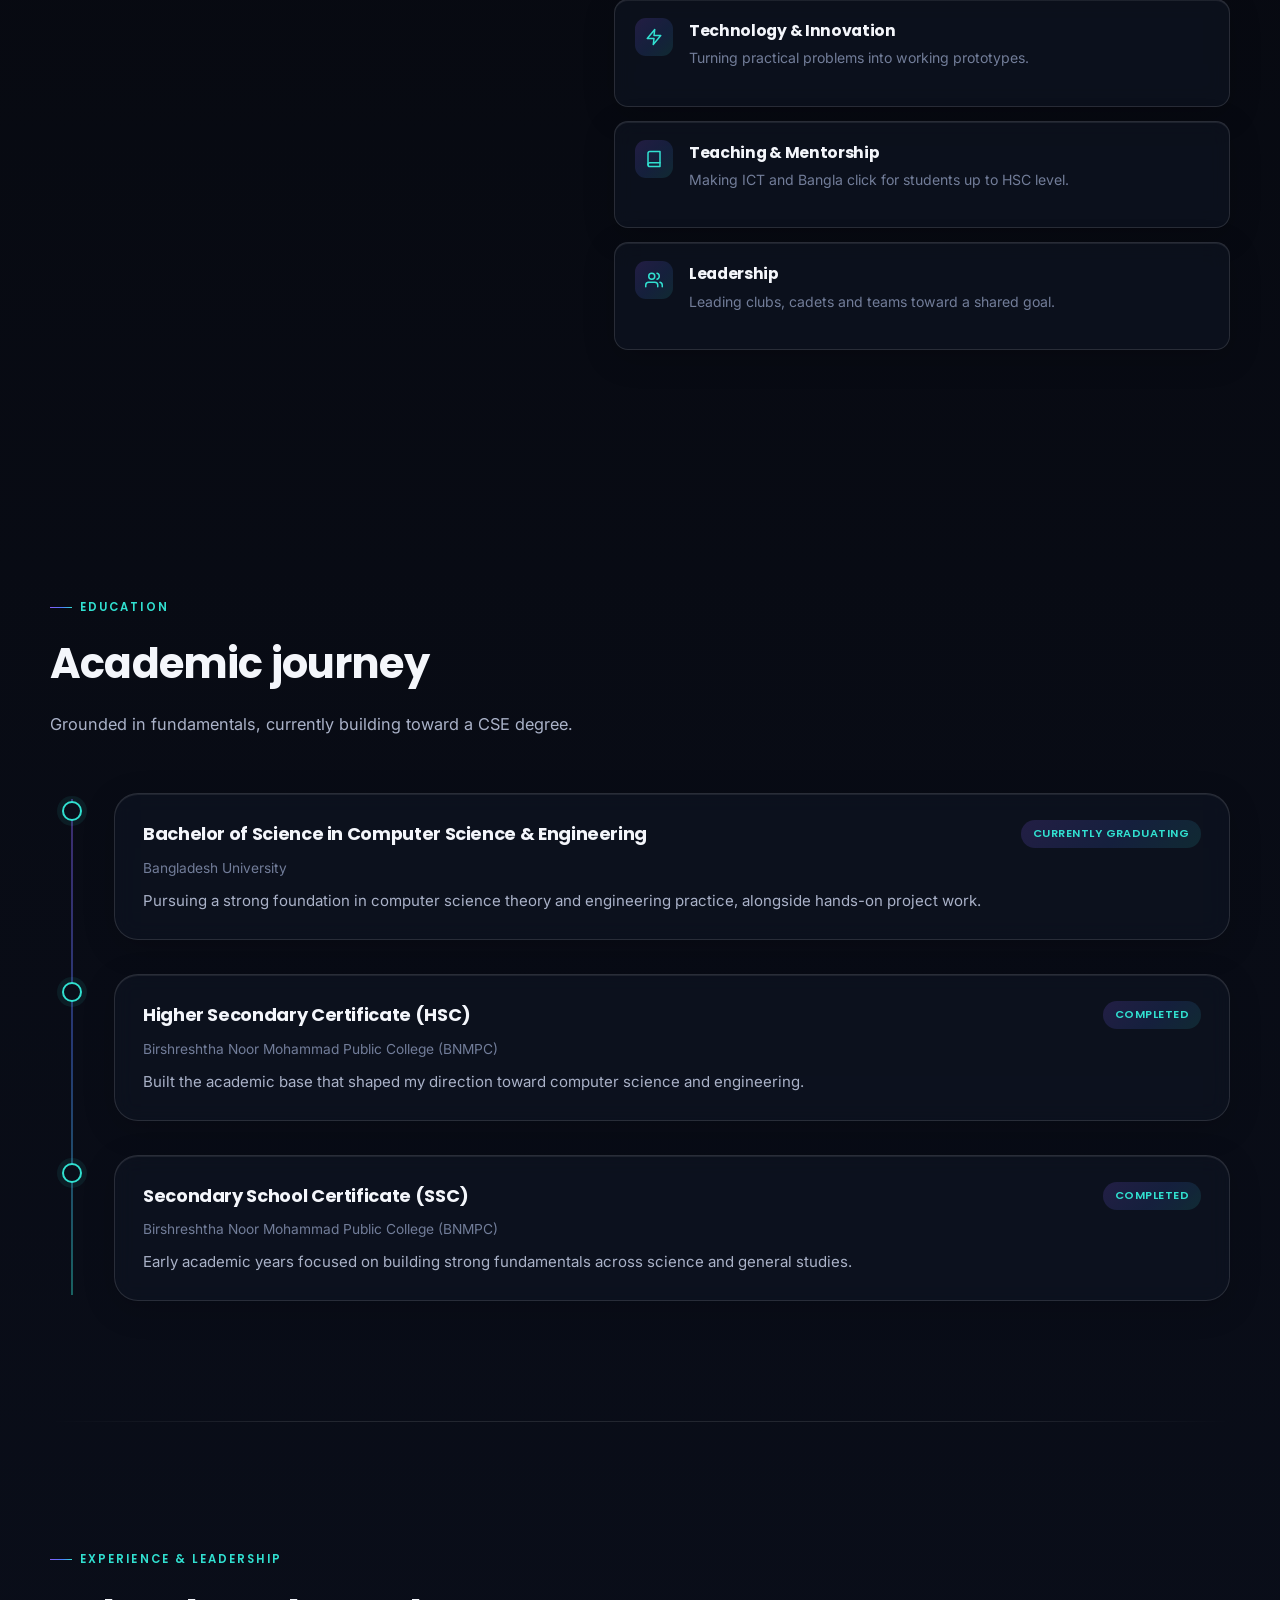
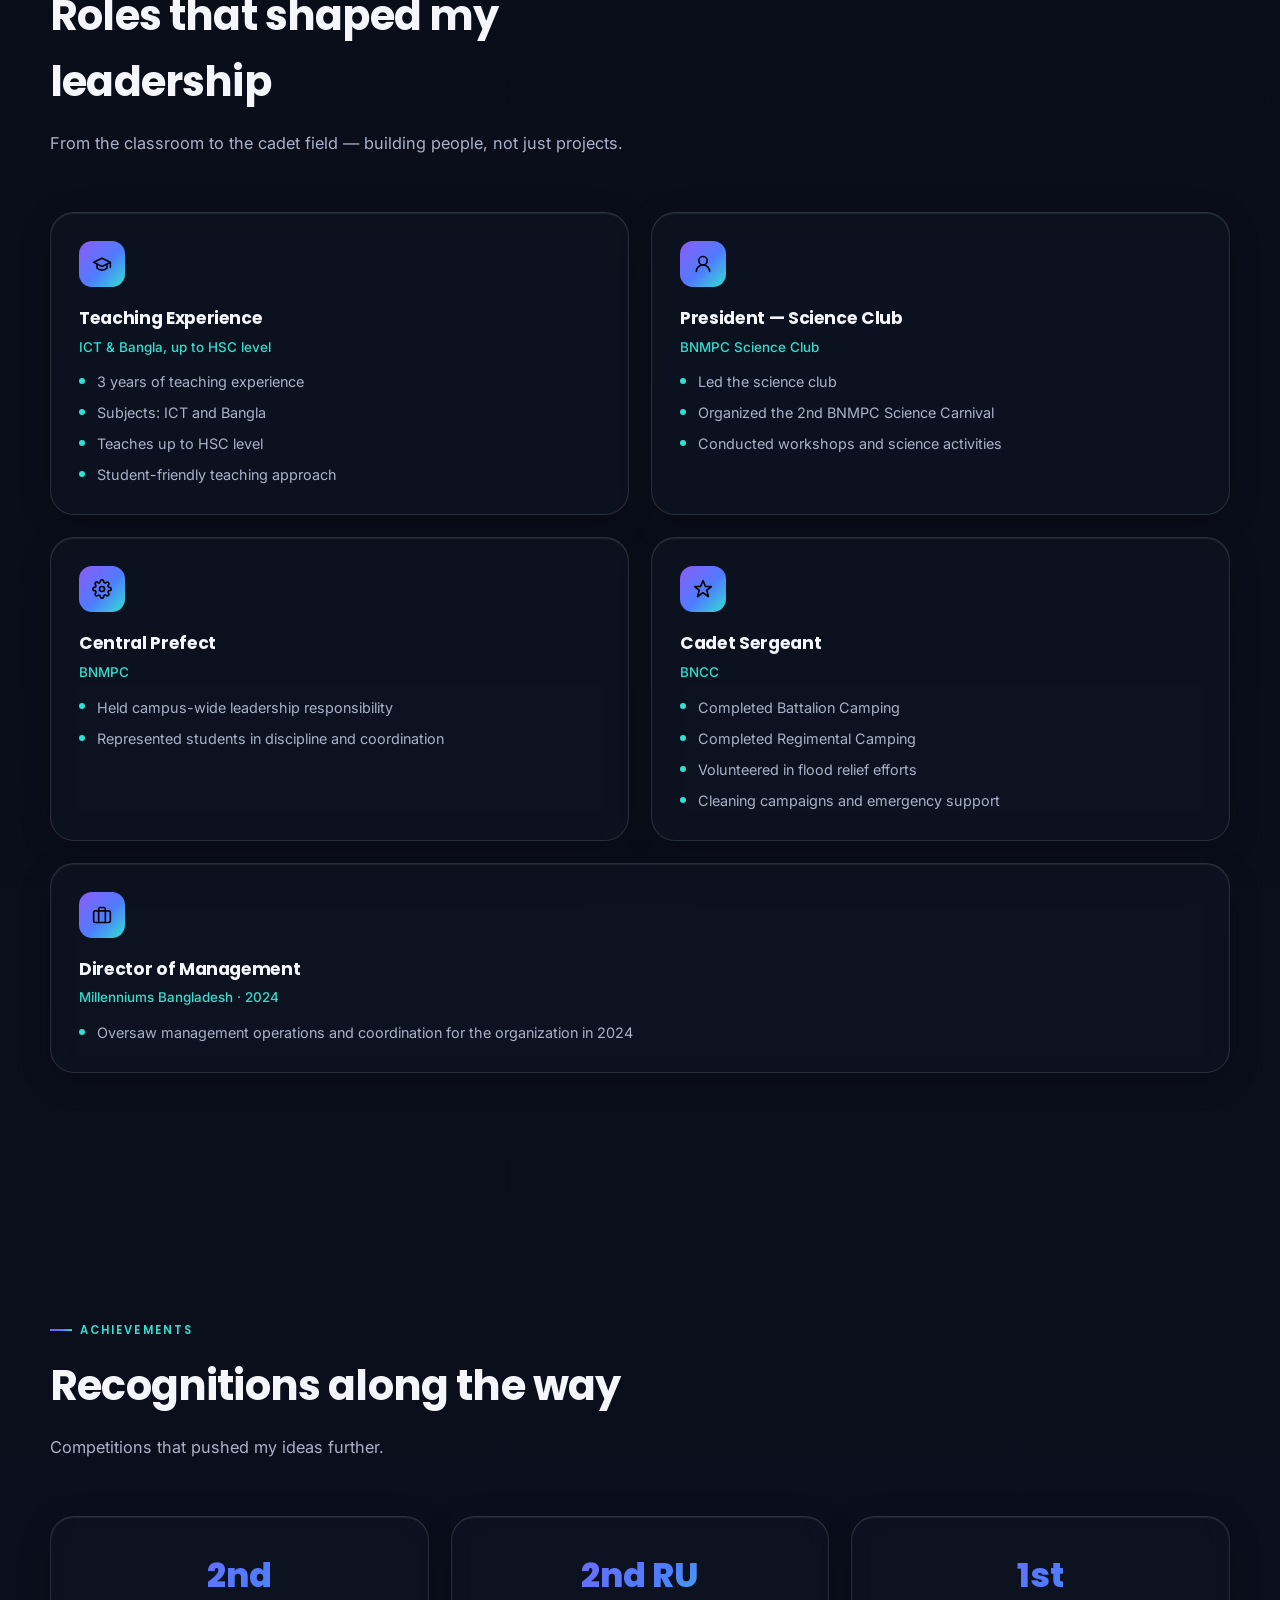
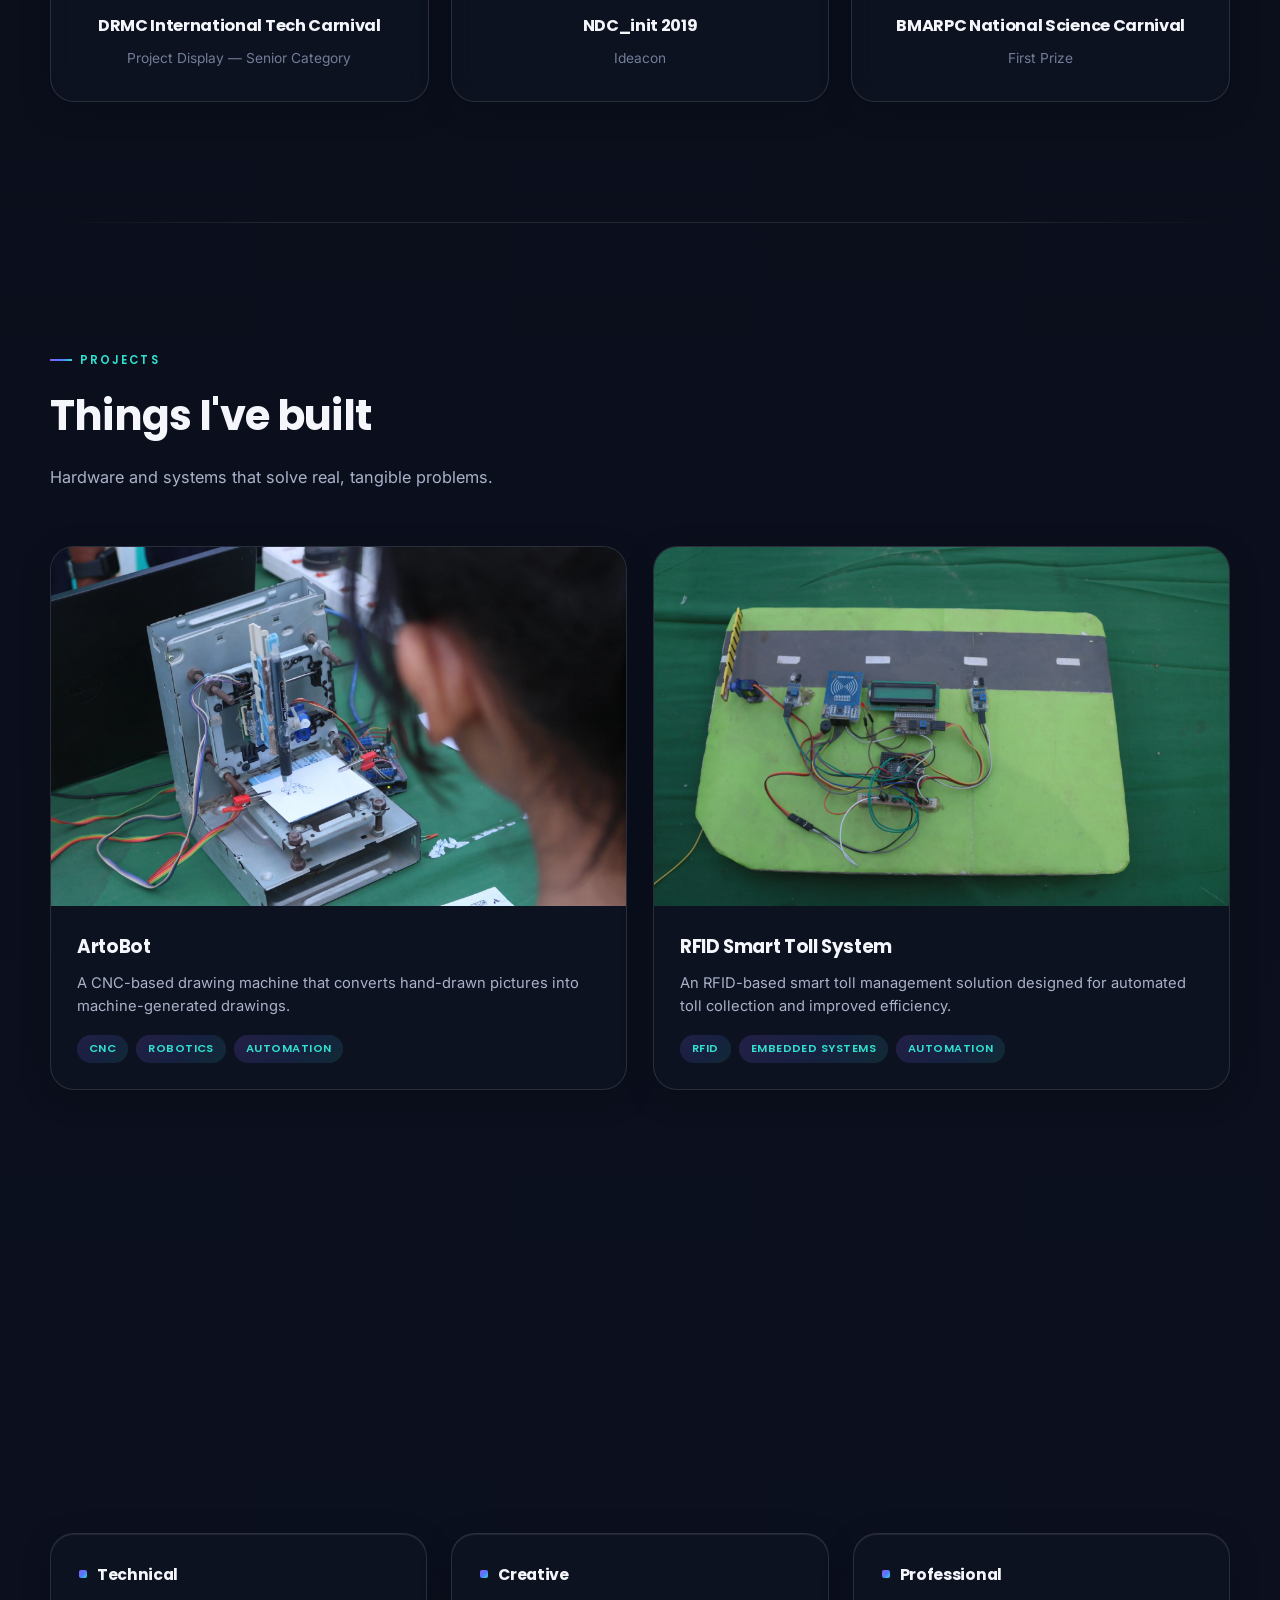
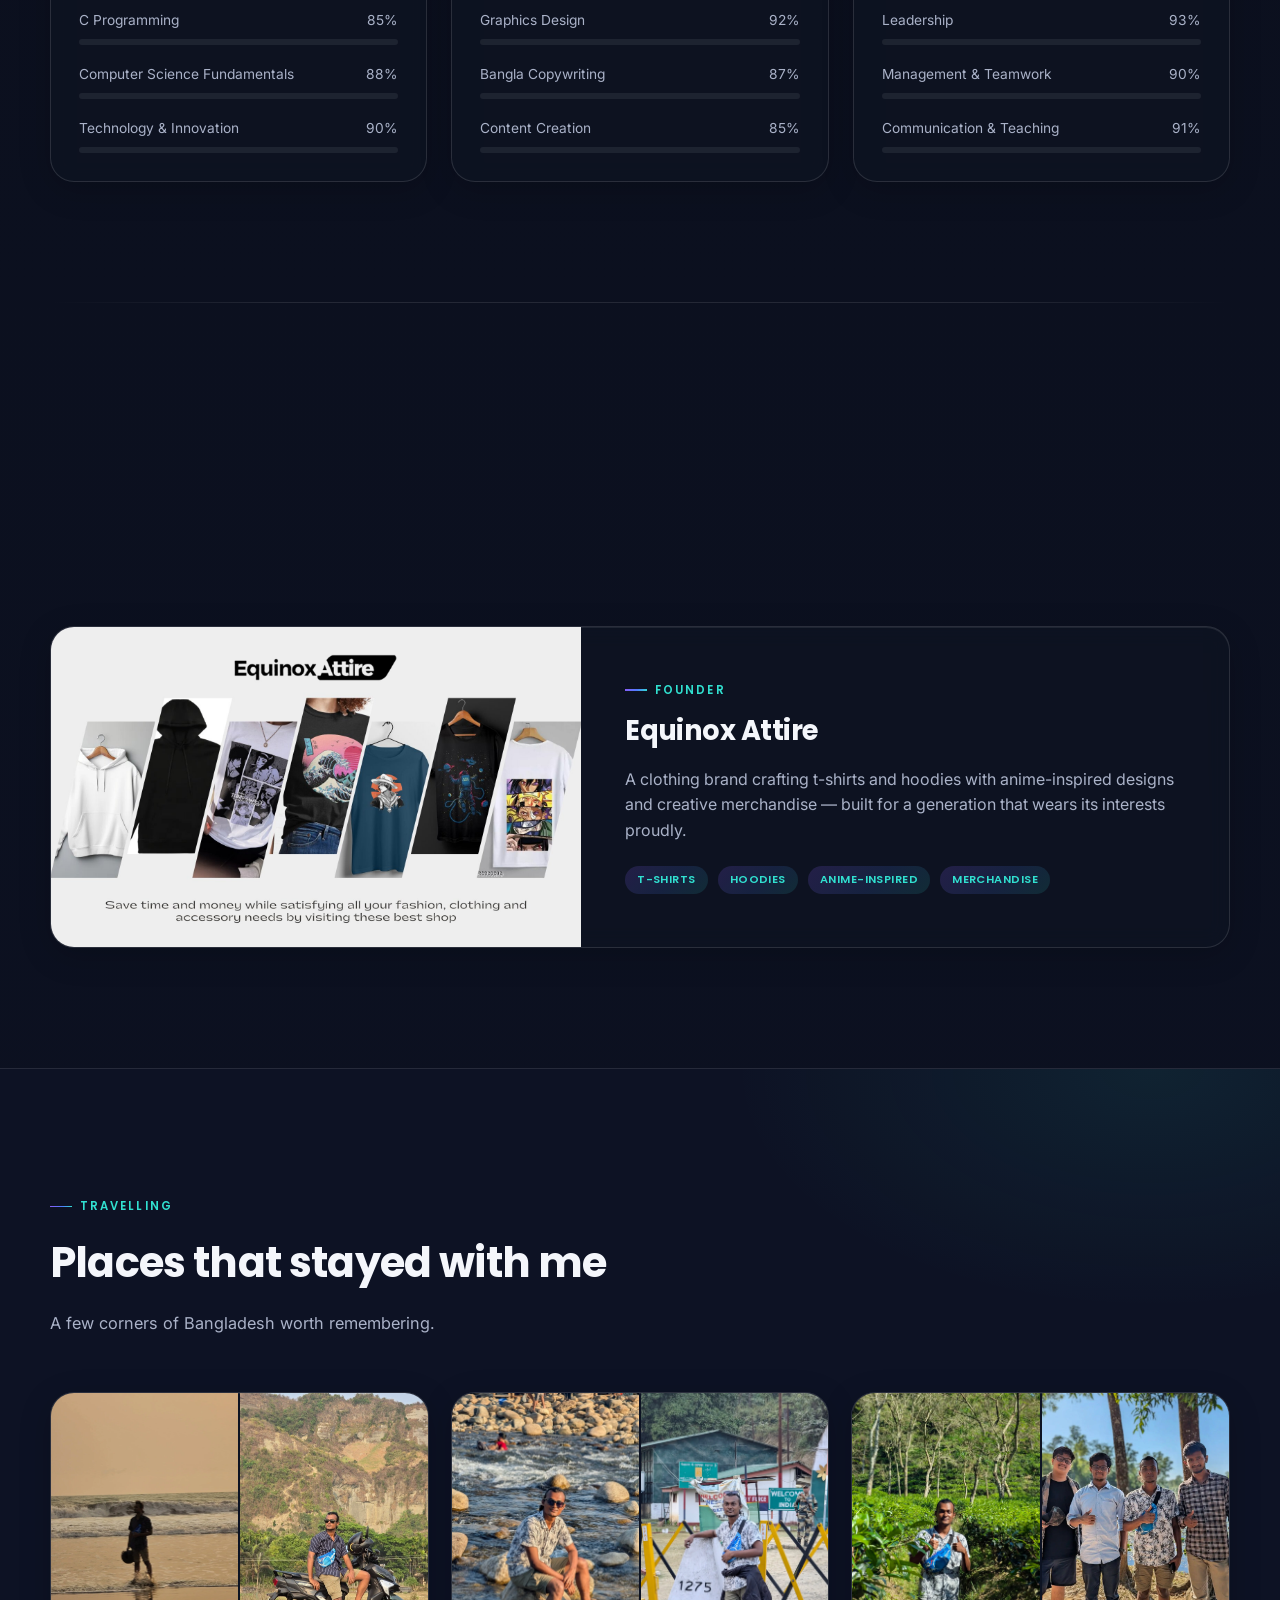
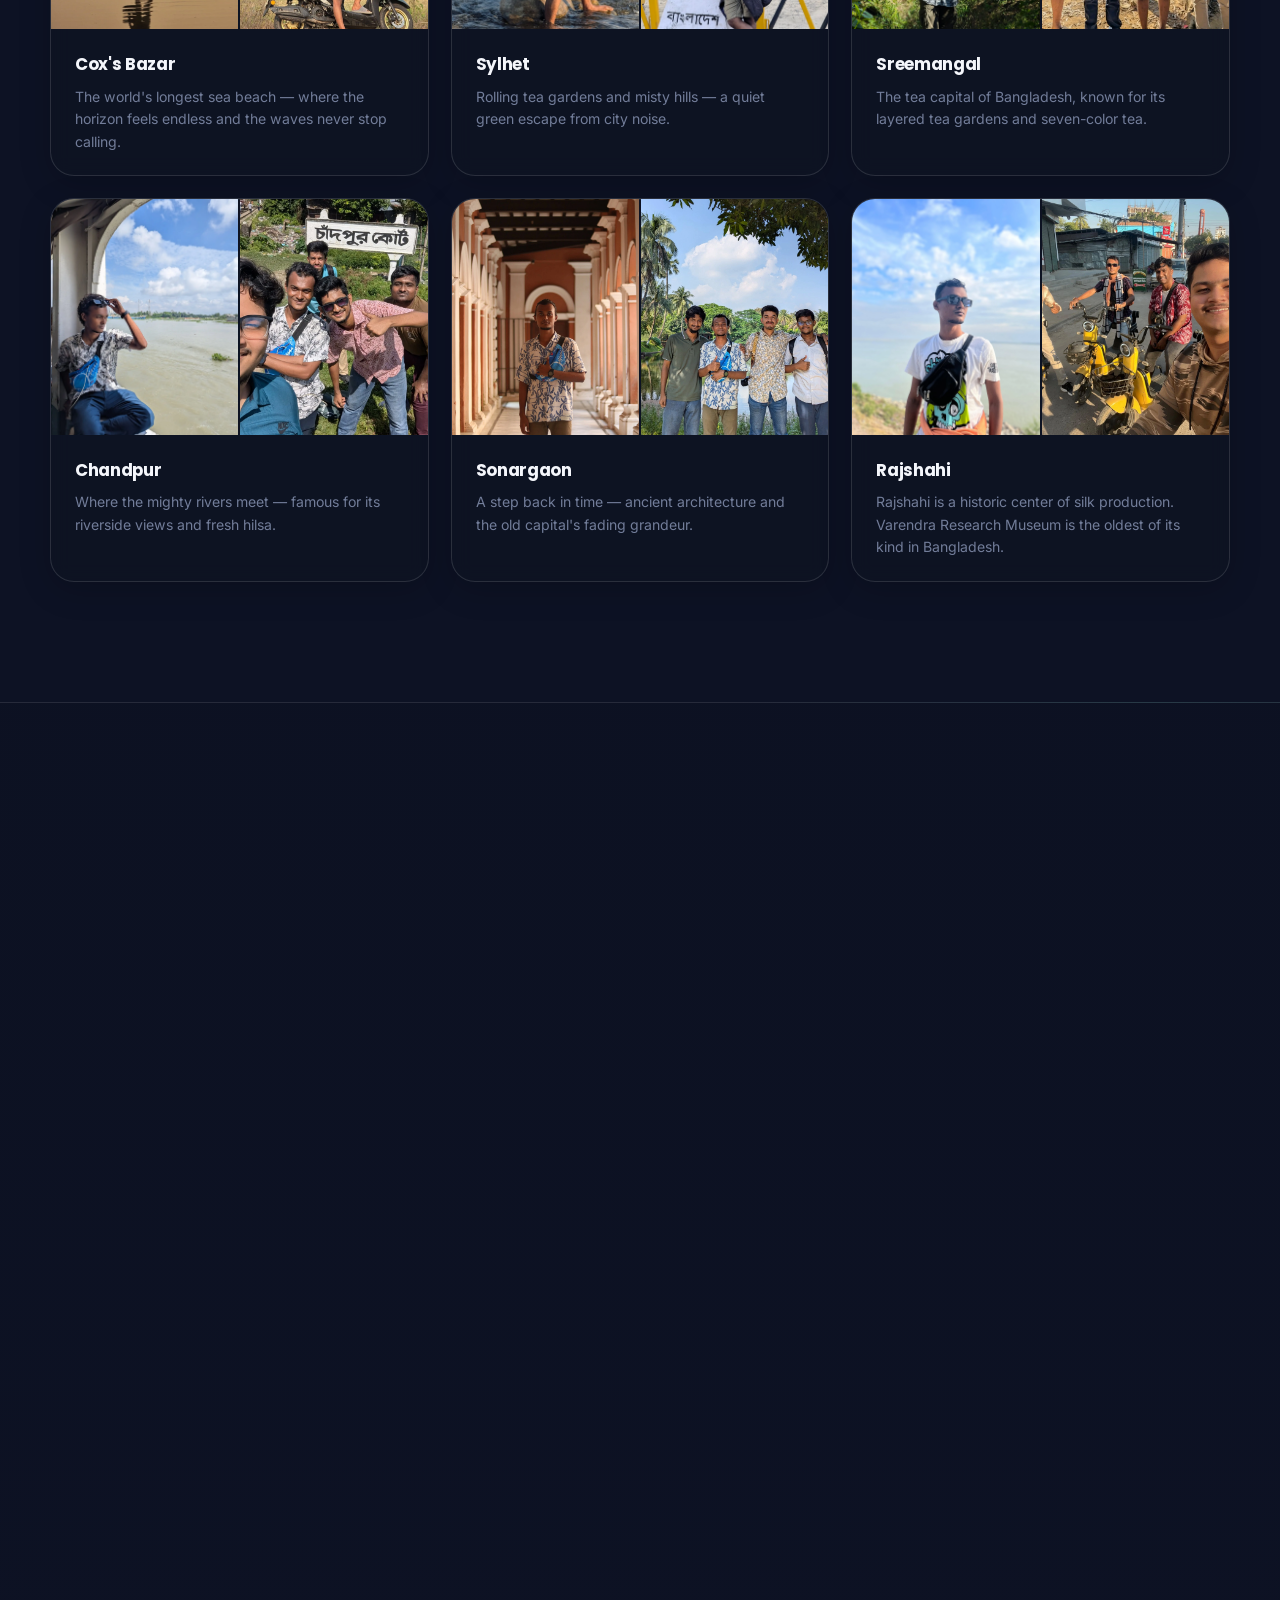
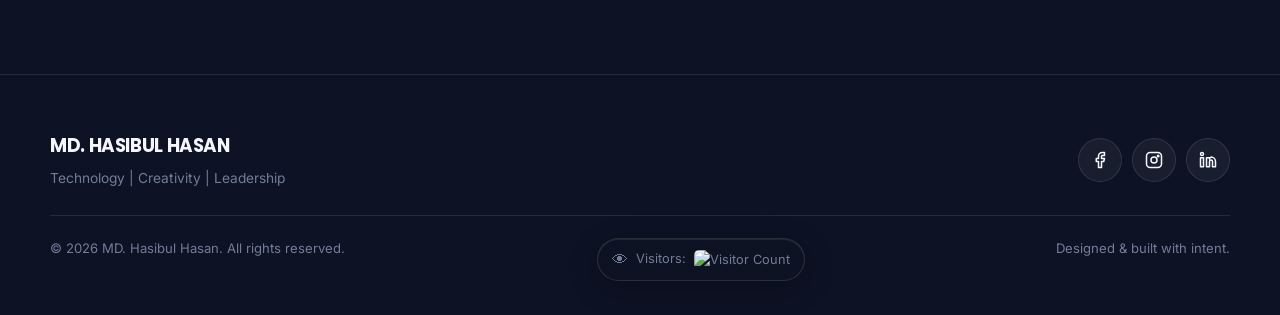
==== commit 3388569a: "Update index.html" ====
--- a/index.html
+++ b/index.html
@@ -140,7 +140,7 @@
         <a class="social-btn" href="https://www.instagram.com/hacccib" target="_blank" rel="noopener" aria-label="Instagram">
           <svg viewBox="0 0 24 24" fill="none" stroke-width="2" stroke-linecap="round" stroke-linejoin="round"><rect x="2" y="2" width="20" height="20" rx="5"/><circle cx="12" cy="12" r="4"/><circle cx="17.5" cy="6.5" r="1"/></svg>
         </a>
-        <a class="social-btn" href="https://www.linkedin.com/in/hasibul-hasan-bbb658238/" target="_blank" rel="noopener" aria-label="LinkedIn">
+        <a class="social-btn" href="https://www.linkedin.com/in/hasibul-hasan-cse/" target="_blank" rel="noopener" aria-label="LinkedIn">
           <svg viewBox="0 0 24 24" fill="none" stroke-width="2" stroke-linecap="round" stroke-linejoin="round"><path d="M16 8a6 6 0 0 1 6 6v7h-4v-7a2 2 0 0 0-4 0v7h-4V9h4v1.5A6 6 0 0 1 16 8z"/><rect x="2" y="9" width="4" height="12"/><circle cx="4" cy="4" r="2"/></svg>
         </a>
       </div>
